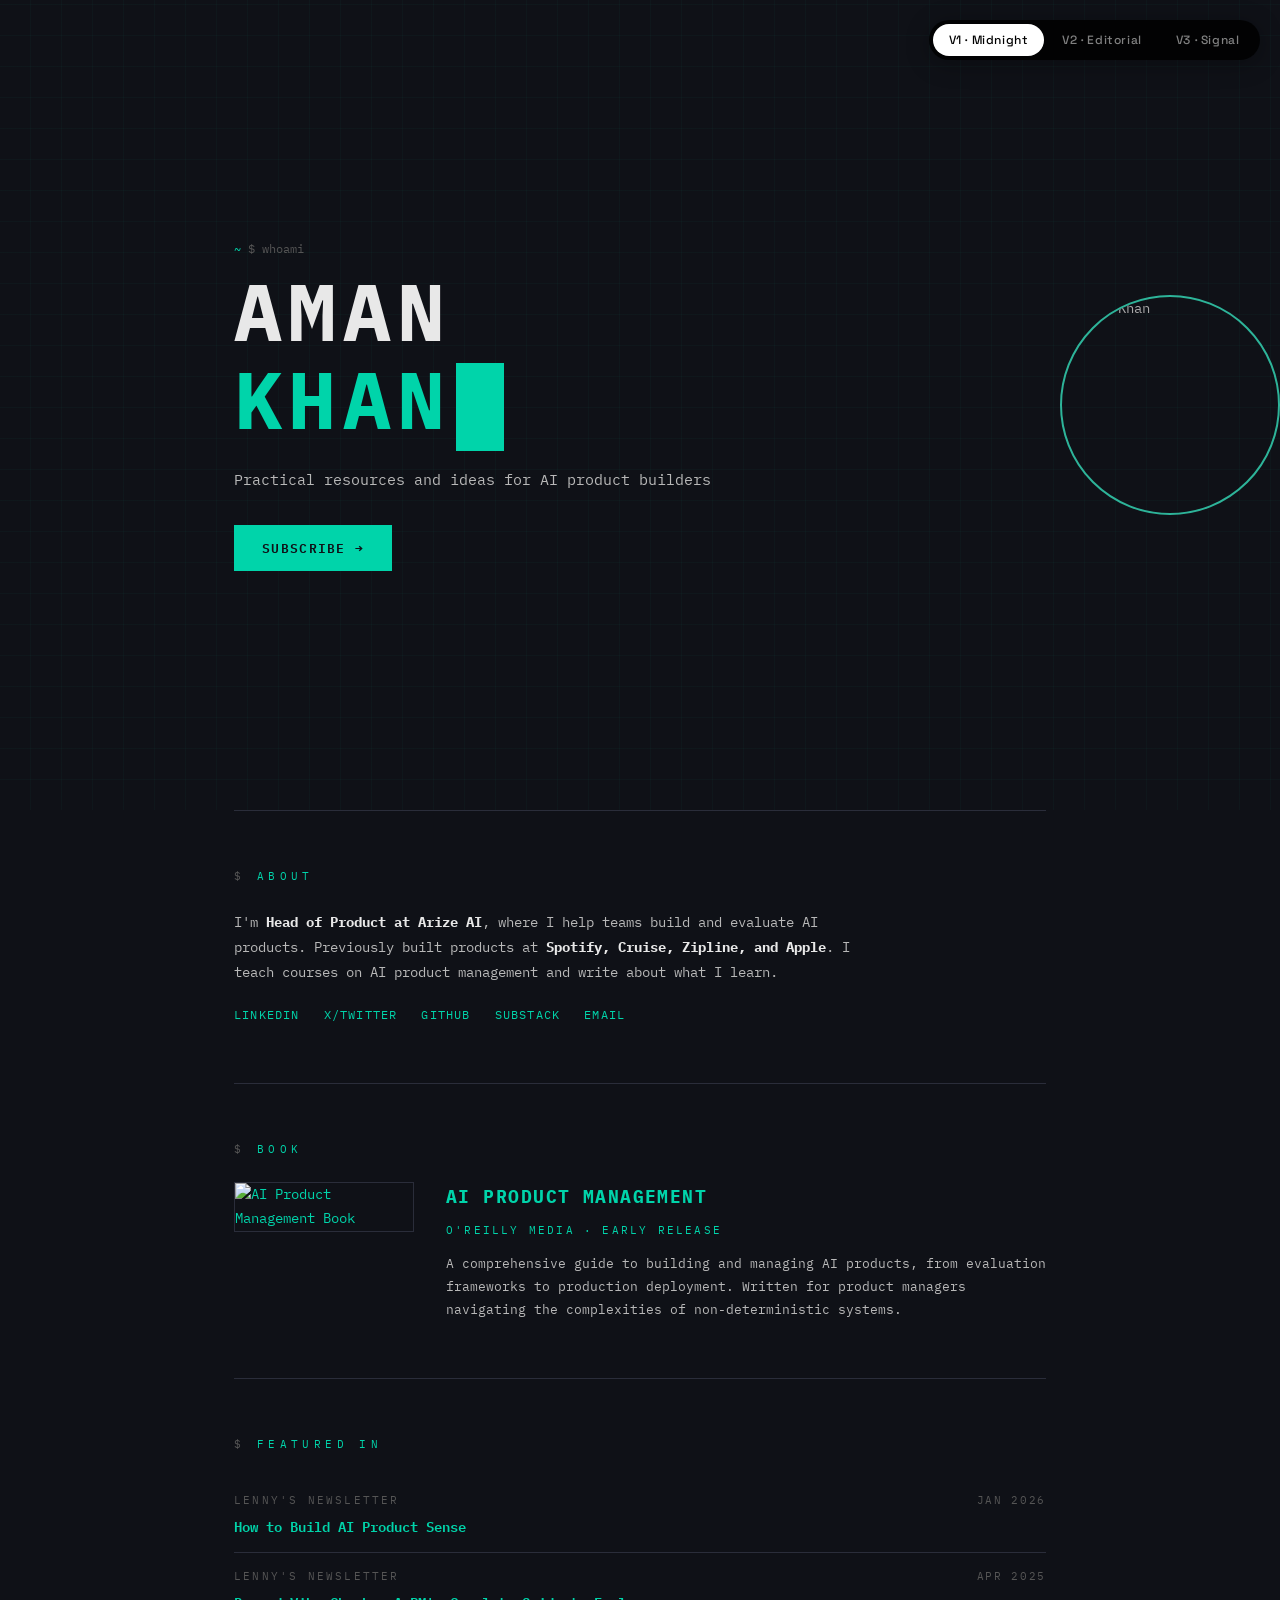
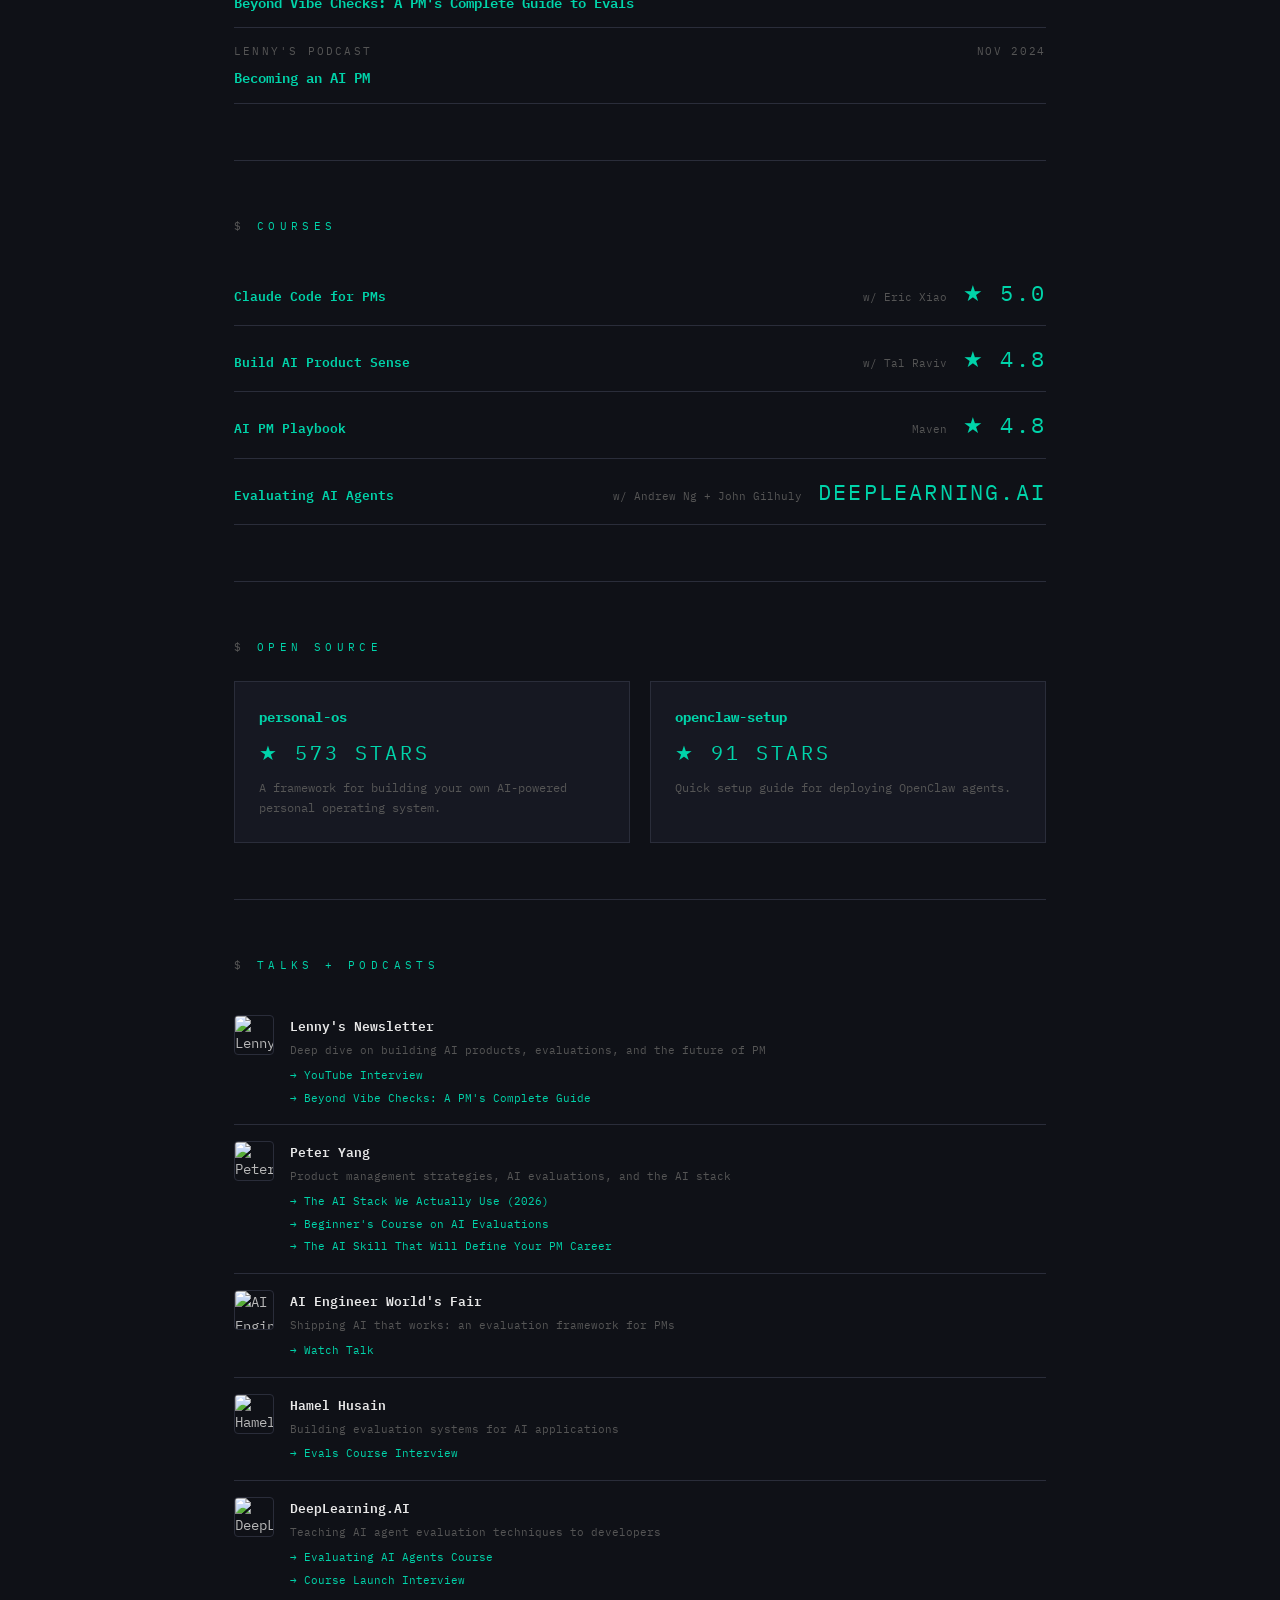
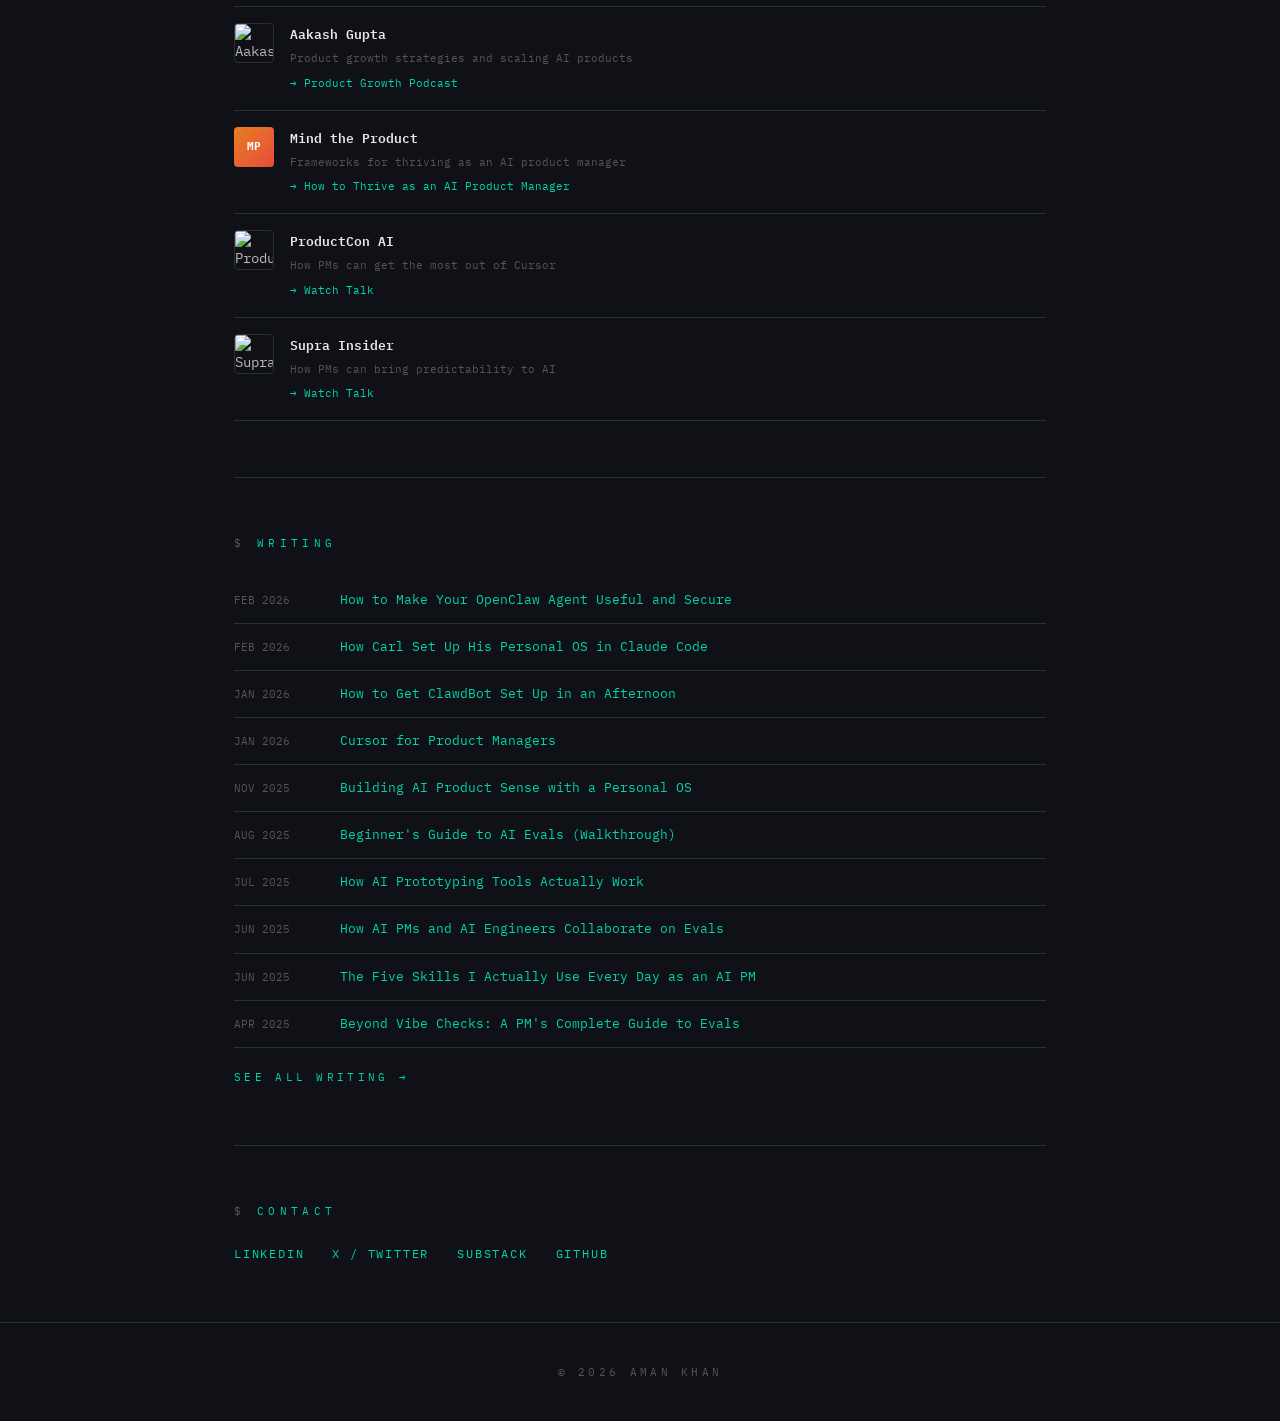
==== explorations/index.html @ 2f3ff598 "chore: refresh GitHub star counts" ====
<!DOCTYPE html>
<html lang="en">
<head>
<meta charset="UTF-8">
<meta name="viewport" content="width=device-width, initial-scale=1.0">
<title>AMAN KHAN — Visual Explorations</title>
<link rel="preconnect" href="https://fonts.googleapis.com">
<link rel="preconnect" href="https://fonts.gstatic.com" crossorigin>
<link href="https://fonts.googleapis.com/css2?family=IBM+Plex+Mono:ital,wght@0,300;0,400;0,500;0,600;0,700;1,400&family=Playfair+Display:ital,wght@0,400;0,500;0,600;0,700;0,800;0,900;1,400;1,500;1,700&family=DM+Sans:ital,wght@0,300;0,400;0,500;0,600;0,700;1,400&family=Instrument+Serif:ital@0;1&family=Space+Grotesk:wght@300;400;500;600;700&display=swap" rel="stylesheet">
<style>
/* ═══════════════════════════════════════════
   RESET & BASE
   ═══════════════════════════════════════════ */
*, *::before, *::after { margin: 0; padding: 0; box-sizing: border-box; }
html { scroll-behavior: smooth; }
body { overflow-x: hidden; }
a { text-decoration: none; color: inherit; }
img { max-width: 100%; display: block; }

/* ═══════════════════════════════════════════
   VERSION TOGGLE
   ═══════════════════════════════════════════ */
.version-toggle {
  position: fixed;
  top: 20px;
  right: 20px;
  z-index: 10000;
  display: flex;
  background: rgba(0,0,0,0.85);
  backdrop-filter: blur(12px);
  border-radius: 40px;
  padding: 4px;
  gap: 2px;
  box-shadow: 0 4px 24px rgba(0,0,0,0.3);
}
.version-toggle button {
  border: none;
  background: transparent;
  color: rgba(255,255,255,0.5);
  font-family: 'Space Grotesk', sans-serif;
  font-size: 12px;
  font-weight: 500;
  letter-spacing: 0.05em;
  padding: 8px 16px;
  border-radius: 36px;
  cursor: pointer;
  transition: all 0.3s ease;
  white-space: nowrap;
}
.version-toggle button.active {
  background: #fff;
  color: #000;
}
.version-toggle button:hover:not(.active) {
  color: rgba(255,255,255,0.85);
}

/* ═══════════════════════════════════════════
   VERSION CONTAINERS
   ═══════════════════════════════════════════ */
.version {
  display: none;
  opacity: 0;
  transition: opacity 0.4s ease;
}
.version.active {
  display: block;
  opacity: 1;
}

/* ═══════════════════════════════════════════
   V1: MIDNIGHT WORKSHOP
   ═══════════════════════════════════════════ */
.v1 {
  --bg: #0F1117;
  --bg2: #161822;
  --accent: #00D4AA;
  --text: #B8B8B8;
  --text-bright: #E8E8E8;
  --dim: #555;
  --border: #2a2d3a;
  background: var(--bg);
  color: var(--text);
  font-family: 'IBM Plex Mono', monospace;
  font-size: 14px;
  line-height: 1.7;
  min-height: 100vh;
}
.v1 a { color: var(--accent); border-bottom: 1px solid transparent; transition: border-color 0.2s; }
.v1 a:hover { border-bottom-color: var(--accent); }

.v1 .wrap { max-width: 860px; margin: 0 auto; padding: 0 24px; }

/* V1 Hero */
.v1-hero {
  min-height: 90vh;
  display: flex;
  align-items: center;
  padding: 80px 0;
  position: relative;
  overflow: hidden;
}
.v1-hero::before {
  content: '';
  position: absolute;
  top: 0; left: 0; right: 0; bottom: 0;
  background:
    repeating-linear-gradient(0deg, transparent, transparent 30px, rgba(0,212,170,0.03) 30px, rgba(0,212,170,0.03) 31px),
    repeating-linear-gradient(90deg, transparent, transparent 30px, rgba(0,212,170,0.03) 30px, rgba(0,212,170,0.03) 31px);
  pointer-events: none;
}
.v1-hero-inner { position: relative; z-index: 1; width: 100%; }
.v1-prompt { color: var(--dim); font-size: 12px; margin-bottom: 8px; }
.v1-prompt span { color: var(--accent); }
.v1-hero h1 {
  font-size: clamp(2.5rem, 7vw, 5rem);
  font-weight: 700;
  color: var(--text-bright);
  letter-spacing: 0.08em;
  line-height: 1.1;
  margin-bottom: 16px;
}
.v1-hero h1 .accent { color: var(--accent); }
.v1-cursor {
  display: inline-block;
  width: 0.6em;
  height: 1.1em;
  background: var(--accent);
  vertical-align: text-bottom;
  animation: blink 1s step-end infinite;
  margin-left: 4px;
}
@keyframes blink { 0%,100%{opacity:1} 50%{opacity:0} }
.v1-tagline {
  font-size: 15px;
  color: var(--text);
  margin-bottom: 32px;
  max-width: 520px;
}
.v1-cta {
  display: inline-block;
  background: var(--accent);
  color: var(--bg) !important;
  padding: 12px 28px;
  font-family: 'IBM Plex Mono', monospace;
  font-size: 13px;
  font-weight: 600;
  letter-spacing: 0.1em;
  border: none !important;
  transition: opacity 0.2s;
}
.v1-cta:hover { opacity: 0.85; border: none !important; }

.v1-hero-photo {
  position: absolute;
  right: 0;
  top: 50%;
  transform: translateY(-50%);
  width: 220px;
  height: 220px;
  border-radius: 50%;
  object-fit: cover;
  border: 2px solid var(--accent);
  opacity: 0.9;
  filter: grayscale(30%);
}

/* V1 Sections */
.v1 section { padding: 56px 0; border-top: 1px solid var(--border); }
.v1 .sec-label {
  font-size: 11px;
  letter-spacing: 0.4em;
  color: var(--accent);
  margin-bottom: 24px;
  text-transform: uppercase;
}
.v1 .sec-label::before { content: '$ '; color: var(--dim); }

/* V1 About */
.v1-about-text {
  font-size: 14px;
  line-height: 1.8;
  color: var(--text);
  max-width: 640px;
}
.v1-about-text strong { color: var(--text-bright); }

.v1-social-row {
  display: flex;
  gap: 24px;
  margin-top: 20px;
  font-size: 12px;
  letter-spacing: 0.1em;
}

/* V1 Book */
.v1-book-grid {
  display: grid;
  grid-template-columns: 180px 1fr;
  gap: 32px;
  align-items: start;
}
.v1-book-cover {
  border: 1px solid var(--border);
  width: 100%;
}
.v1-book-info h3 {
  font-size: 18px;
  color: var(--text-bright);
  letter-spacing: 0.08em;
  margin-bottom: 8px;
}
.v1-book-pub {
  font-size: 11px;
  color: var(--accent);
  letter-spacing: 0.2em;
  margin-bottom: 12px;
  text-transform: uppercase;
}
.v1-book-desc { color: var(--text); font-size: 13px; line-height: 1.8; }

/* V1 Featured */
.v1-featured-item {
  padding: 14px 0;
  border-bottom: 1px solid var(--border);
  display: grid;
  grid-template-columns: 1fr auto;
  gap: 16px;
  align-items: baseline;
}
.v1-featured-item:first-of-type { border-top: 1px solid var(--border); }
.v1-feat-source { font-size: 11px; color: var(--dim); letter-spacing: 0.2em; text-transform: uppercase; }
.v1-feat-title { font-size: 14px; color: var(--text-bright); font-weight: 600; margin-top: 4px; }
.v1-feat-date { font-size: 11px; color: var(--dim); letter-spacing: 0.15em; }

/* V1 Courses */
.v1-course-row {
  display: grid;
  grid-template-columns: 1fr auto auto;
  gap: 16px;
  padding: 14px 0;
  border-bottom: 1px solid var(--border);
  align-items: baseline;
}
.v1-course-row:first-of-type { border-top: 1px solid var(--border); }
.v1-course-name { font-weight: 600; font-size: 13px; color: var(--text-bright); }
.v1-course-collab { font-size: 11px; color: var(--dim); }
.v1-course-rating { font-size: 22px; color: var(--accent); letter-spacing: 0.1em; }

/* V1 OSS */
.v1-oss-grid {
  display: grid;
  grid-template-columns: 1fr 1fr;
  gap: 20px;
}
.v1-oss-card {
  border: 1px solid var(--border);
  padding: 24px;
  background: var(--bg2);
  transition: border-color 0.3s;
}
.v1-oss-card:hover { border-color: var(--accent); }
.v1-oss-card h3 { font-size: 14px; color: var(--text-bright); margin-bottom: 6px; }
.v1-oss-stars { font-size: 20px; color: var(--accent); letter-spacing: 0.15em; }
.v1-oss-desc { font-size: 12px; color: var(--dim); margin-top: 8px; }

/* V1 Talks */
.v1-talk-item {
  padding: 16px 0;
  border-bottom: 1px solid var(--border);
  display: flex;
  gap: 16px;
  align-items: flex-start;
}
.v1-talk-item:first-of-type { border-top: 1px solid var(--border); }
.v1-talk-avatar {
  width: 40px; height: 40px;
  border-radius: 4px;
  object-fit: cover;
  flex-shrink: 0;
  border: 1px solid var(--border);
}
.v1-talk-avatar-placeholder {
  width: 40px; height: 40px;
  border-radius: 4px;
  flex-shrink: 0;
  display: flex; align-items: center; justify-content: center;
  font-size: 11px; font-weight: 700;
  color: #fff;
  background: linear-gradient(135deg, #e67e22, #e74c3c);
}
.v1-talk-body { flex: 1; min-width: 0; }
.v1-talk-show { font-size: 13px; font-weight: 600; color: var(--text-bright); margin-bottom: 4px; }
.v1-talk-desc { font-size: 11px; color: var(--dim); margin-bottom: 6px; }
.v1-talk-links { display: flex; flex-direction: column; gap: 3px; font-size: 11px; }
.v1-talk-links a::before { content: '→ '; color: var(--accent); }

/* V1 Writing */
.v1-writing-item {
  display: grid;
  grid-template-columns: 90px 1fr;
  gap: 16px;
  padding: 12px 0;
  border-bottom: 1px solid var(--border);
  align-items: baseline;
}
.v1-writing-item:first-of-type { border-top: 1px solid var(--border); }
.v1-writing-date { font-size: 11px; color: var(--dim); }
.v1-writing-title { font-size: 13px; color: var(--text-bright); }
.v1-writing-title:hover { color: var(--accent); }

.v1 .see-more {
  display: inline-block;
  margin-top: 20px;
  font-size: 11px;
  letter-spacing: 0.3em;
  color: var(--accent);
}

/* V1 Contact */
.v1-contact-links {
  display: flex;
  gap: 28px;
  font-size: 12px;
  letter-spacing: 0.15em;
  text-transform: uppercase;
}

.v1 footer {
  padding: 40px 0;
  border-top: 1px solid var(--border);
  text-align: center;
  font-size: 11px;
  color: var(--dim);
  letter-spacing: 0.3em;
}

/* ═══════════════════════════════════════════
   V2: THE EDITORIAL
   ═══════════════════════════════════════════ */
.v2 {
  --bg: #FAF7F2;
  --accent: #722F37;
  --accent-light: #8B3A44;
  --text: #2D2D2D;
  --text-light: #666;
  --border: #D4CFC7;
  background: var(--bg);
  color: var(--text);
  font-family: 'DM Sans', sans-serif;
  font-size: 16px;
  line-height: 1.7;
  min-height: 100vh;
}
.v2 a { color: var(--accent); transition: opacity 0.2s; }
.v2 a:hover { opacity: 0.7; }

.v2 .wrap { max-width: 980px; margin: 0 auto; padding: 0 32px; }
.v2 .wrap-narrow { max-width: 720px; margin: 0 auto; padding: 0 32px; }

/* V2 Hero */
.v2-hero {
  min-height: 85vh;
  display: grid;
  grid-template-columns: 1fr 1fr;
  align-items: center;
  gap: 60px;
  padding: 100px 0 80px;
}
.v2-hero-text {}
.v2-hero-kicker {
  font-size: 12px;
  letter-spacing: 0.3em;
  text-transform: uppercase;
  color: var(--accent);
  margin-bottom: 20px;
  font-weight: 500;
}
.v2-hero h1 {
  font-family: 'Playfair Display', serif;
  font-size: clamp(3rem, 6vw, 4.5rem);
  font-weight: 800;
  line-height: 1.08;
  color: var(--text);
  margin-bottom: 24px;
  letter-spacing: -0.02em;
}
.v2-hero h1 em {
  font-style: italic;
  font-weight: 500;
  color: var(--accent);
}
.v2-hero-sub {
  font-size: 18px;
  color: var(--text-light);
  line-height: 1.6;
  max-width: 400px;
  margin-bottom: 32px;
}
.v2-hero-cta {
  display: inline-block;
  background: var(--accent);
  color: #fff !important;
  padding: 14px 36px;
  font-family: 'DM Sans', sans-serif;
  font-size: 14px;
  font-weight: 600;
  letter-spacing: 0.08em;
  text-transform: uppercase;
  border-radius: 2px;
  transition: background 0.2s;
}
.v2-hero-cta:hover { background: var(--accent-light); opacity: 1; }
.v2-hero-right {
  position: relative;
  display: flex;
  justify-content: center;
}
.v2-hero-photo {
  width: 340px;
  height: 420px;
  object-fit: cover;
  border-radius: 2px;
  filter: sepia(10%) contrast(1.05);
}
.v2-hero-photo-accent {
  position: absolute;
  bottom: -16px;
  right: -16px;
  width: 340px;
  height: 420px;
  border: 2px solid var(--accent);
  border-radius: 2px;
  z-index: -1;
}

/* V2 Social strip */
.v2-social-strip {
  display: flex;
  justify-content: center;
  gap: 32px;
  padding: 16px 0 0;
  font-size: 12px;
  letter-spacing: 0.2em;
  text-transform: uppercase;
  border-top: 1px solid var(--border);
}

/* V2 Sections */
.v2 section { padding: 64px 0; }
.v2 .sec-rule { border: none; border-top: 1px solid var(--border); margin-bottom: 48px; }
.v2 .sec-label-ed {
  font-family: 'Playfair Display', serif;
  font-size: 32px;
  font-weight: 700;
  color: var(--text);
  margin-bottom: 32px;
  letter-spacing: -0.01em;
}
.v2 .sec-sub-ed {
  font-size: 12px;
  letter-spacing: 0.25em;
  text-transform: uppercase;
  color: var(--accent);
  margin-bottom: 8px;
  font-weight: 500;
}

/* V2 About */
.v2-about {
  font-size: 20px;
  line-height: 1.8;
  color: var(--text);
  max-width: 620px;
}
.v2-about::first-letter {
  font-family: 'Playfair Display', serif;
  font-size: 64px;
  float: left;
  line-height: 0.85;
  margin-right: 8px;
  margin-top: 4px;
  color: var(--accent);
  font-weight: 700;
}
.v2-about strong { font-weight: 600; }

/* V2 Book */
.v2-book-grid {
  display: grid;
  grid-template-columns: 220px 1fr;
  gap: 48px;
  align-items: start;
}
.v2-book-cover {
  width: 100%;
  border: 1px solid var(--border);
  box-shadow: 8px 8px 0 var(--accent);
}
.v2-book-info h3 {
  font-family: 'Playfair Display', serif;
  font-size: 28px;
  font-weight: 700;
  margin-bottom: 8px;
  letter-spacing: -0.01em;
}
.v2-book-pub {
  font-size: 12px;
  letter-spacing: 0.2em;
  text-transform: uppercase;
  color: var(--accent);
  margin-bottom: 16px;
  font-weight: 500;
}
.v2-book-desc {
  font-size: 16px;
  line-height: 1.8;
  color: var(--text-light);
}

/* V2 Pull quote */
.v2-pullquote {
  font-family: 'Playfair Display', serif;
  font-size: 28px;
  font-style: italic;
  line-height: 1.4;
  color: var(--accent);
  border-left: 3px solid var(--accent);
  padding-left: 24px;
  margin: 48px 0;
  max-width: 580px;
}

/* V2 Featured */
.v2-featured-item {
  padding: 20px 0;
  border-bottom: 1px solid var(--border);
  display: grid;
  grid-template-columns: 1fr auto;
  gap: 16px;
  align-items: baseline;
}
.v2-featured-item:first-of-type { border-top: 1px solid var(--border); }
.v2-feat-source {
  font-size: 11px;
  letter-spacing: 0.2em;
  text-transform: uppercase;
  color: var(--accent);
  font-weight: 500;
}
.v2-feat-title {
  font-family: 'Playfair Display', serif;
  font-size: 20px;
  font-weight: 600;
  margin-top: 4px;
  color: var(--text);
}
.v2-feat-date { font-size: 13px; color: var(--text-light); }

/* V2 Courses */
.v2-course-row {
  display: grid;
  grid-template-columns: 1fr auto auto;
  gap: 20px;
  padding: 18px 0;
  border-bottom: 1px solid var(--border);
  align-items: baseline;
}
.v2-course-row:first-of-type { border-top: 1px solid var(--border); }
.v2-course-name {
  font-family: 'Playfair Display', serif;
  font-weight: 600;
  font-size: 18px;
}
.v2-course-collab { font-size: 13px; color: var(--text-light); }
.v2-course-rating { font-size: 22px; color: var(--accent); font-weight: 600; }

/* V2 OSS */
.v2-oss-grid {
  display: grid;
  grid-template-columns: 1fr 1fr;
  gap: 24px;
}
.v2-oss-card {
  border: 1px solid var(--border);
  padding: 28px;
  background: #fff;
  transition: box-shadow 0.3s;
}
.v2-oss-card:hover { box-shadow: 4px 4px 0 var(--accent); }
.v2-oss-card h3 {
  font-family: 'Playfair Display', serif;
  font-size: 18px;
  font-weight: 600;
  margin-bottom: 6px;
}
.v2-oss-stars { font-size: 20px; color: var(--accent); letter-spacing: 0.15em; font-weight: 500; }
.v2-oss-desc { font-size: 14px; color: var(--text-light); margin-top: 10px; line-height: 1.6; }

/* V2 Talks */
.v2-talk-item {
  padding: 20px 0;
  border-bottom: 1px solid var(--border);
  display: flex;
  gap: 16px;
  align-items: flex-start;
}
.v2-talk-item:first-of-type { border-top: 1px solid var(--border); }
.v2-talk-avatar {
  width: 48px; height: 48px;
  border-radius: 50%;
  object-fit: cover;
  flex-shrink: 0;
  border: 2px solid var(--border);
}
.v2-talk-avatar-placeholder {
  width: 48px; height: 48px;
  border-radius: 50%;
  flex-shrink: 0;
  display: flex; align-items: center; justify-content: center;
  font-size: 12px; font-weight: 700;
  color: #fff;
  background: var(--accent);
}
.v2-talk-body { flex: 1; min-width: 0; }
.v2-talk-show {
  font-family: 'Playfair Display', serif;
  font-size: 16px;
  font-weight: 600;
  margin-bottom: 4px;
}
.v2-talk-desc { font-size: 14px; color: var(--text-light); margin-bottom: 8px; }
.v2-talk-links { display: flex; flex-direction: column; gap: 4px; font-size: 13px; }

/* V2 Writing */
.v2-writing-item {
  display: grid;
  grid-template-columns: 90px 1fr;
  gap: 20px;
  padding: 16px 0;
  border-bottom: 1px solid var(--border);
  align-items: baseline;
}
.v2-writing-item:first-of-type { border-top: 1px solid var(--border); }
.v2-writing-date { font-size: 13px; color: var(--text-light); }
.v2-writing-title {
  font-family: 'Playfair Display', serif;
  font-size: 17px;
  font-weight: 500;
}

.v2 .see-more {
  display: inline-block;
  margin-top: 24px;
  font-size: 12px;
  letter-spacing: 0.25em;
  text-transform: uppercase;
  font-weight: 500;
}

/* V2 Contact */
.v2-contact-links {
  display: flex;
  gap: 32px;
  font-size: 13px;
  letter-spacing: 0.15em;
  text-transform: uppercase;
  font-weight: 500;
}

.v2 footer {
  padding: 48px 0;
  border-top: 1px solid var(--border);
  text-align: center;
  font-size: 12px;
  color: var(--text-light);
  letter-spacing: 0.2em;
  text-transform: uppercase;
}

/* ═══════════════════════════════════════════
   V3: SIGNAL
   ═══════════════════════════════════════════ */
.v3 {
  --bg: #0D0D0D;
  --bg2: #1A1B3A;
  --accent: #FF6B35;
  --accent-glow: rgba(255,107,53,0.15);
  --text: #ccc;
  --text-bright: #F5F5F5;
  --dim: #666;
  --border: #2a2a3e;
  background: var(--bg);
  color: var(--text);
  font-family: 'Space Grotesk', sans-serif;
  font-size: 15px;
  line-height: 1.7;
  min-height: 100vh;
}
.v3 a { color: var(--accent); transition: opacity 0.2s; }
.v3 a:hover { opacity: 0.8; }

.v3 .wrap { max-width: 1080px; margin: 0 auto; padding: 0 32px; }

/* V3 Hero */
.v3-hero {
  min-height: 100vh;
  display: flex;
  align-items: center;
  padding: 100px 0 80px;
  position: relative;
  overflow: hidden;
}
.v3-hero::before {
  content: '';
  position: absolute;
  top: -200px;
  right: -200px;
  width: 600px;
  height: 600px;
  background: radial-gradient(circle, var(--accent-glow) 0%, transparent 70%);
  pointer-events: none;
}
.v3-hero-grid {
  display: grid;
  grid-template-columns: 1fr auto;
  gap: 60px;
  align-items: center;
  width: 100%;
}
.v3-hero h1 {
  font-family: 'Instrument Serif', serif;
  font-size: clamp(3.5rem, 8vw, 6rem);
  font-weight: 400;
  line-height: 1.05;
  color: var(--text-bright);
  margin-bottom: 20px;
}
.v3-hero h1 .coral { color: var(--accent); }
.v3-hero-sub {
  font-size: 18px;
  color: var(--text);
  line-height: 1.6;
  margin-bottom: 36px;
  max-width: 480px;
}
.v3-hero-cta {
  display: inline-block;
  background: var(--accent);
  color: #fff !important;
  padding: 14px 36px;
  font-family: 'Space Grotesk', sans-serif;
  font-size: 14px;
  font-weight: 600;
  letter-spacing: 0.06em;
  border-radius: 8px;
  transition: transform 0.2s, box-shadow 0.2s;
  box-shadow: 0 4px 20px rgba(255,107,53,0.3);
}
.v3-hero-cta:hover { transform: translateY(-2px); box-shadow: 0 8px 30px rgba(255,107,53,0.4); opacity: 1; }
.v3-hero-photo {
  width: 280px;
  height: 280px;
  border-radius: 20px;
  object-fit: cover;
  border: 3px solid var(--accent);
  box-shadow: 0 0 40px rgba(255,107,53,0.2);
}

/* V3 Sections */
.v3 section { padding: 72px 0; }
.v3 .sec-divider {
  border: none;
  border-top: 1px solid var(--border);
  margin-bottom: 48px;
}
.v3 .sec-label-sig {
  font-family: 'Instrument Serif', serif;
  font-size: 36px;
  color: var(--text-bright);
  margin-bottom: 32px;
}
.v3 .sec-label-sig .dot { color: var(--accent); }

/* V3 About */
.v3-about-text {
  font-size: 17px;
  line-height: 1.8;
  max-width: 640px;
  color: var(--text);
}
.v3-about-text strong { color: var(--text-bright); }
.v3-social-row {
  display: flex;
  gap: 20px;
  margin-top: 24px;
}
.v3-social-pill {
  display: inline-block;
  padding: 8px 20px;
  background: var(--bg2);
  border: 1px solid var(--border);
  border-radius: 24px;
  font-size: 12px;
  font-weight: 500;
  letter-spacing: 0.06em;
  color: var(--text);
  transition: border-color 0.3s, color 0.3s;
}
.v3-social-pill:hover { border-color: var(--accent); color: var(--accent); opacity: 1; }

/* V3 Book */
.v3-book-card {
  background: var(--bg2);
  border: 1px solid var(--border);
  border-radius: 16px;
  padding: 40px;
  display: grid;
  grid-template-columns: 180px 1fr;
  gap: 40px;
  align-items: start;
  transition: border-color 0.3s;
}
.v3-book-card:hover { border-color: var(--accent); }
.v3-book-cover { width: 100%; border-radius: 8px; }
.v3-book-info h3 {
  font-family: 'Instrument Serif', serif;
  font-size: 28px;
  color: var(--text-bright);
  margin-bottom: 8px;
}
.v3-book-pub {
  font-size: 12px;
  color: var(--accent);
  letter-spacing: 0.15em;
  text-transform: uppercase;
  font-weight: 500;
  margin-bottom: 16px;
}
.v3-book-desc { font-size: 15px; line-height: 1.8; color: var(--text); }

/* V3 Featured */
.v3-featured-grid {
  display: grid;
  grid-template-columns: 1fr 1fr 1fr;
  gap: 20px;
}
.v3-featured-card {
  background: var(--bg2);
  border: 1px solid var(--border);
  border-radius: 12px;
  padding: 28px;
  transition: border-color 0.3s, transform 0.2s;
}
.v3-featured-card:hover { border-color: var(--accent); transform: translateY(-4px); }
.v3-feat-source {
  font-size: 11px;
  color: var(--accent);
  letter-spacing: 0.15em;
  text-transform: uppercase;
  font-weight: 500;
  margin-bottom: 8px;
}
.v3-feat-title {
  font-family: 'Instrument Serif', serif;
  font-size: 18px;
  color: var(--text-bright);
  line-height: 1.3;
  margin-bottom: 12px;
}
.v3-feat-date { font-size: 12px; color: var(--dim); }

/* V3 Courses */
.v3-courses-grid {
  display: grid;
  grid-template-columns: 1fr 1fr;
  gap: 16px;
}
.v3-course-card {
  background: var(--bg2);
  border: 1px solid var(--border);
  border-radius: 12px;
  padding: 24px;
  display: flex;
  justify-content: space-between;
  align-items: center;
  transition: border-color 0.3s;
}
.v3-course-card:hover { border-color: var(--accent); }
.v3-course-name {
  font-family: 'Instrument Serif', serif;
  font-size: 18px;
  color: var(--text-bright);
  margin-bottom: 4px;
}
.v3-course-collab { font-size: 12px; color: var(--dim); }
.v3-course-rating {
  background: var(--accent);
  color: #fff;
  padding: 6px 14px;
  border-radius: 20px;
  font-size: 22px;
  font-weight: 600;
  flex-shrink: 0;
}

/* V3 OSS */
.v3-oss-grid {
  display: grid;
  grid-template-columns: 1fr 1fr;
  gap: 16px;
}
.v3-oss-card {
  background: var(--bg2);
  border: 1px solid var(--border);
  border-radius: 12px;
  padding: 28px;
  transition: border-color 0.3s, transform 0.2s;
}
.v3-oss-card:hover { border-color: var(--accent); transform: translateY(-2px); }
.v3-oss-card h3 { font-size: 16px; color: var(--text-bright); font-weight: 600; margin-bottom: 6px; }
.v3-oss-stars { font-size: 20px; color: var(--accent); font-weight: 500; }
.v3-oss-desc { font-size: 13px; color: var(--dim); margin-top: 10px; line-height: 1.6; }

/* V3 Talks */
.v3-talk-item {
  padding: 18px 0;
  border-bottom: 1px solid var(--border);
  display: flex;
  gap: 16px;
  align-items: flex-start;
}
.v3-talk-item:first-of-type { border-top: 1px solid var(--border); }
.v3-talk-avatar {
  width: 44px; height: 44px;
  border-radius: 10px;
  object-fit: cover;
  flex-shrink: 0;
  border: 1px solid var(--border);
}
.v3-talk-avatar-placeholder {
  width: 44px; height: 44px;
  border-radius: 10px;
  flex-shrink: 0;
  display: flex; align-items: center; justify-content: center;
  font-size: 12px; font-weight: 700;
  color: #fff;
  background: var(--accent);
}
.v3-talk-body { flex: 1; min-width: 0; }
.v3-talk-show { font-size: 15px; font-weight: 600; color: var(--text-bright); margin-bottom: 4px; }
.v3-talk-desc { font-size: 13px; color: var(--dim); margin-bottom: 6px; }
.v3-talk-links { display: flex; flex-direction: column; gap: 3px; font-size: 13px; }

/* V3 Writing */
.v3-writing-item {
  display: grid;
  grid-template-columns: 90px 1fr;
  gap: 16px;
  padding: 14px 0;
  border-bottom: 1px solid var(--border);
  align-items: baseline;
}
.v3-writing-item:first-of-type { border-top: 1px solid var(--border); }
.v3-writing-date { font-size: 12px; color: var(--dim); }
.v3-writing-title { font-size: 15px; color: var(--text-bright); font-weight: 500; }

.v3 .see-more {
  display: inline-block;
  margin-top: 20px;
  font-size: 13px;
  font-weight: 500;
  letter-spacing: 0.05em;
}

/* V3 Contact */
.v3-contact-links {
  display: flex;
  gap: 16px;
  flex-wrap: wrap;
}
.v3-contact-pill {
  display: inline-block;
  padding: 10px 24px;
  background: var(--bg2);
  border: 1px solid var(--border);
  border-radius: 24px;
  font-size: 13px;
  font-weight: 500;
  color: var(--text);
  transition: border-color 0.3s, color 0.3s;
}
.v3-contact-pill:hover { border-color: var(--accent); color: var(--accent); opacity: 1; }

.v3 footer {
  padding: 48px 0;
  border-top: 1px solid var(--border);
  text-align: center;
  font-size: 12px;
  color: var(--dim);
  letter-spacing: 0.1em;
}

/* ═══════════════════════════════════════════
   RESPONSIVE
   ═══════════════════════════════════════════ */
@media (max-width: 768px) {
  .version-toggle {
    top: auto;
    bottom: 16px;
    right: 50%;
    transform: translateX(50%);
  }
  /* V1 */
  .v1-hero-photo { display: none; }
  .v1-book-grid { grid-template-columns: 1fr; }
  .v1-book-grid img { max-width: 160px; }
  .v1-oss-grid { grid-template-columns: 1fr; }
  .v1-course-row { grid-template-columns: 1fr auto; }
  .v1-course-collab { display: none; }

  /* V2 */
  .v2-hero { grid-template-columns: 1fr; min-height: auto; padding: 80px 0 40px; }
  .v2-hero-right { justify-content: flex-start; }
  .v2-hero-photo { width: 200px; height: 260px; }
  .v2-hero-photo-accent { width: 200px; height: 260px; }
  .v2-book-grid { grid-template-columns: 1fr; }
  .v2-book-cover { max-width: 180px; }
  .v2-oss-grid { grid-template-columns: 1fr; }
  .v2-course-row { grid-template-columns: 1fr auto; }
  .v2-course-collab { display: none; }
  .v2-about::first-letter { font-size: 48px; }

  /* V3 */
  .v3-hero-grid { grid-template-columns: 1fr; }
  .v3-hero-photo { width: 200px; height: 200px; margin-bottom: 20px; order: -1; }
  .v3-featured-grid { grid-template-columns: 1fr; }
  .v3-courses-grid { grid-template-columns: 1fr; }
  .v3-book-card { grid-template-columns: 1fr; }
  .v3-book-cover { max-width: 160px; }
  .v3-oss-grid { grid-template-columns: 1fr; }
  .v3-social-row { flex-wrap: wrap; }
}
</style>
</head>
<body>

<!-- VERSION TOGGLE -->
<div class="version-toggle" id="versionToggle">
  <button onclick="switchVersion('v1')" id="btn-v1">V1 · Midnight</button>
  <button onclick="switchVersion('v2')" id="btn-v2">V2 · Editorial</button>
  <button onclick="switchVersion('v3')" id="btn-v3">V3 · Signal</button>
</div>

<!-- ═══════════════════════════════════════════
     V1: MIDNIGHT WORKSHOP
     ═══════════════════════════════════════════ -->
<div class="version v1" id="version-v1">

  <div class="v1-hero">
    <div class="wrap v1-hero-inner">
      <div class="v1-prompt"><span>~</span> $ whoami</div>
      <h1>AMAN<br><span class="accent">KHAN</span><span class="v1-cursor"></span></h1>
      <p class="v1-tagline">Practical resources and ideas for AI product builders</p>
      <a href="https://aiproductplaybook.com" class="v1-cta">SUBSCRIBE →</a>
    </div>
    <img src="https://amank.ai/headshot.jpg" alt="Aman Khan" class="v1-hero-photo">
  </div>

  <div class="wrap">

    <section>
      <div class="sec-label">ABOUT</div>
      <p class="v1-about-text">I'm <strong>Head of Product at Arize AI</strong>, where I help teams build and evaluate AI products. Previously built products at <strong>Spotify, Cruise, Zipline, and Apple</strong>. I teach courses on AI product management and write about what I learn.</p>
      <div class="v1-social-row">
        <a href="https://linkedin.com/in/amanberkeley">LINKEDIN</a>
        <a href="https://x.com/amankhan">X/TWITTER</a>
        <a href="https://github.com/amanaiproduct">GITHUB</a>
        <a href="https://amankhan1.substack.com">SUBSTACK</a>
        <a href="mailto:aman@aiproductplaybook.com">EMAIL</a>
      </div>
    </section>

    <section id="v1-book">
      <div class="sec-label">BOOK</div>
      <div class="v1-book-grid">
        <a href="https://learning.oreilly.com/library/view/ai-product-management/0642572251048/"><img src="https://raw.githubusercontent.com/amanaiproduct/amanaiproduct/main/ai-product-management-book.jpg" alt="AI Product Management Book" class="v1-book-cover" /></a>
        <div class="v1-book-info">
          <h3><a href="https://learning.oreilly.com/library/view/ai-product-management/0642572251048/">AI PRODUCT MANAGEMENT</a></h3>
          <div class="v1-book-pub">O'REILLY MEDIA · EARLY RELEASE</div>
          <p class="v1-book-desc">A comprehensive guide to building and managing AI products, from evaluation frameworks to production deployment. Written for product managers navigating the complexities of non-deterministic systems.</p>
        </div>
      </div>
    </section>

    <section>
      <div class="sec-label">FEATURED IN</div>
      <div class="v1-featured-item">
        <div>
          <div class="v1-feat-source">LENNY'S NEWSLETTER</div>
          <div class="v1-feat-title"><a href="https://www.lennysnewsletter.com/p/how-to-build-ai-product-sense">How to Build AI Product Sense</a></div>
        </div>
        <div class="v1-feat-date">JAN 2026</div>
      </div>
      <div class="v1-featured-item">
        <div>
          <div class="v1-feat-source">LENNY'S NEWSLETTER</div>
          <div class="v1-feat-title"><a href="https://amankhan1.substack.com/p/beyond-vibe-checks-a-pms-complete">Beyond Vibe Checks: A PM's Complete Guide to Evals</a></div>
        </div>
        <div class="v1-feat-date">APR 2025</div>
      </div>
      <div class="v1-featured-item">
        <div>
          <div class="v1-feat-source">LENNY'S PODCAST</div>
          <div class="v1-feat-title"><a href="https://www.youtube.com/watch?v=E_rNotqs--I">Becoming an AI PM</a></div>
        </div>
        <div class="v1-feat-date">NOV 2024</div>
      </div>
    </section>

    <section>
      <div class="sec-label">COURSES</div>
      <div class="v1-course-row">
        <div class="v1-course-name"><a href="https://maven.com/aman-khan/claude-code-for-product-managers">Claude Code for PMs</a></div>
        <div class="v1-course-collab">w/ Eric Xiao</div>
        <div class="v1-course-rating">★ 5.0</div>
      </div>
      <div class="v1-course-row">
        <div class="v1-course-name"><a href="https://maven.com/aman-khan/build-ai-product-sense">Build AI Product Sense</a></div>
        <div class="v1-course-collab">w/ Tal Raviv</div>
        <div class="v1-course-rating">★ 4.8</div>
      </div>
      <div class="v1-course-row">
        <div class="v1-course-name"><a href="https://maven.com/aman-khan/thriving-as-an-ai-pm">AI PM Playbook</a></div>
        <div class="v1-course-collab">Maven</div>
        <div class="v1-course-rating">★ 4.8</div>
      </div>
      <div class="v1-course-row">
        <div class="v1-course-name"><a href="https://learn.deeplearning.ai/courses/evaluating-ai-agents/">Evaluating AI Agents</a></div>
        <div class="v1-course-collab">w/ Andrew Ng + John Gilhuly</div>
        <div class="v1-course-rating">DEEPLEARNING.AI</div>
      </div>
    </section>

    <section>
      <div class="sec-label">OPEN SOURCE</div>
      <div class="v1-oss-grid">
        <div class="v1-oss-card">
          <h3><a href="https://github.com/amanaiproduct/personal-os">personal-os</a></h3>
          <div class="v1-oss-stars">★ 573 STARS</div>
          <p class="v1-oss-desc">A framework for building your own AI-powered personal operating system.</p>
        </div>
        <div class="v1-oss-card">
          <h3><a href="https://github.com/amanaiproduct/openclaw-setup">openclaw-setup</a></h3>
          <div class="v1-oss-stars">★ 91 STARS</div>
          <p class="v1-oss-desc">Quick setup guide for deploying OpenClaw agents.</p>
        </div>
      </div>
    </section>

    <section>
      <div class="sec-label">TALKS + PODCASTS</div>
      <div class="v1-talk-item">
        <img class="v1-talk-avatar" src="https://substackcdn.com/image/fetch/w_80,h_80,c_fill,f_webp,q_auto:good,fl_progressive:steep,g_auto/https%3A%2F%2Fsubstack-post-media.s3.amazonaws.com%2Fpublic%2Fimages%2F441213db-4824-4e48-9d28-a3a18952cbfc_592x592.png" alt="Lenny's Newsletter" />
        <div class="v1-talk-body">
          <div class="v1-talk-show">Lenny's Newsletter</div>
          <div class="v1-talk-desc">Deep dive on building AI products, evaluations, and the future of PM</div>
          <div class="v1-talk-links">
            <a href="https://www.youtube.com/watch?v=E_rNotqs--I">YouTube Interview</a>
            <a href="https://www.lennysnewsletter.com/p/beyond-vibe-checks-a-pms-complete">Beyond Vibe Checks: A PM's Complete Guide</a>
          </div>
        </div>
      </div>
      <div class="v1-talk-item">
        <img class="v1-talk-avatar" src="https://substackcdn.com/image/fetch/f_auto,q_auto:good,fl_progressive:steep/https%3A%2F%2Fsubstack-post-media.s3.amazonaws.com%2Fpublic%2Fimages%2Fd2dbd75e-1c5a-48ab-94ef-b24caea63cdf_1024x1024.png" alt="Peter Yang" />
        <div class="v1-talk-body">
          <div class="v1-talk-show">Peter Yang</div>
          <div class="v1-talk-desc">Product management strategies, AI evaluations, and the AI stack</div>
          <div class="v1-talk-links">
            <a href="https://www.youtube.com/watch?v=VXdrfvqiH-0">The AI Stack We Actually Use (2026)</a>
            <a href="https://www.youtube.com/watch?v=TL527yTpxlk">Beginner's Course on AI Evaluations</a>
            <a href="https://www.youtube.com/watch?v=u8lEDw7pOkE">The AI Skill That Will Define Your PM Career</a>
          </div>
        </div>
      </div>
      <div class="v1-talk-item">
        <img class="v1-talk-avatar" src="https://img.youtube.com/vi/2HNSG990Ew8/default.jpg" alt="AI Engineer World's Fair" />
        <div class="v1-talk-body">
          <div class="v1-talk-show">AI Engineer World's Fair</div>
          <div class="v1-talk-desc">Shipping AI that works: an evaluation framework for PMs</div>
          <div class="v1-talk-links">
            <a href="https://www.youtube.com/watch?v=2HNSG990Ew8">Watch Talk</a>
          </div>
        </div>
      </div>
      <div class="v1-talk-item">
        <img class="v1-talk-avatar" src="https://yt3.googleusercontent.com/91zElxE2d20UXhsFWobw-z-L6oVIaZs88jK5ojx1LAk6V_9s4IIaCA9VqqN_Jw3WkgW_VEpN=s160-c-k-c0x00ffffff-no-rj" alt="Hamel Husain" />
        <div class="v1-talk-body">
          <div class="v1-talk-show">Hamel Husain</div>
          <div class="v1-talk-desc">Building evaluation systems for AI applications</div>
          <div class="v1-talk-links">
            <a href="https://www.youtube.com/watch?v=XueTa4qrMpg">Evals Course Interview</a>
          </div>
        </div>
      </div>
      <div class="v1-talk-item">
        <img class="v1-talk-avatar" src="https://www.deeplearning.ai/favicon.ico" alt="DeepLearning.AI" />
        <div class="v1-talk-body">
          <div class="v1-talk-show">DeepLearning.AI</div>
          <div class="v1-talk-desc">Teaching AI agent evaluation techniques to developers</div>
          <div class="v1-talk-links">
            <a href="https://www.deeplearning.ai/short-courses/evaluating-ai-agents/">Evaluating AI Agents Course</a>
            <a href="https://www.youtube.com/watch?v=GzxdGpFhn04">Course Launch Interview</a>
          </div>
        </div>
      </div>
      <div class="v1-talk-item">
        <img class="v1-talk-avatar" src="https://substackcdn.com/image/fetch/w_80,h_80,c_fill,f_webp,q_auto:good,fl_progressive:steep,g_auto/https%3A%2F%2Fsubstack-post-media.s3.amazonaws.com%2Fpublic%2Fimages%2F266f66c3-ca9f-4c0b-93a7-b1dc6ed89901_512x512.png" alt="Aakash Gupta" />
        <div class="v1-talk-body">
          <div class="v1-talk-show">Aakash Gupta</div>
          <div class="v1-talk-desc">Product growth strategies and scaling AI products</div>
          <div class="v1-talk-links">
            <a href="https://www.news.aakashg.com/p/aman-khan-podcast">Product Growth Podcast</a>
          </div>
        </div>
      </div>
      <div class="v1-talk-item">
        <div class="v1-talk-avatar-placeholder">MP</div>
        <div class="v1-talk-body">
          <div class="v1-talk-show">Mind the Product</div>
          <div class="v1-talk-desc">Frameworks for thriving as an AI product manager</div>
          <div class="v1-talk-links">
            <a href="https://www.mindtheproduct.com/how-to-thrive-as-an-ai-product-manager-aman-khan-director-of-product-arize-ai/">How to Thrive as an AI Product Manager</a>
          </div>
        </div>
      </div>
      <div class="v1-talk-item">
        <img class="v1-talk-avatar" src="https://img.youtube.com/vi/NXTnmfG4h7U/default.jpg" alt="ProductCon AI" />
        <div class="v1-talk-body">
          <div class="v1-talk-show">ProductCon AI</div>
          <div class="v1-talk-desc">How PMs can get the most out of Cursor</div>
          <div class="v1-talk-links">
            <a href="https://www.youtube.com/watch?v=NXTnmfG4h7U">Watch Talk</a>
          </div>
        </div>
      </div>
      <div class="v1-talk-item">
        <img class="v1-talk-avatar" src="https://img.youtube.com/vi/ACrOVlbk190/default.jpg" alt="Supra Insider" />
        <div class="v1-talk-body">
          <div class="v1-talk-show">Supra Insider</div>
          <div class="v1-talk-desc">How PMs can bring predictability to AI</div>
          <div class="v1-talk-links">
            <a href="https://www.youtube.com/watch?v=ACrOVlbk190">Watch Talk</a>
          </div>
        </div>
      </div>
    </section>

    <section>
      <div class="sec-label">WRITING</div>
      <div class="v1-writing-item"><div class="v1-writing-date">FEB 2026</div><div class="v1-writing-title"><a href="https://amankhan1.substack.com/p/how-to-make-your-openclaw-agent-useful">How to Make Your OpenClaw Agent Useful and Secure</a></div></div>
      <div class="v1-writing-item"><div class="v1-writing-date">FEB 2026</div><div class="v1-writing-title"><a href="https://amankhan1.substack.com/p/how-carl-set-up-his-personal-os-in">How Carl Set Up His Personal OS in Claude Code</a></div></div>
      <div class="v1-writing-item"><div class="v1-writing-date">JAN 2026</div><div class="v1-writing-title"><a href="https://amankhan1.substack.com/p/how-to-get-clawdbotmoltbotopenclaw">How to Get ClawdBot Set Up in an Afternoon</a></div></div>
      <div class="v1-writing-item"><div class="v1-writing-date">JAN 2026</div><div class="v1-writing-title"><a href="https://amankhan1.substack.com/p/cursor-for-product-managers">Cursor for Product Managers</a></div></div>
      <div class="v1-writing-item"><div class="v1-writing-date">NOV 2025</div><div class="v1-writing-title"><a href="https://amankhan1.substack.com/p/building-ai-product-sense-with-a">Building AI Product Sense with a Personal OS</a></div></div>
      <div class="v1-writing-item"><div class="v1-writing-date">AUG 2025</div><div class="v1-writing-title"><a href="https://amankhan1.substack.com/p/beginners-guide-to-ai-evals-walkthrough">Beginner's Guide to AI Evals (Walkthrough)</a></div></div>
      <div class="v1-writing-item"><div class="v1-writing-date">JUL 2025</div><div class="v1-writing-title"><a href="https://amankhan1.substack.com/p/how-ai-prototyping-tools-actually">How AI Prototyping Tools Actually Work</a></div></div>
      <div class="v1-writing-item"><div class="v1-writing-date">JUN 2025</div><div class="v1-writing-title"><a href="https://amankhan1.substack.com/p/how-ai-pms-and-ai-engineers-collaborate">How AI PMs and AI Engineers Collaborate on Evals</a></div></div>
      <div class="v1-writing-item"><div class="v1-writing-date">JUN 2025</div><div class="v1-writing-title"><a href="https://amankhan1.substack.com/p/the-five-skills-i-actually-use-every">The Five Skills I Actually Use Every Day as an AI PM</a></div></div>
      <div class="v1-writing-item"><div class="v1-writing-date">APR 2025</div><div class="v1-writing-title"><a href="https://amankhan1.substack.com/p/beyond-vibe-checks-a-pms-complete">Beyond Vibe Checks: A PM's Complete Guide to Evals</a></div></div>
      <a href="https://amankhan1.substack.com" class="see-more">SEE ALL WRITING →</a>
    </section>

    <section>
      <div class="sec-label">CONTACT</div>
      <div class="v1-contact-links">
        <a href="https://linkedin.com/in/amanberkeley">LINKEDIN</a>
        <a href="https://x.com/amankhan">X / TWITTER</a>
        <a href="https://amankhan1.substack.com">SUBSTACK</a>
        <a href="https://github.com/amanaiproduct">GITHUB</a>
      </div>
    </section>

  </div>

  <footer><div class="wrap">© 2026 AMAN KHAN</div></footer>
</div>

<!-- ═══════════════════════════════════════════
     V2: THE EDITORIAL
     ═══════════════════════════════════════════ -->
<div class="version v2" id="version-v2">

  <div class="wrap">
    <div class="v2-hero">
      <div class="v2-hero-text">
        <div class="v2-hero-kicker">Builder · Educator · Author</div>
        <h1>Aman<br>Khan<em>.</em></h1>
        <p class="v2-hero-sub">Practical resources and ideas for AI product builders. Head of Product at Arize AI.</p>
        <a href="https://aiproductplaybook.com" class="v2-hero-cta">Subscribe to the Newsletter</a>
      </div>
      <div class="v2-hero-right">
        <img src="https://amank.ai/headshot.jpg" alt="Aman Khan" class="v2-hero-photo">
        <div class="v2-hero-photo-accent"></div>
      </div>
    </div>
    <div class="v2-social-strip">
      <a href="https://linkedin.com/in/amanberkeley">LinkedIn</a>
      <a href="https://x.com/amankhan">X / Twitter</a>
      <a href="https://github.com/amanaiproduct">GitHub</a>
      <a href="https://amankhan1.substack.com">Substack</a>
      <a href="mailto:aman@aiproductplaybook.com">Email</a>
    </div>
  </div>

  <div class="wrap-narrow">

    <section>
      <hr class="sec-rule">
      <div class="sec-sub-ed">About</div>
      <p class="v2-about">I'm Head of Product at <strong>Arize AI</strong>, where I help teams build and evaluate AI products. Previously built products at <strong>Spotify</strong>, <strong>Cruise</strong>, <strong>Zipline</strong>, and <strong>Apple</strong>. I teach courses on AI product management and write about what I learn.</p>
    </section>

  </div>

  <div class="wrap">

    <section>
      <hr class="sec-rule">
      <div class="sec-sub-ed">The Book</div>
      <div class="sec-label-ed">AI Product Management</div>
      <div class="v2-book-grid">
        <a href="https://learning.oreilly.com/library/view/ai-product-management/0642572251048/"><img src="https://raw.githubusercontent.com/amanaiproduct/amanaiproduct/main/ai-product-management-book.jpg" alt="AI Product Management Book" class="v2-book-cover" /></a>
        <div class="v2-book-info">
          <h3><a href="https://learning.oreilly.com/library/view/ai-product-management/0642572251048/">AI Product Management</a></h3>
          <div class="v2-book-pub">O'Reilly Media · Early Release</div>
          <p class="v2-book-desc">A comprehensive guide to building and managing AI products, from evaluation frameworks to production deployment. Written for product managers navigating the complexities of non-deterministic systems.</p>
          <div class="v2-pullquote">"Written for product managers navigating the complexities of non-deterministic systems."</div>
        </div>
      </div>
    </section>

    <section>
      <hr class="sec-rule">
      <div class="sec-sub-ed">Press & Features</div>
      <div class="sec-label-ed">Featured In</div>
      <div class="v2-featured-item">
        <div>
          <div class="v2-feat-source">Lenny's Newsletter</div>
          <div class="v2-feat-title"><a href="https://www.lennysnewsletter.com/p/how-to-build-ai-product-sense">How to Build AI Product Sense</a></div>
        </div>
        <div class="v2-feat-date">Jan 2026</div>
      </div>
      <div class="v2-featured-item">
        <div>
          <div class="v2-feat-source">Lenny's Newsletter</div>
          <div class="v2-feat-title"><a href="https://amankhan1.substack.com/p/beyond-vibe-checks-a-pms-complete">Beyond Vibe Checks: A PM's Complete Guide to Evals</a></div>
        </div>
        <div class="v2-feat-date">Apr 2025</div>
      </div>
      <div class="v2-featured-item">
        <div>
          <div class="v2-feat-source">Lenny's Podcast</div>
          <div class="v2-feat-title"><a href="https://www.youtube.com/watch?v=E_rNotqs--I">Becoming an AI PM</a></div>
        </div>
        <div class="v2-feat-date">Nov 2024</div>
      </div>
    </section>

    <section>
      <hr class="sec-rule">
      <div class="sec-sub-ed">Teaching</div>
      <div class="sec-label-ed">Courses</div>
      <div class="v2-course-row">
        <div class="v2-course-name"><a href="https://maven.com/aman-khan/claude-code-for-product-managers">Claude Code for PMs</a></div>
        <div class="v2-course-collab">w/ Eric Xiao</div>
        <div class="v2-course-rating">★ 5.0</div>
      </div>
      <div class="v2-course-row">
        <div class="v2-course-name"><a href="https://maven.com/aman-khan/build-ai-product-sense">Build AI Product Sense</a></div>
        <div class="v2-course-collab">w/ Tal Raviv</div>
        <div class="v2-course-rating">★ 4.8</div>
      </div>
      <div class="v2-course-row">
        <div class="v2-course-name"><a href="https://maven.com/aman-khan/thriving-as-an-ai-pm">AI PM Playbook</a></div>
        <div class="v2-course-collab">Maven</div>
        <div class="v2-course-rating">★ 4.8</div>
      </div>
      <div class="v2-course-row">
        <div class="v2-course-name"><a href="https://learn.deeplearning.ai/courses/evaluating-ai-agents/">Evaluating AI Agents</a></div>
        <div class="v2-course-collab">w/ Andrew Ng + John Gilhuly</div>
        <div class="v2-course-rating">DeepLearning.AI</div>
      </div>
    </section>

    <section>
      <hr class="sec-rule">
      <div class="sec-sub-ed">Code</div>
      <div class="sec-label-ed">Open Source</div>
      <div class="v2-oss-grid">
        <div class="v2-oss-card">
          <h3><a href="https://github.com/amanaiproduct/personal-os">personal-os</a></h3>
          <div class="v2-oss-stars">★ 573 Stars</div>
          <p class="v2-oss-desc">A framework for building your own AI-powered personal operating system.</p>
        </div>
        <div class="v2-oss-card">
          <h3><a href="https://github.com/amanaiproduct/openclaw-setup">openclaw-setup</a></h3>
          <div class="v2-oss-stars">★ 91 Stars</div>
          <p class="v2-oss-desc">Quick setup guide for deploying OpenClaw agents.</p>
        </div>
      </div>
    </section>

    <section>
      <hr class="sec-rule">
      <div class="sec-sub-ed">Speaking</div>
      <div class="sec-label-ed">Talks & Podcasts</div>
      <div class="v2-talk-item">
        <img class="v2-talk-avatar" src="https://substackcdn.com/image/fetch/w_80,h_80,c_fill,f_webp,q_auto:good,fl_progressive:steep,g_auto/https%3A%2F%2Fsubstack-post-media.s3.amazonaws.com%2Fpublic%2Fimages%2F441213db-4824-4e48-9d28-a3a18952cbfc_592x592.png" alt="Lenny's Newsletter" />
        <div class="v2-talk-body">
          <div class="v2-talk-show">Lenny's Newsletter</div>
          <div class="v2-talk-desc">Deep dive on building AI products, evaluations, and the future of PM</div>
          <div class="v2-talk-links">
            <a href="https://www.youtube.com/watch?v=E_rNotqs--I">→ YouTube Interview</a>
            <a href="https://www.lennysnewsletter.com/p/beyond-vibe-checks-a-pms-complete">→ Beyond Vibe Checks</a>
          </div>
        </div>
      </div>
      <div class="v2-talk-item">
        <img class="v2-talk-avatar" src="https://substackcdn.com/image/fetch/f_auto,q_auto:good,fl_progressive:steep/https%3A%2F%2Fsubstack-post-media.s3.amazonaws.com%2Fpublic%2Fimages%2Fd2dbd75e-1c5a-48ab-94ef-b24caea63cdf_1024x1024.png" alt="Peter Yang" />
        <div class="v2-talk-body">
          <div class="v2-talk-show">Peter Yang</div>
          <div class="v2-talk-desc">Product management strategies, AI evaluations, and the AI stack</div>
          <div class="v2-talk-links">
            <a href="https://www.youtube.com/watch?v=VXdrfvqiH-0">→ The AI Stack We Actually Use</a>
            <a href="https://www.youtube.com/watch?v=TL527yTpxlk">→ Beginner's Course on AI Evaluations</a>
            <a href="https://www.youtube.com/watch?v=u8lEDw7pOkE">→ The AI Skill That Will Define Your PM Career</a>
          </div>
        </div>
      </div>
      <div class="v2-talk-item">
        <img class="v2-talk-avatar" src="https://img.youtube.com/vi/2HNSG990Ew8/default.jpg" alt="AI Engineer World's Fair" />
        <div class="v2-talk-body">
          <div class="v2-talk-show">AI Engineer World's Fair</div>
          <div class="v2-talk-desc">Shipping AI that works: an evaluation framework for PMs</div>
          <div class="v2-talk-links"><a href="https://www.youtube.com/watch?v=2HNSG990Ew8">→ Watch Talk</a></div>
        </div>
      </div>
      <div class="v2-talk-item">
        <img class="v2-talk-avatar" src="https://yt3.googleusercontent.com/91zElxE2d20UXhsFWobw-z-L6oVIaZs88jK5ojx1LAk6V_9s4IIaCA9VqqN_Jw3WkgW_VEpN=s160-c-k-c0x00ffffff-no-rj" alt="Hamel Husain" />
        <div class="v2-talk-body">
          <div class="v2-talk-show">Hamel Husain</div>
          <div class="v2-talk-desc">Building evaluation systems for AI applications</div>
          <div class="v2-talk-links"><a href="https://www.youtube.com/watch?v=XueTa4qrMpg">→ Evals Course Interview</a></div>
        </div>
      </div>
      <div class="v2-talk-item">
        <img class="v2-talk-avatar" src="https://www.deeplearning.ai/favicon.ico" alt="DeepLearning.AI" />
        <div class="v2-talk-body">
          <div class="v2-talk-show">DeepLearning.AI</div>
          <div class="v2-talk-desc">Teaching AI agent evaluation techniques to developers</div>
          <div class="v2-talk-links">
            <a href="https://www.deeplearning.ai/short-courses/evaluating-ai-agents/">→ Evaluating AI Agents Course</a>
            <a href="https://www.youtube.com/watch?v=GzxdGpFhn04">→ Course Launch Interview</a>
          </div>
        </div>
      </div>
      <div class="v2-talk-item">
        <img class="v2-talk-avatar" src="https://substackcdn.com/image/fetch/w_80,h_80,c_fill,f_webp,q_auto:good,fl_progressive:steep,g_auto/https%3A%2F%2Fsubstack-post-media.s3.amazonaws.com%2Fpublic%2Fimages%2F266f66c3-ca9f-4c0b-93a7-b1dc6ed89901_512x512.png" alt="Aakash Gupta" />
        <div class="v2-talk-body">
          <div class="v2-talk-show">Aakash Gupta</div>
          <div class="v2-talk-desc">Product growth strategies and scaling AI products</div>
          <div class="v2-talk-links"><a href="https://www.news.aakashg.com/p/aman-khan-podcast">→ Product Growth Podcast</a></div>
        </div>
      </div>
      <div class="v2-talk-item">
        <div class="v2-talk-avatar-placeholder">MP</div>
        <div class="v2-talk-body">
          <div class="v2-talk-show">Mind the Product</div>
          <div class="v2-talk-desc">Frameworks for thriving as an AI product manager</div>
          <div class="v2-talk-links"><a href="https://www.mindtheproduct.com/how-to-thrive-as-an-ai-product-manager-aman-khan-director-of-product-arize-ai/">→ How to Thrive as an AI PM</a></div>
        </div>
      </div>
      <div class="v2-talk-item">
        <img class="v2-talk-avatar" src="https://img.youtube.com/vi/NXTnmfG4h7U/default.jpg" alt="ProductCon AI" />
        <div class="v2-talk-body">
          <div class="v2-talk-show">ProductCon AI</div>
          <div class="v2-talk-desc">How PMs can get the most out of Cursor</div>
          <div class="v2-talk-links"><a href="https://www.youtube.com/watch?v=NXTnmfG4h7U">→ Watch Talk</a></div>
        </div>
      </div>
      <div class="v2-talk-item">
        <img class="v2-talk-avatar" src="https://img.youtube.com/vi/ACrOVlbk190/default.jpg" alt="Supra Insider" />
        <div class="v2-talk-body">
          <div class="v2-talk-show">Supra Insider</div>
          <div class="v2-talk-desc">How PMs can bring predictability to AI</div>
          <div class="v2-talk-links"><a href="https://www.youtube.com/watch?v=ACrOVlbk190">→ Watch Talk</a></div>
        </div>
      </div>
    </section>

    <section>
      <hr class="sec-rule">
      <div class="sec-sub-ed">Archive</div>
      <div class="sec-label-ed">Writing</div>
      <div class="v2-writing-item"><div class="v2-writing-date">Feb 2026</div><div class="v2-writing-title"><a href="https://amankhan1.substack.com/p/how-to-make-your-openclaw-agent-useful">How to Make Your OpenClaw Agent Useful and Secure</a></div></div>
      <div class="v2-writing-item"><div class="v2-writing-date">Feb 2026</div><div class="v2-writing-title"><a href="https://amankhan1.substack.com/p/how-carl-set-up-his-personal-os-in">How Carl Set Up His Personal OS in Claude Code</a></div></div>
      <div class="v2-writing-item"><div class="v2-writing-date">Jan 2026</div><div class="v2-writing-title"><a href="https://amankhan1.substack.com/p/how-to-get-clawdbotmoltbotopenclaw">How to Get ClawdBot Set Up in an Afternoon</a></div></div>
      <div class="v2-writing-item"><div class="v2-writing-date">Jan 2026</div><div class="v2-writing-title"><a href="https://amankhan1.substack.com/p/cursor-for-product-managers">Cursor for Product Managers</a></div></div>
      <div class="v2-writing-item"><div class="v2-writing-date">Nov 2025</div><div class="v2-writing-title"><a href="https://amankhan1.substack.com/p/building-ai-product-sense-with-a">Building AI Product Sense with a Personal OS</a></div></div>
      <div class="v2-writing-item"><div class="v2-writing-date">Aug 2025</div><div class="v2-writing-title"><a href="https://amankhan1.substack.com/p/beginners-guide-to-ai-evals-walkthrough">Beginner's Guide to AI Evals (Walkthrough)</a></div></div>
      <div class="v2-writing-item"><div class="v2-writing-date">Jul 2025</div><div class="v2-writing-title"><a href="https://amankhan1.substack.com/p/how-ai-prototyping-tools-actually">How AI Prototyping Tools Actually Work</a></div></div>
      <div class="v2-writing-item"><div class="v2-writing-date">Jun 2025</div><div class="v2-writing-title"><a href="https://amankhan1.substack.com/p/how-ai-pms-and-ai-engineers-collaborate">How AI PMs and AI Engineers Collaborate on Evals</a></div></div>
      <div class="v2-writing-item"><div class="v2-writing-date">Jun 2025</div><div class="v2-writing-title"><a href="https://amankhan1.substack.com/p/the-five-skills-i-actually-use-every">The Five Skills I Actually Use Every Day as an AI PM</a></div></div>
      <div class="v2-writing-item"><div class="v2-writing-date">Apr 2025</div><div class="v2-writing-title"><a href="https://amankhan1.substack.com/p/beyond-vibe-checks-a-pms-complete">Beyond Vibe Checks: A PM's Complete Guide to Evals</a></div></div>
      <a href="https://amankhan1.substack.com" class="see-more">See All Writing →</a>
    </section>

    <section>
      <hr class="sec-rule">
      <div class="sec-label-ed">Get in Touch</div>
      <div class="v2-contact-links">
        <a href="https://linkedin.com/in/amanberkeley">LinkedIn</a>
        <a href="https://x.com/amankhan">X / Twitter</a>
        <a href="https://amankhan1.substack.com">Substack</a>
        <a href="https://github.com/amanaiproduct">GitHub</a>
      </div>
    </section>

  </div>

  <footer><div class="wrap">© 2026 Aman Khan</div></footer>
</div>

<!-- ═══════════════════════════════════════════
     V3: SIGNAL
     ═══════════════════════════════════════════ -->
<div class="version v3" id="version-v3">

  <div class="v3-hero">
    <div class="wrap">
      <div class="v3-hero-grid">
        <div>
          <h1>Aman<br><span class="coral">Khan</span></h1>
          <p class="v3-hero-sub">Practical resources and ideas for AI product builders. Head of Product at Arize AI.</p>
          <a href="https://aiproductplaybook.com" class="v3-hero-cta">Subscribe →</a>
        </div>
        <img src="https://amank.ai/headshot.jpg" alt="Aman Khan" class="v3-hero-photo">
      </div>
    </div>
  </div>

  <div class="wrap">

    <section>
      <hr class="sec-divider">
      <div class="sec-label-sig">About<span class="dot">.</span></div>
      <p class="v3-about-text">I'm <strong>Head of Product at Arize AI</strong>, where I help teams build and evaluate AI products. Previously built products at <strong>Spotify, Cruise, Zipline, and Apple</strong>. I teach courses on AI product management and write about what I learn.</p>
      <div class="v3-social-row">
        <a href="https://linkedin.com/in/amanberkeley" class="v3-social-pill">LinkedIn</a>
        <a href="https://x.com/amankhan" class="v3-social-pill">X / Twitter</a>
        <a href="https://github.com/amanaiproduct" class="v3-social-pill">GitHub</a>
        <a href="https://amankhan1.substack.com" class="v3-social-pill">Substack</a>
        <a href="mailto:aman@aiproductplaybook.com" class="v3-social-pill">Email</a>
      </div>
    </section>

    <section>
      <hr class="sec-divider">
      <div class="sec-label-sig">The Book<span class="dot">.</span></div>
      <div class="v3-book-card">
        <a href="https://learning.oreilly.com/library/view/ai-product-management/0642572251048/"><img src="https://raw.githubusercontent.com/amanaiproduct/amanaiproduct/main/ai-product-management-book.jpg" alt="AI Product Management Book" class="v3-book-cover" /></a>
        <div class="v3-book-info">
          <h3><a href="https://learning.oreilly.com/library/view/ai-product-management/0642572251048/">AI Product Management</a></h3>
          <div class="v3-book-pub">O'Reilly Media · Early Release</div>
          <p class="v3-book-desc">A comprehensive guide to building and managing AI products, from evaluation frameworks to production deployment. Written for product managers navigating the complexities of non-deterministic systems.</p>
        </div>
      </div>
    </section>

    <section>
      <hr class="sec-divider">
      <div class="sec-label-sig">Featured In<span class="dot">.</span></div>
      <div class="v3-featured-grid">
        <a href="https://www.lennysnewsletter.com/p/how-to-build-ai-product-sense" class="v3-featured-card">
          <div class="v3-feat-source">Lenny's Newsletter</div>
          <div class="v3-feat-title">How to Build AI Product Sense</div>
          <div class="v3-feat-date">Jan 2026</div>
        </a>
        <a href="https://amankhan1.substack.com/p/beyond-vibe-checks-a-pms-complete" class="v3-featured-card">
          <div class="v3-feat-source">Lenny's Newsletter</div>
          <div class="v3-feat-title">Beyond Vibe Checks: A PM's Complete Guide to Evals</div>
          <div class="v3-feat-date">Apr 2025</div>
        </a>
        <a href="https://www.youtube.com/watch?v=E_rNotqs--I" class="v3-featured-card">
          <div class="v3-feat-source">Lenny's Podcast</div>
          <div class="v3-feat-title">Becoming an AI PM</div>
          <div class="v3-feat-date">Nov 2024</div>
        </a>
      </div>
    </section>

    <section>
      <hr class="sec-divider">
      <div class="sec-label-sig">Courses<span class="dot">.</span></div>
      <div class="v3-courses-grid">
        <a href="https://maven.com/aman-khan/claude-code-for-product-managers" class="v3-course-card">
          <div>
            <div class="v3-course-name">Claude Code for PMs</div>
            <div class="v3-course-collab">w/ Eric Xiao</div>
          </div>
          <div class="v3-course-rating">★ 5.0</div>
        </a>
        <a href="https://maven.com/aman-khan/build-ai-product-sense" class="v3-course-card">
          <div>
            <div class="v3-course-name">Build AI Product Sense</div>
            <div class="v3-course-collab">w/ Tal Raviv</div>
          </div>
          <div class="v3-course-rating">★ 4.8</div>
        </a>
        <a href="https://maven.com/aman-khan/thriving-as-an-ai-pm" class="v3-course-card">
          <div>
            <div class="v3-course-name">AI PM Playbook</div>
            <div class="v3-course-collab">Maven</div>
          </div>
          <div class="v3-course-rating">★ 4.8</div>
        </a>
        <a href="https://learn.deeplearning.ai/courses/evaluating-ai-agents/" class="v3-course-card">
          <div>
            <div class="v3-course-name">Evaluating AI Agents</div>
            <div class="v3-course-collab">w/ Andrew Ng + John Gilhuly</div>
          </div>
          <div class="v3-course-rating">DL.AI</div>
        </a>
      </div>
    </section>

    <section>
      <hr class="sec-divider">
      <div class="sec-label-sig">Open Source<span class="dot">.</span></div>
      <div class="v3-oss-grid">
        <a href="https://github.com/amanaiproduct/personal-os" class="v3-oss-card">
          <h3>personal-os</h3>
          <div class="v3-oss-stars">★ 367 Stars</div>
          <p class="v3-oss-desc">A framework for building your own AI-powered personal operating system.</p>
        </a>
        <a href="https://github.com/amanaiproduct/openclaw-setup" class="v3-oss-card">
          <h3>openclaw-setup</h3>
          <div class="v3-oss-stars">★ 573 Stars</div>
          <p class="v3-oss-desc">Quick setup guide for deploying OpenClaw agents.</p>
        </a>
      </div>
    </section>

    <section>
      <hr class="sec-divider">
      <div class="sec-label-sig">Talks & Podcasts<span class="dot">.</span></div>
      <div class="v3-talk-item">
        <img class="v3-talk-avatar" src="https://substackcdn.com/image/fetch/w_80,h_80,c_fill,f_webp,q_auto:good,fl_progressive:steep,g_auto/https%3A%2F%2Fsubstack-post-media.s3.amazonaws.com%2Fpublic%2Fimages%2F441213db-4824-4e48-9d28-a3a18952cbfc_592x592.png" alt="Lenny's Newsletter" />
        <div class="v3-talk-body">
          <div class="v3-talk-show">Lenny's Newsletter</div>
          <div class="v3-talk-desc">Deep dive on building AI products, evaluations, and the future of PM</div>
          <div class="v3-talk-links">
            <a href="https://www.youtube.com/watch?v=E_rNotqs--I">→ YouTube Interview</a>
            <a href="https://www.lennysnewsletter.com/p/beyond-vibe-checks-a-pms-complete">→ Beyond Vibe Checks</a>
          </div>
        </div>
      </div>
      <div class="v3-talk-item">
        <img class="v3-talk-avatar" src="https://substackcdn.com/image/fetch/f_auto,q_auto:good,fl_progressive:steep/https%3A%2F%2Fsubstack-post-media.s3.amazonaws.com%2Fpublic%2Fimages%2Fd2dbd75e-1c5a-48ab-94ef-b24caea63cdf_1024x1024.png" alt="Peter Yang" />
        <div class="v3-talk-body">
          <div class="v3-talk-show">Peter Yang</div>
          <div class="v3-talk-desc">Product management strategies, AI evaluations, and the AI stack</div>
          <div class="v3-talk-links">
            <a href="https://www.youtube.com/watch?v=VXdrfvqiH-0">→ The AI Stack We Actually Use</a>
            <a href="https://www.youtube.com/watch?v=TL527yTpxlk">→ Beginner's Course on AI Evaluations</a>
            <a href="https://www.youtube.com/watch?v=u8lEDw7pOkE">→ The AI Skill That Will Define Your PM Career</a>
          </div>
        </div>
      </div>
      <div class="v3-talk-item">
        <img class="v3-talk-avatar" src="https://img.youtube.com/vi/2HNSG990Ew8/default.jpg" alt="AI Engineer World's Fair" />
        <div class="v3-talk-body">
          <div class="v3-talk-show">AI Engineer World's Fair</div>
          <div class="v3-talk-desc">Shipping AI that works: an evaluation framework for PMs</div>
          <div class="v3-talk-links"><a href="https://www.youtube.com/watch?v=2HNSG990Ew8">→ Watch Talk</a></div>
        </div>
      </div>
      <div class="v3-talk-item">
        <img class="v3-talk-avatar" src="https://yt3.googleusercontent.com/91zElxE2d20UXhsFWobw-z-L6oVIaZs88jK5ojx1LAk6V_9s4IIaCA9VqqN_Jw3WkgW_VEpN=s160-c-k-c0x00ffffff-no-rj" alt="Hamel Husain" />
        <div class="v3-talk-body">
          <div class="v3-talk-show">Hamel Husain</div>
          <div class="v3-talk-desc">Building evaluation systems for AI applications</div>
          <div class="v3-talk-links"><a href="https://www.youtube.com/watch?v=XueTa4qrMpg">→ Evals Course Interview</a></div>
        </div>
      </div>
      <div class="v3-talk-item">
        <img class="v3-talk-avatar" src="https://www.deeplearning.ai/favicon.ico" alt="DeepLearning.AI" />
        <div class="v3-talk-body">
          <div class="v3-talk-show">DeepLearning.AI</div>
          <div class="v3-talk-desc">Teaching AI agent evaluation techniques to developers</div>
          <div class="v3-talk-links">
            <a href="https://www.deeplearning.ai/short-courses/evaluating-ai-agents/">→ Evaluating AI Agents Course</a>
            <a href="https://www.youtube.com/watch?v=GzxdGpFhn04">→ Course Launch Interview</a>
          </div>
        </div>
      </div>
      <div class="v3-talk-item">
        <img class="v3-talk-avatar" src="https://substackcdn.com/image/fetch/w_80,h_80,c_fill,f_webp,q_auto:good,fl_progressive:steep,g_auto/https%3A%2F%2Fsubstack-post-media.s3.amazonaws.com%2Fpublic%2Fimages%2F266f66c3-ca9f-4c0b-93a7-b1dc6ed89901_512x512.png" alt="Aakash Gupta" />
        <div class="v3-talk-body">
          <div class="v3-talk-show">Aakash Gupta</div>
          <div class="v3-talk-desc">Product growth strategies and scaling AI products</div>
          <div class="v3-talk-links"><a href="https://www.news.aakashg.com/p/aman-khan-podcast">→ Product Growth Podcast</a></div>
        </div>
      </div>
      <div class="v3-talk-item">
        <div class="v3-talk-avatar-placeholder">MP</div>
        <div class="v3-talk-body">
          <div class="v3-talk-show">Mind the Product</div>
          <div class="v3-talk-desc">Frameworks for thriving as an AI product manager</div>
          <div class="v3-talk-links"><a href="https://www.mindtheproduct.com/how-to-thrive-as-an-ai-product-manager-aman-khan-director-of-product-arize-ai/">→ How to Thrive as an AI PM</a></div>
        </div>
      </div>
      <div class="v3-talk-item">
        <img class="v3-talk-avatar" src="https://img.youtube.com/vi/NXTnmfG4h7U/default.jpg" alt="ProductCon AI" />
        <div class="v3-talk-body">
          <div class="v3-talk-show">ProductCon AI</div>
          <div class="v3-talk-desc">How PMs can get the most out of Cursor</div>
          <div class="v3-talk-links"><a href="https://www.youtube.com/watch?v=NXTnmfG4h7U">→ Watch Talk</a></div>
        </div>
      </div>
      <div class="v3-talk-item">
        <img class="v3-talk-avatar" src="https://img.youtube.com/vi/ACrOVlbk190/default.jpg" alt="Supra Insider" />
        <div class="v3-talk-body">
          <div class="v3-talk-show">Supra Insider</div>
          <div class="v3-talk-desc">How PMs can bring predictability to AI</div>
          <div class="v3-talk-links"><a href="https://www.youtube.com/watch?v=ACrOVlbk190">→ Watch Talk</a></div>
        </div>
      </div>
    </section>

    <section>
      <hr class="sec-divider">
      <div class="sec-label-sig">Writing<span class="dot">.</span></div>
      <div class="v3-writing-item"><div class="v3-writing-date">Feb 2026</div><div class="v3-writing-title"><a href="https://amankhan1.substack.com/p/how-to-make-your-openclaw-agent-useful">How to Make Your OpenClaw Agent Useful and Secure</a></div></div>
      <div class="v3-writing-item"><div class="v3-writing-date">Feb 2026</div><div class="v3-writing-title"><a href="https://amankhan1.substack.com/p/how-carl-set-up-his-personal-os-in">How Carl Set Up His Personal OS in Claude Code</a></div></div>
      <div class="v3-writing-item"><div class="v3-writing-date">Jan 2026</div><div class="v3-writing-title"><a href="https://amankhan1.substack.com/p/how-to-get-clawdbotmoltbotopenclaw">How to Get ClawdBot Set Up in an Afternoon</a></div></div>
      <div class="v3-writing-item"><div class="v3-writing-date">Jan 2026</div><div class="v3-writing-title"><a href="https://amankhan1.substack.com/p/cursor-for-product-managers">Cursor for Product Managers</a></div></div>
      <div class="v3-writing-item"><div class="v3-writing-date">Nov 2025</div><div class="v3-writing-title"><a href="https://amankhan1.substack.com/p/building-ai-product-sense-with-a">Building AI Product Sense with a Personal OS</a></div></div>
      <div class="v3-writing-item"><div class="v3-writing-date">Aug 2025</div><div class="v3-writing-title"><a href="https://amankhan1.substack.com/p/beginners-guide-to-ai-evals-walkthrough">Beginner's Guide to AI Evals (Walkthrough)</a></div></div>
      <div class="v3-writing-item"><div class="v3-writing-date">Jul 2025</div><div class="v3-writing-title"><a href="https://amankhan1.substack.com/p/how-ai-prototyping-tools-actually">How AI Prototyping Tools Actually Work</a></div></div>
      <div class="v3-writing-item"><div class="v3-writing-date">Jun 2025</div><div class="v3-writing-title"><a href="https://amankhan1.substack.com/p/how-ai-pms-and-ai-engineers-collaborate">How AI PMs and AI Engineers Collaborate on Evals</a></div></div>
      <div class="v3-writing-item"><div class="v3-writing-date">Jun 2025</div><div class="v3-writing-title"><a href="https://amankhan1.substack.com/p/the-five-skills-i-actually-use-every">The Five Skills I Actually Use Every Day as an AI PM</a></div></div>
      <div class="v3-writing-item"><div class="v3-writing-date">Apr 2025</div><div class="v3-writing-title"><a href="https://amankhan1.substack.com/p/beyond-vibe-checks-a-pms-complete">Beyond Vibe Checks: A PM's Complete Guide to Evals</a></div></div>
      <a href="https://amankhan1.substack.com" class="see-more">See All Writing →</a>
    </section>

    <section>
      <hr class="sec-divider">
      <div class="sec-label-sig">Contact<span class="dot">.</span></div>
      <div class="v3-contact-links">
        <a href="https://linkedin.com/in/amanberkeley" class="v3-contact-pill">LinkedIn</a>
        <a href="https://x.com/amankhan" class="v3-contact-pill">X / Twitter</a>
        <a href="https://amankhan1.substack.com" class="v3-contact-pill">Substack</a>
        <a href="https://github.com/amanaiproduct" class="v3-contact-pill">GitHub</a>
      </div>
    </section>

  </div>

  <footer><div class="wrap">© 2026 Aman Khan</div></footer>
</div>

<script>
function switchVersion(v) {
  document.querySelectorAll('.version').forEach(el => {
    el.classList.remove('active');
    el.style.display = 'none';
  });
  document.querySelectorAll('.version-toggle button').forEach(btn => btn.classList.remove('active'));

  const target = document.getElementById('version-' + v);
  target.style.display = 'block';
  requestAnimationFrame(() => {
    requestAnimationFrame(() => target.classList.add('active'));
  });

  document.getElementById('btn-' + v).classList.add('active');
  localStorage.setItem('explorationVersion', v);
  window.scrollTo(0, 0);
}

// Init
const saved = localStorage.getItem('explorationVersion') || 'v1';
switchVersion(saved);
</script>
</body>
</html>
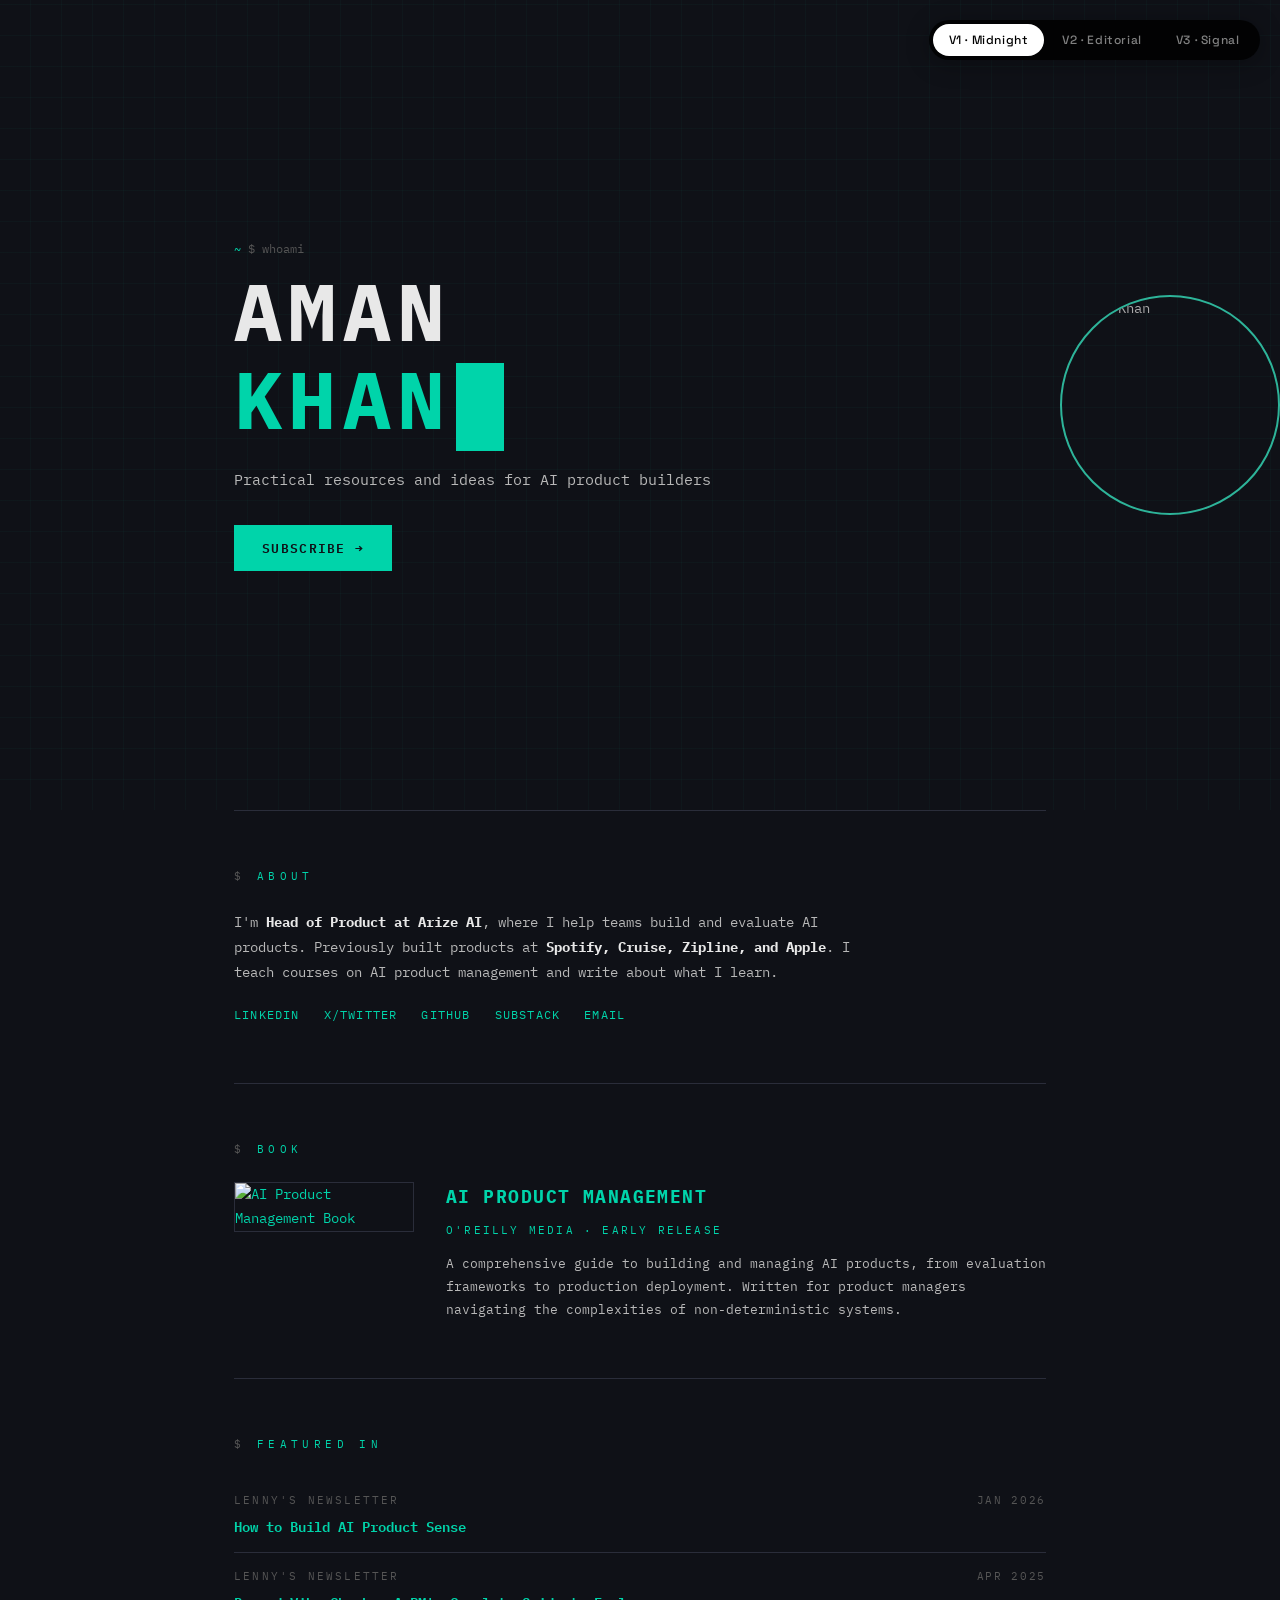
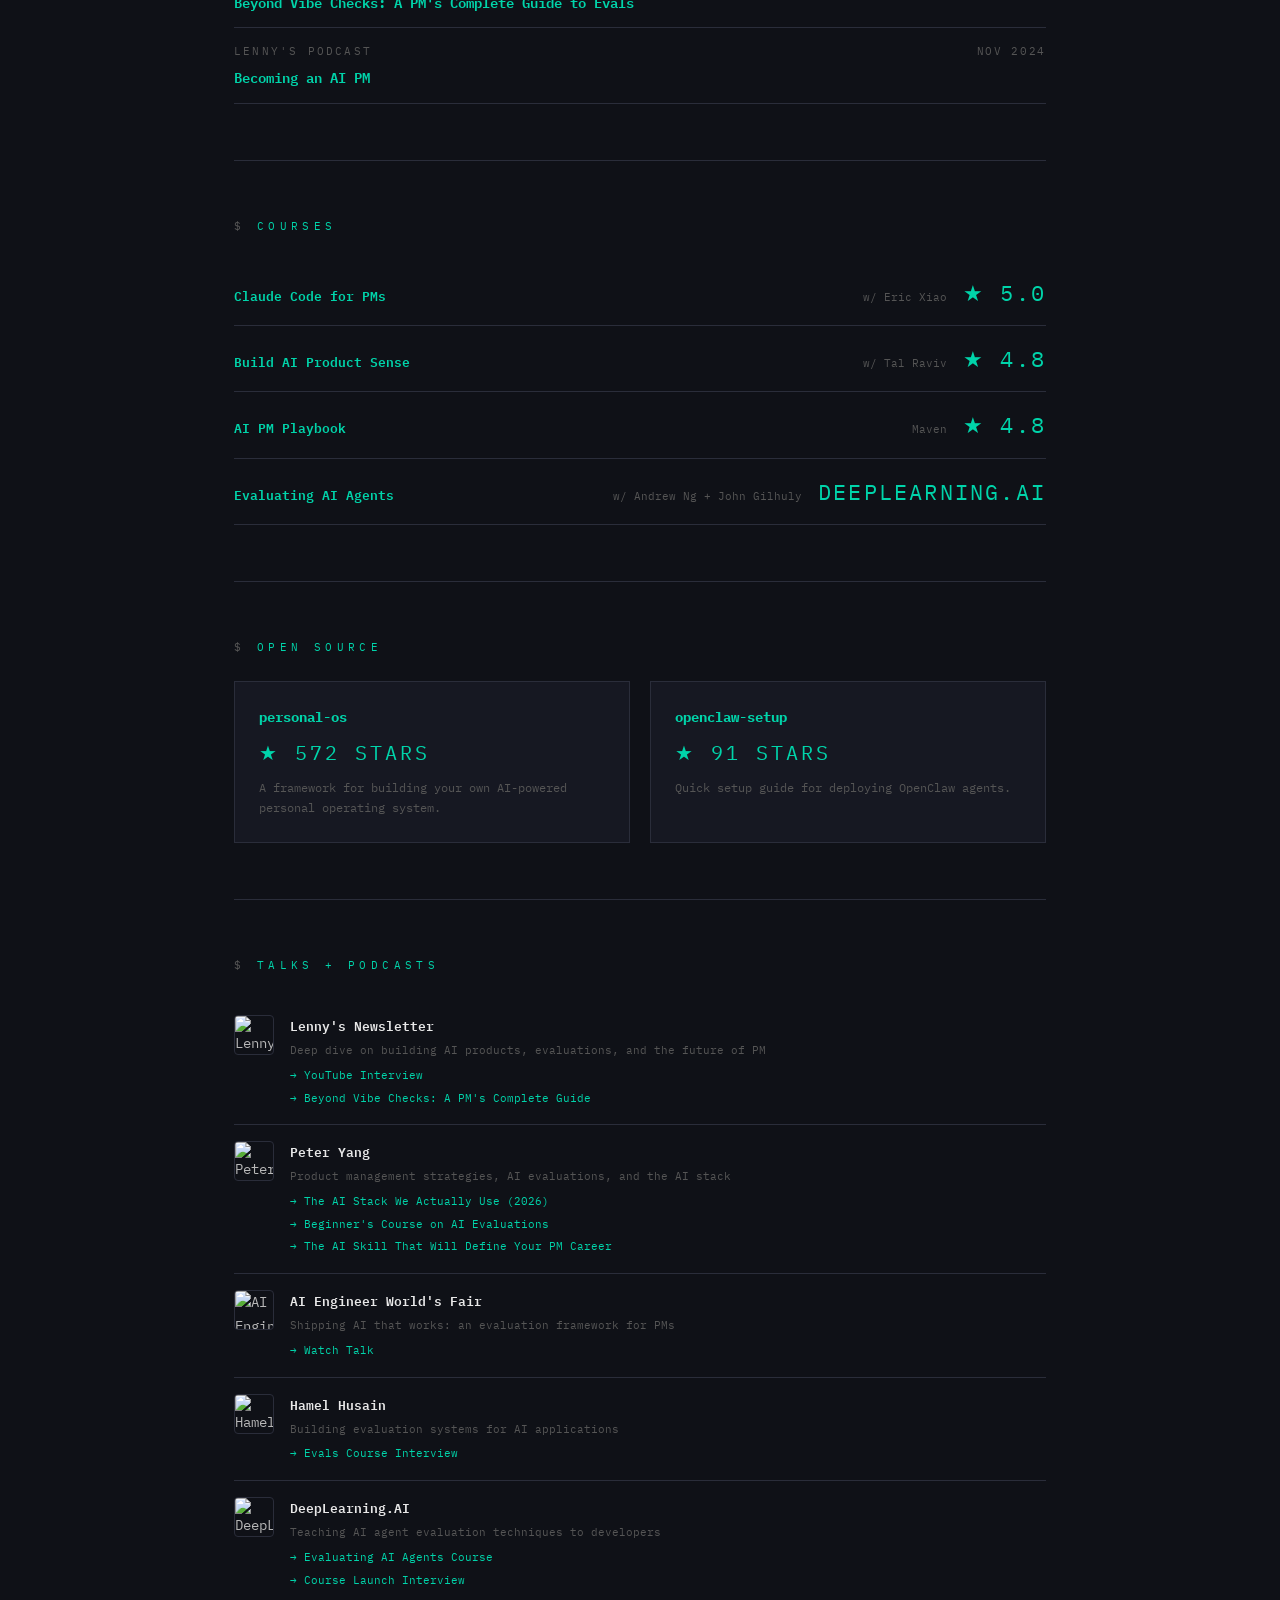
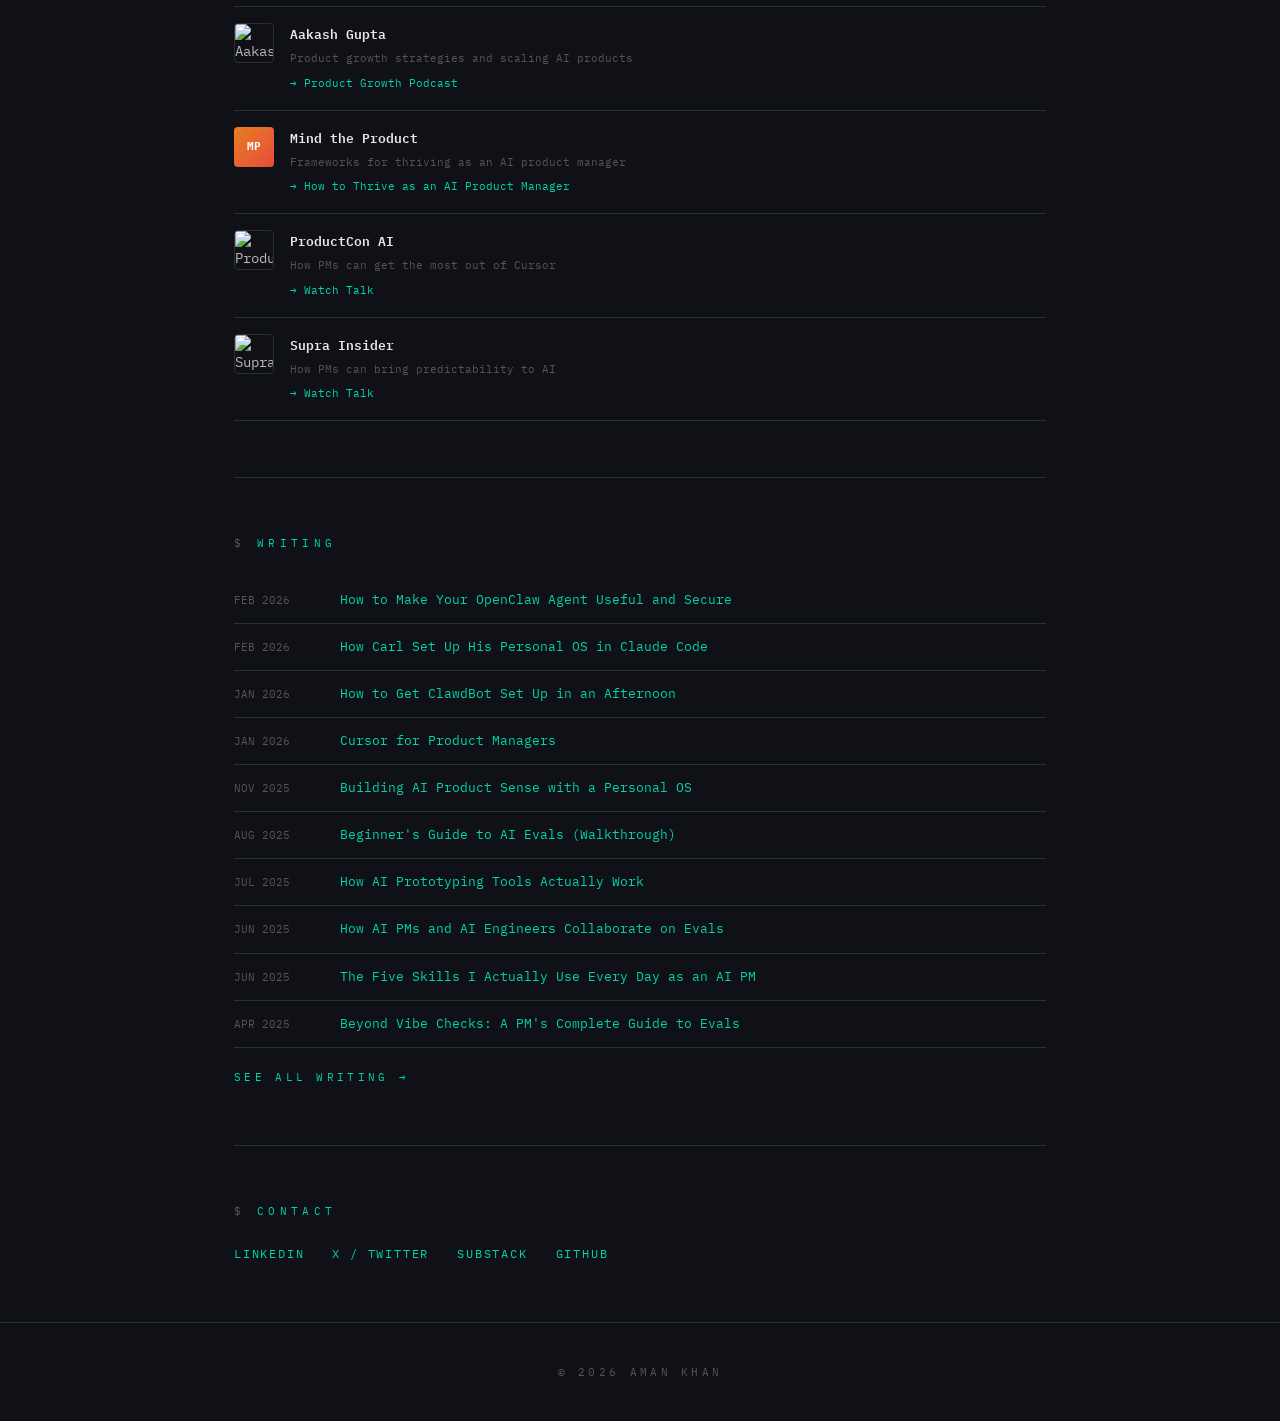
==== commit cc4ecdf0: "chore: refresh GitHub star counts" ====
--- a/explorations/index.html
+++ b/explorations/index.html
@@ -1147,7 +1147,7 @@
       <div class="v1-oss-grid">
         <div class="v1-oss-card">
           <h3><a href="https://github.com/amanaiproduct/personal-os">personal-os</a></h3>
-          <div class="v1-oss-stars">★ 573 STARS</div>
+          <div class="v1-oss-stars">★ 572 STARS</div>
           <p class="v1-oss-desc">A framework for building your own AI-powered personal operating system.</p>
         </div>
         <div class="v1-oss-card">
@@ -1400,7 +1400,7 @@
       <div class="v2-oss-grid">
         <div class="v2-oss-card">
           <h3><a href="https://github.com/amanaiproduct/personal-os">personal-os</a></h3>
-          <div class="v2-oss-stars">★ 573 Stars</div>
+          <div class="v2-oss-stars">★ 572 Stars</div>
           <p class="v2-oss-desc">A framework for building your own AI-powered personal operating system.</p>
         </div>
         <div class="v2-oss-card">
@@ -1646,7 +1646,7 @@
         </a>
         <a href="https://github.com/amanaiproduct/openclaw-setup" class="v3-oss-card">
           <h3>openclaw-setup</h3>
-          <div class="v3-oss-stars">★ 573 Stars</div>
+          <div class="v3-oss-stars">★ 572 Stars</div>
           <p class="v3-oss-desc">Quick setup guide for deploying OpenClaw agents.</p>
         </a>
       </div>
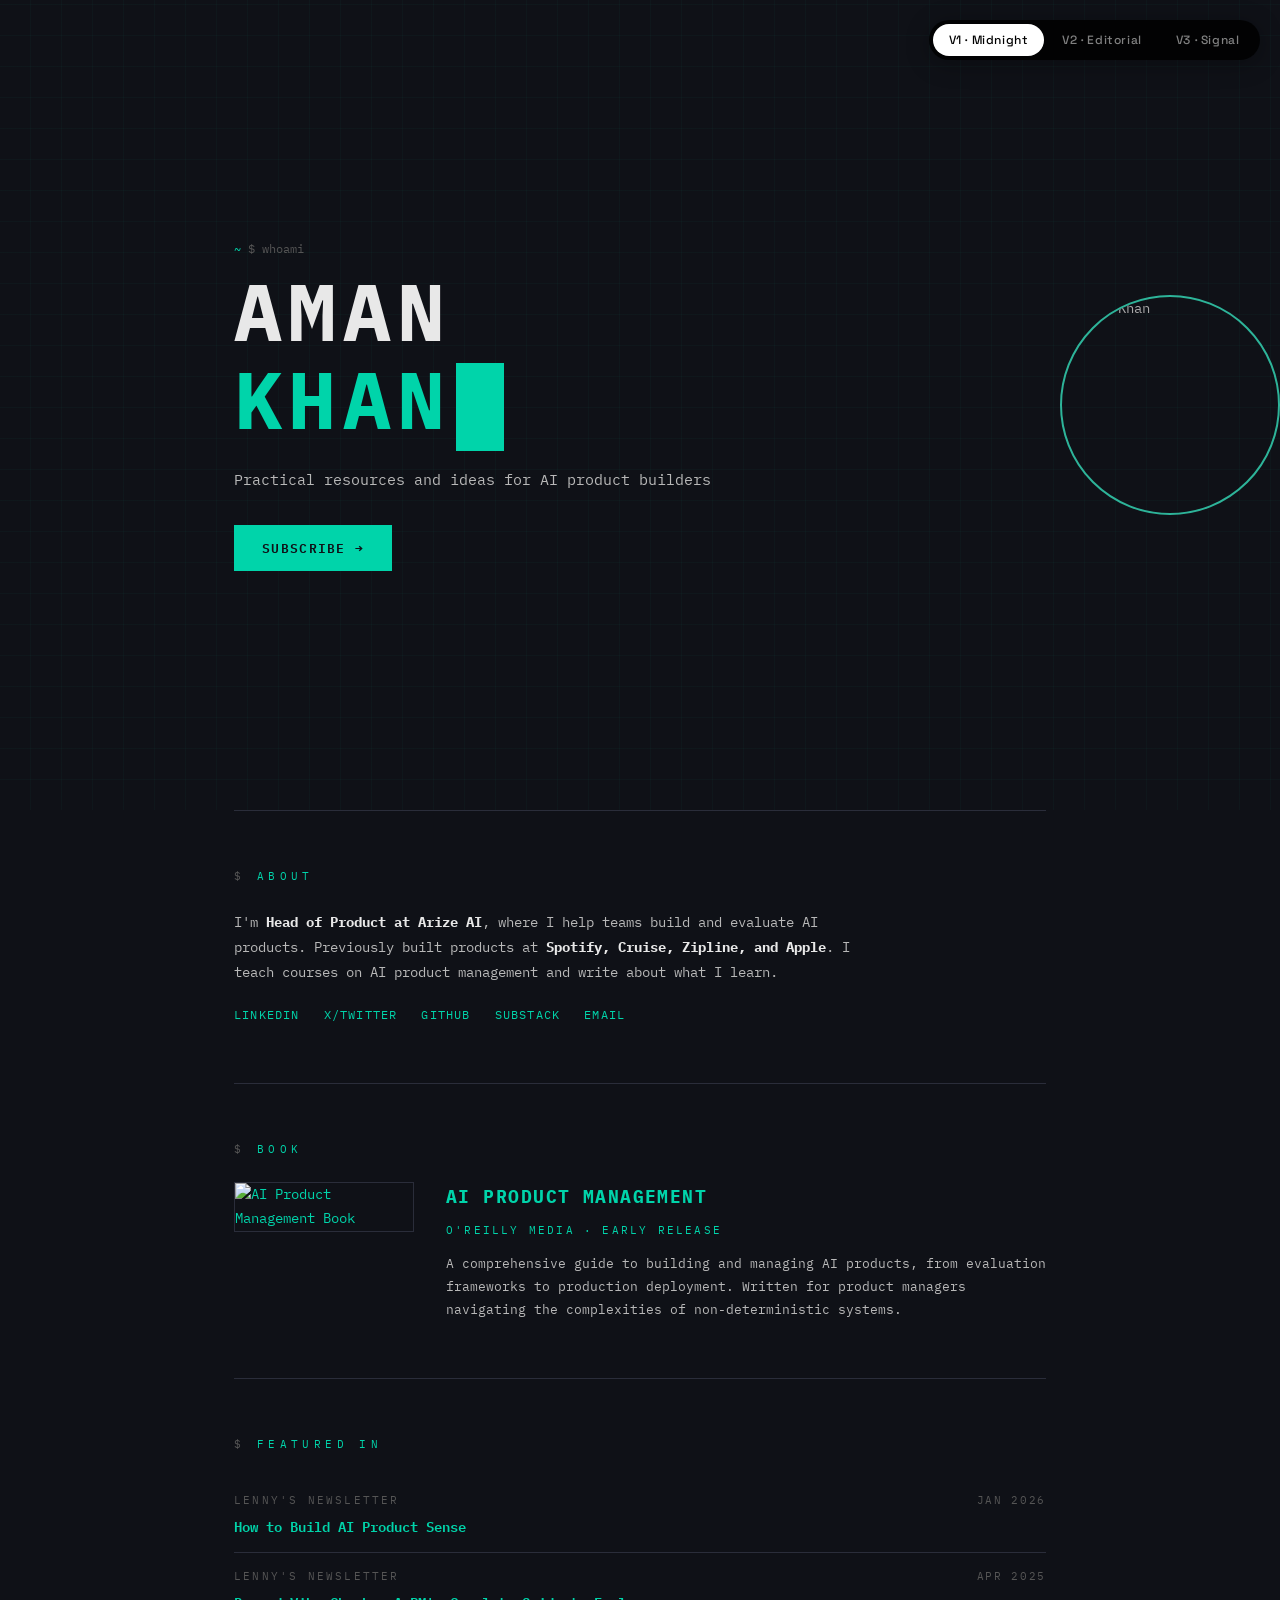
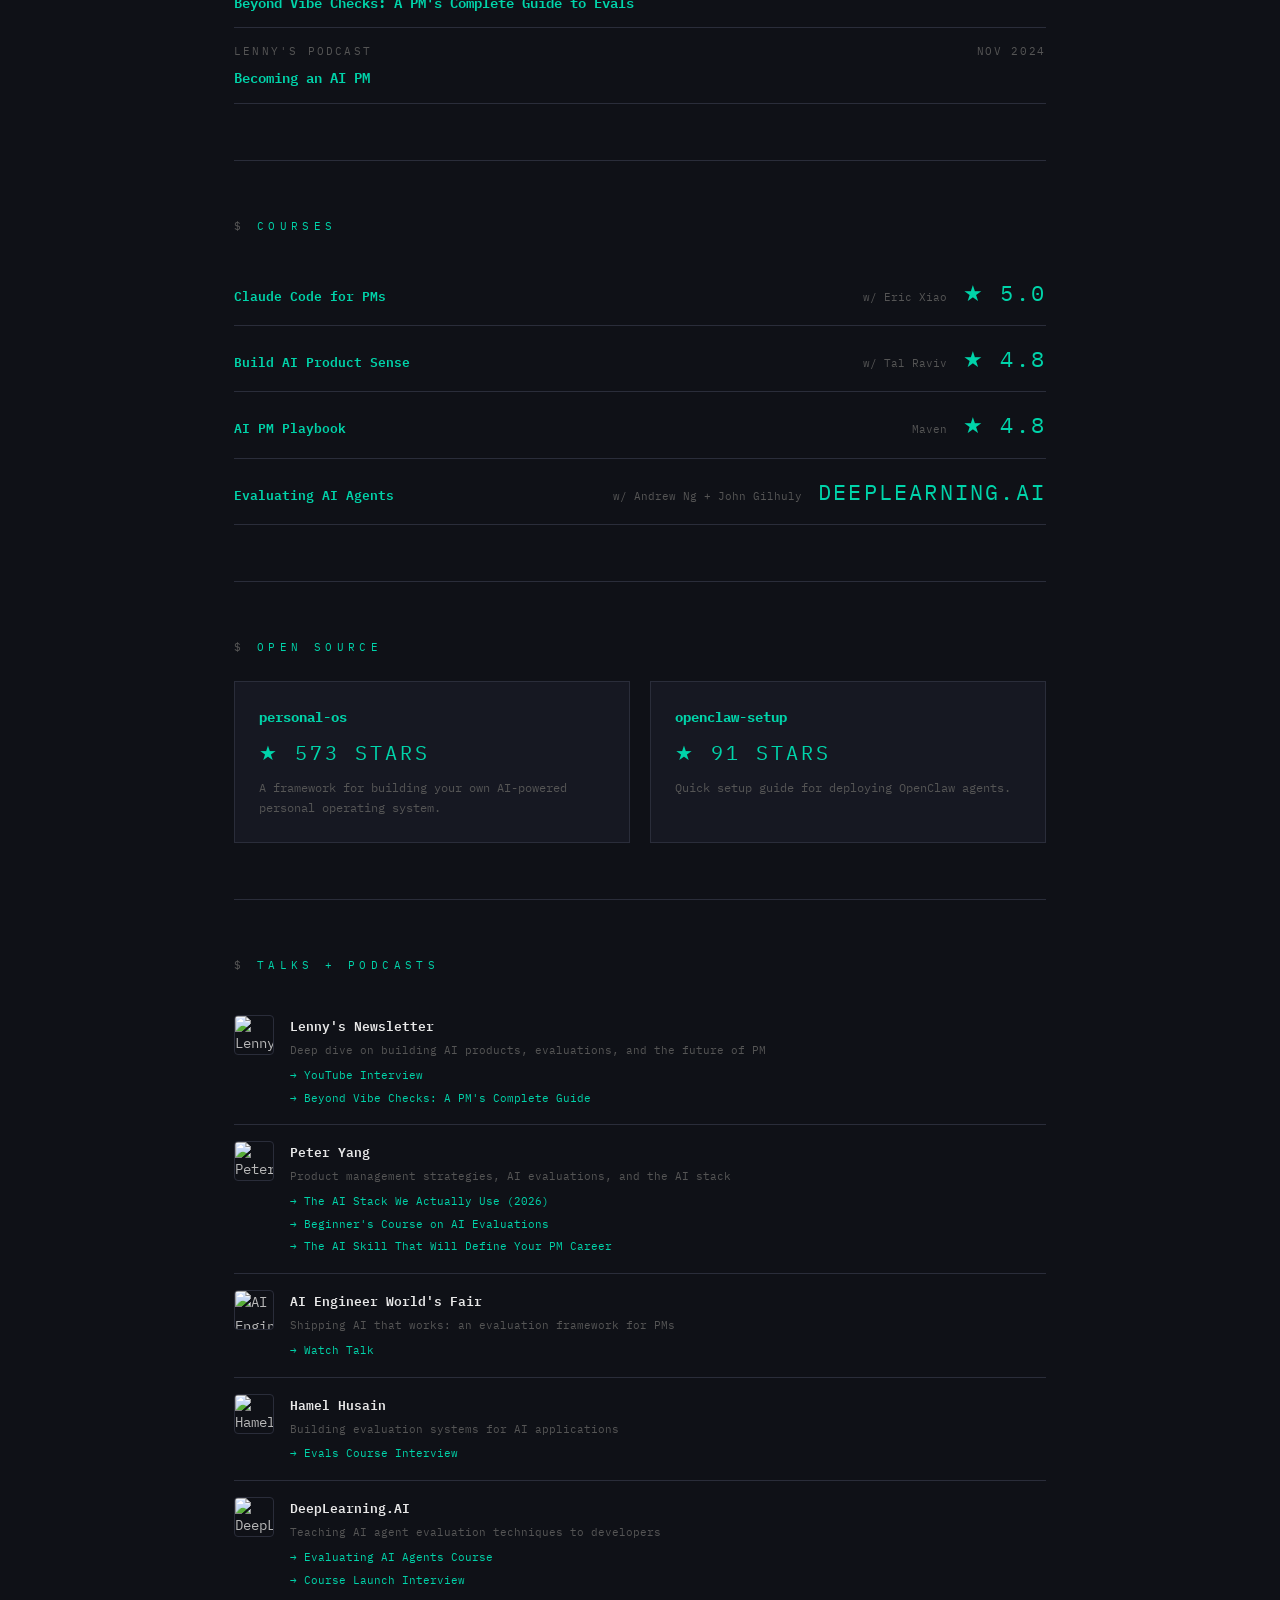
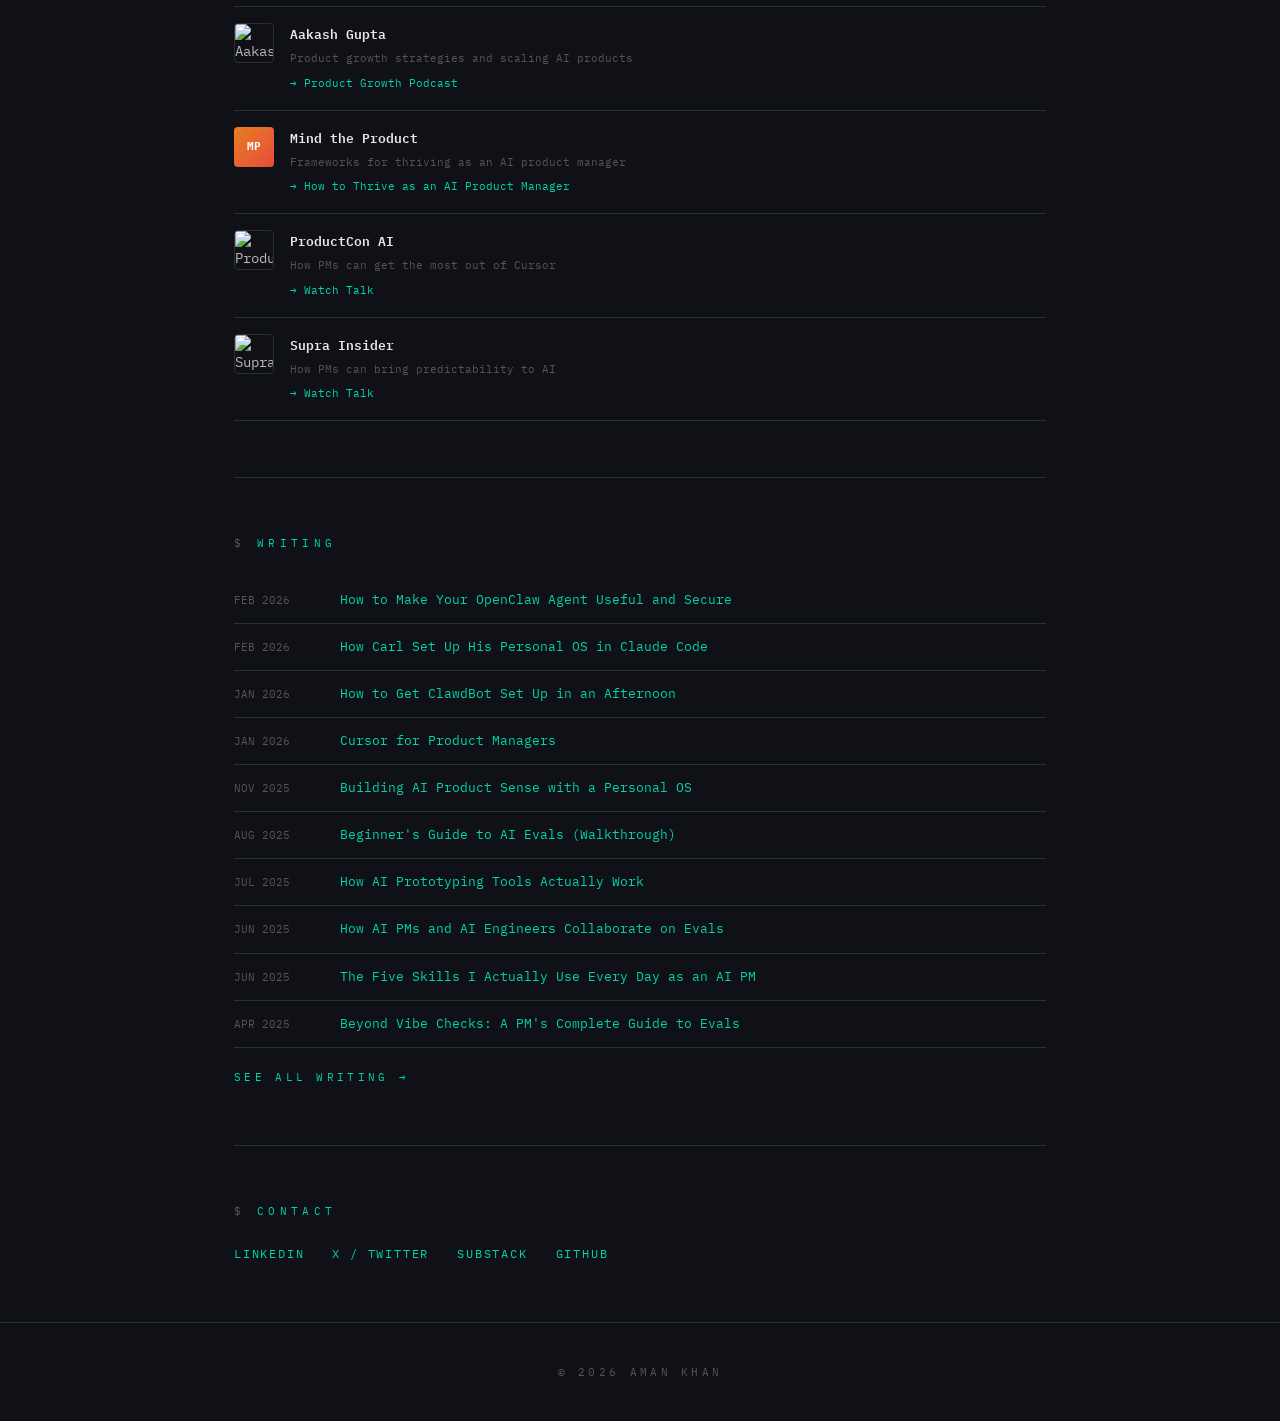
==== commit 2adcb239: "chore: refresh GitHub star counts" ====
--- a/explorations/index.html
+++ b/explorations/index.html
@@ -1147,7 +1147,7 @@
       <div class="v1-oss-grid">
         <div class="v1-oss-card">
           <h3><a href="https://github.com/amanaiproduct/personal-os">personal-os</a></h3>
-          <div class="v1-oss-stars">★ 572 STARS</div>
+          <div class="v1-oss-stars">★ 573 STARS</div>
           <p class="v1-oss-desc">A framework for building your own AI-powered personal operating system.</p>
         </div>
         <div class="v1-oss-card">
@@ -1400,7 +1400,7 @@
       <div class="v2-oss-grid">
         <div class="v2-oss-card">
           <h3><a href="https://github.com/amanaiproduct/personal-os">personal-os</a></h3>
-          <div class="v2-oss-stars">★ 572 Stars</div>
+          <div class="v2-oss-stars">★ 573 Stars</div>
           <p class="v2-oss-desc">A framework for building your own AI-powered personal operating system.</p>
         </div>
         <div class="v2-oss-card">
@@ -1646,7 +1646,7 @@
         </a>
         <a href="https://github.com/amanaiproduct/openclaw-setup" class="v3-oss-card">
           <h3>openclaw-setup</h3>
-          <div class="v3-oss-stars">★ 572 Stars</div>
+          <div class="v3-oss-stars">★ 573 Stars</div>
           <p class="v3-oss-desc">Quick setup guide for deploying OpenClaw agents.</p>
         </a>
       </div>
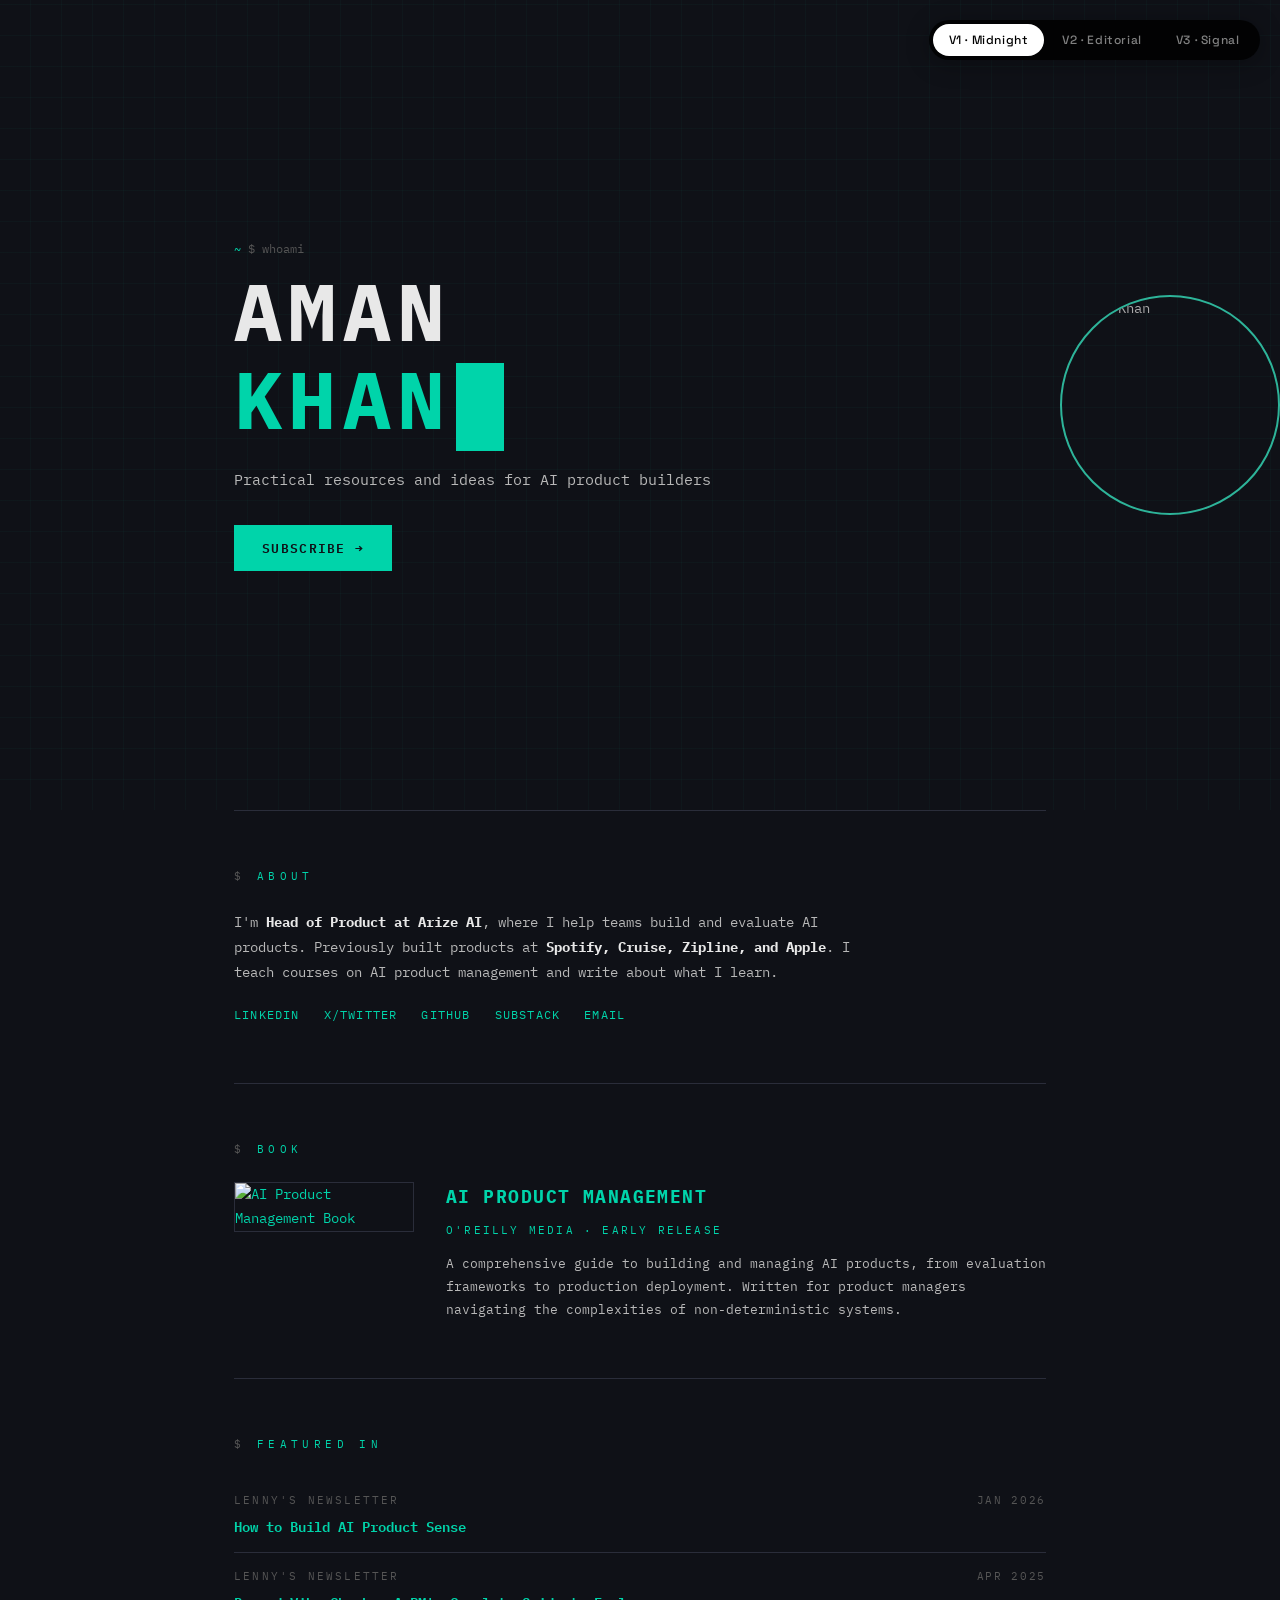
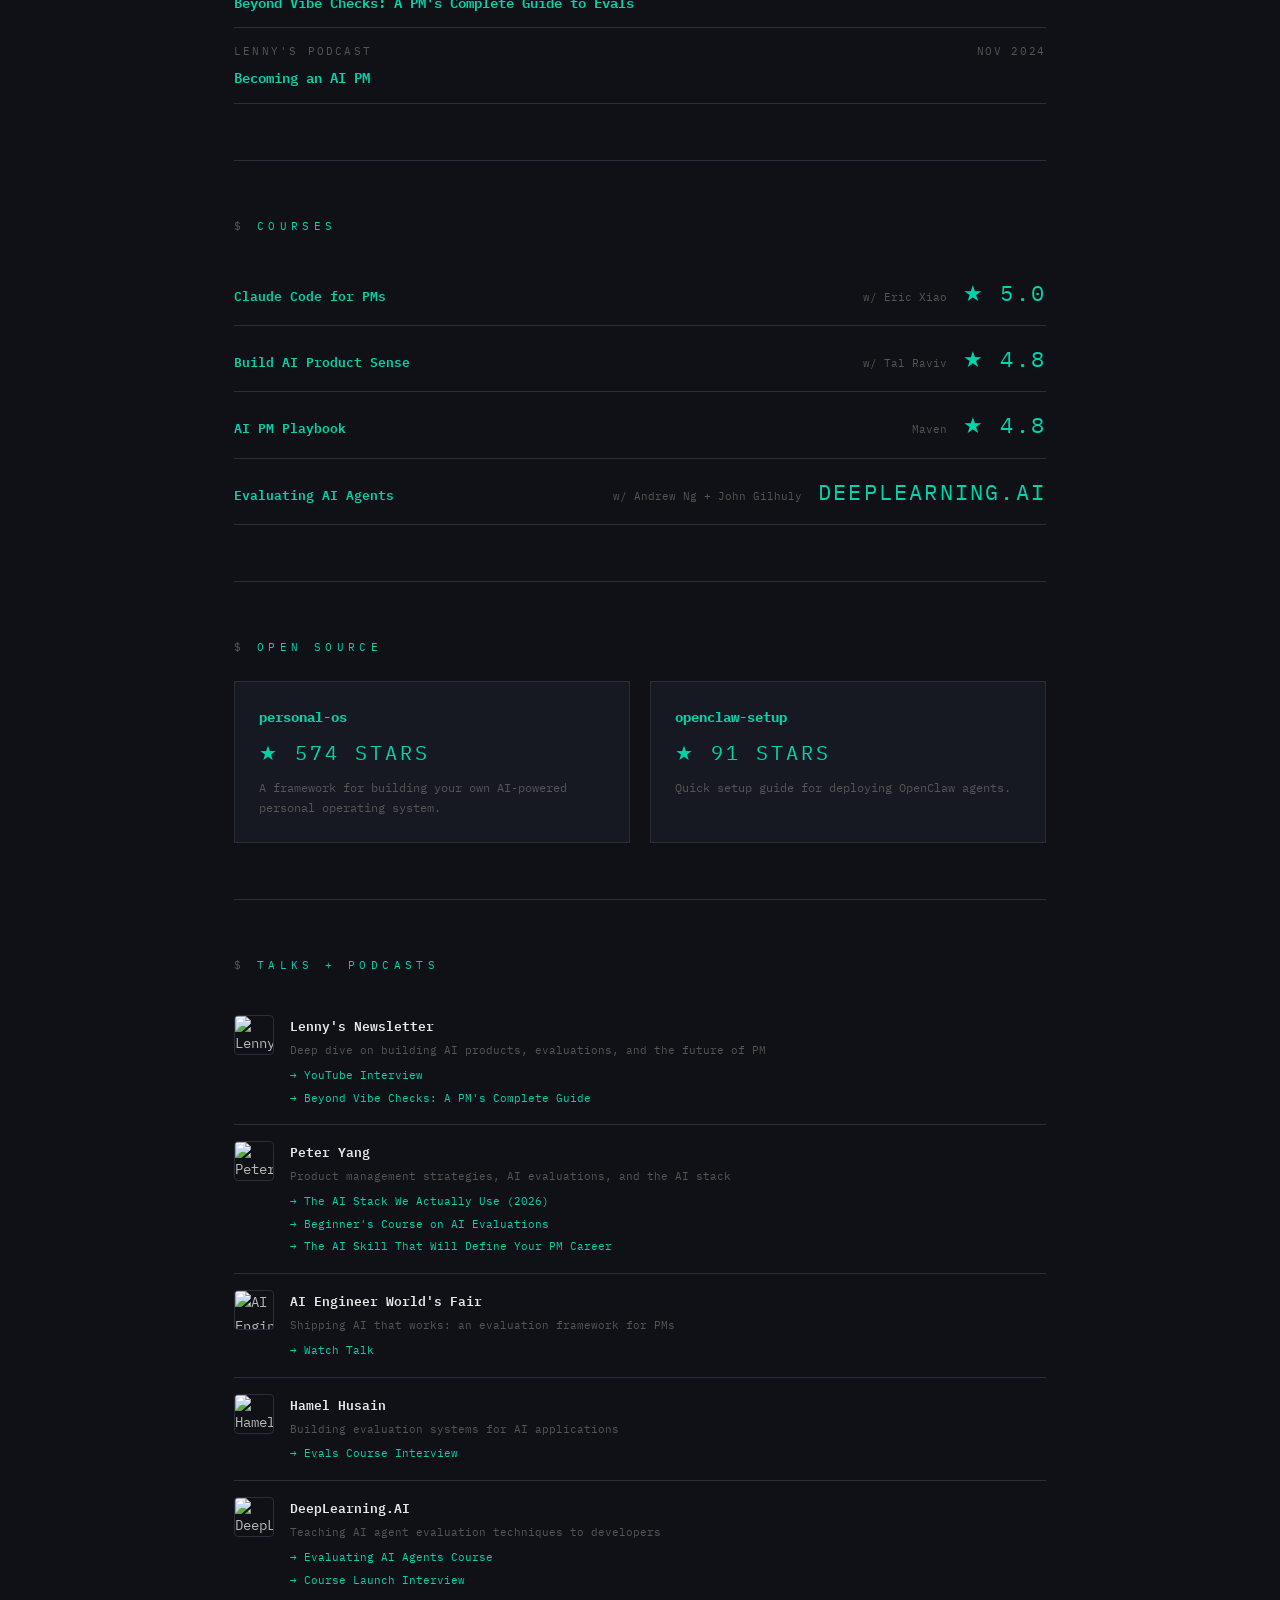
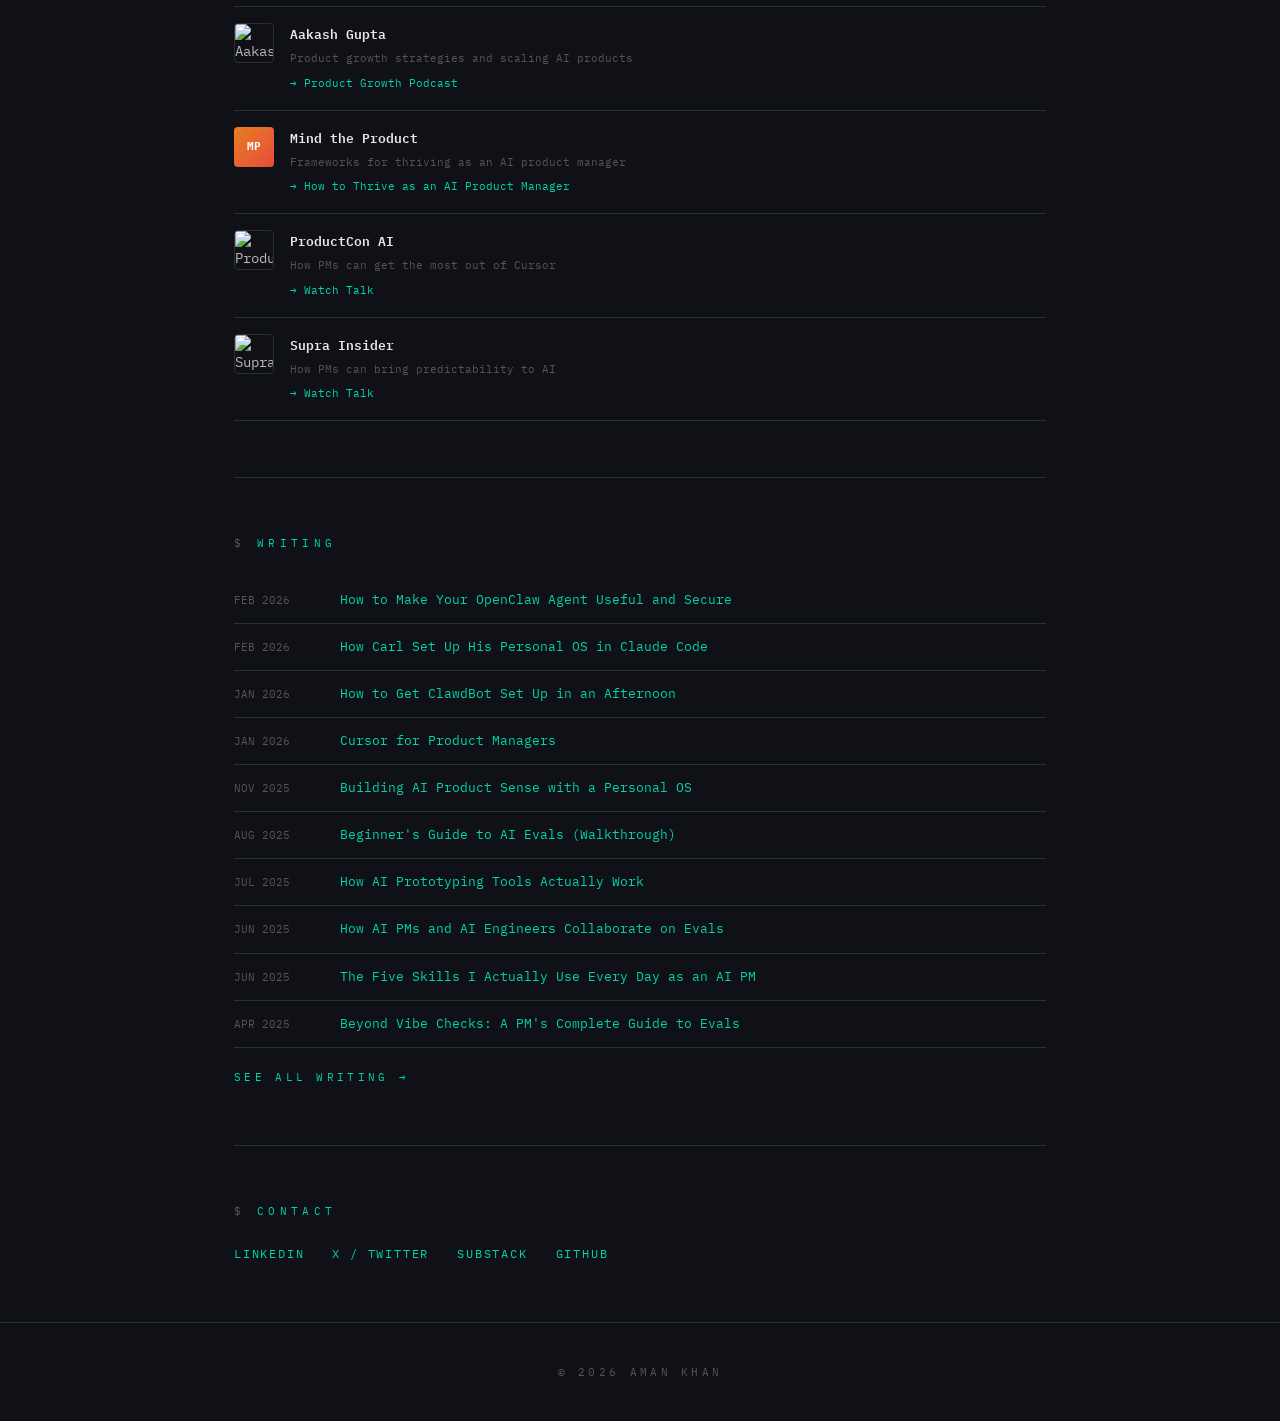
==== commit 2635c6d5: "chore: refresh GitHub star counts" ====
--- a/explorations/index.html
+++ b/explorations/index.html
@@ -1147,7 +1147,7 @@
       <div class="v1-oss-grid">
         <div class="v1-oss-card">
           <h3><a href="https://github.com/amanaiproduct/personal-os">personal-os</a></h3>
-          <div class="v1-oss-stars">★ 573 STARS</div>
+          <div class="v1-oss-stars">★ 574 STARS</div>
           <p class="v1-oss-desc">A framework for building your own AI-powered personal operating system.</p>
         </div>
         <div class="v1-oss-card">
@@ -1400,7 +1400,7 @@
       <div class="v2-oss-grid">
         <div class="v2-oss-card">
           <h3><a href="https://github.com/amanaiproduct/personal-os">personal-os</a></h3>
-          <div class="v2-oss-stars">★ 573 Stars</div>
+          <div class="v2-oss-stars">★ 574 Stars</div>
           <p class="v2-oss-desc">A framework for building your own AI-powered personal operating system.</p>
         </div>
         <div class="v2-oss-card">
@@ -1646,7 +1646,7 @@
         </a>
         <a href="https://github.com/amanaiproduct/openclaw-setup" class="v3-oss-card">
           <h3>openclaw-setup</h3>
-          <div class="v3-oss-stars">★ 573 Stars</div>
+          <div class="v3-oss-stars">★ 574 Stars</div>
           <p class="v3-oss-desc">Quick setup guide for deploying OpenClaw agents.</p>
         </a>
       </div>
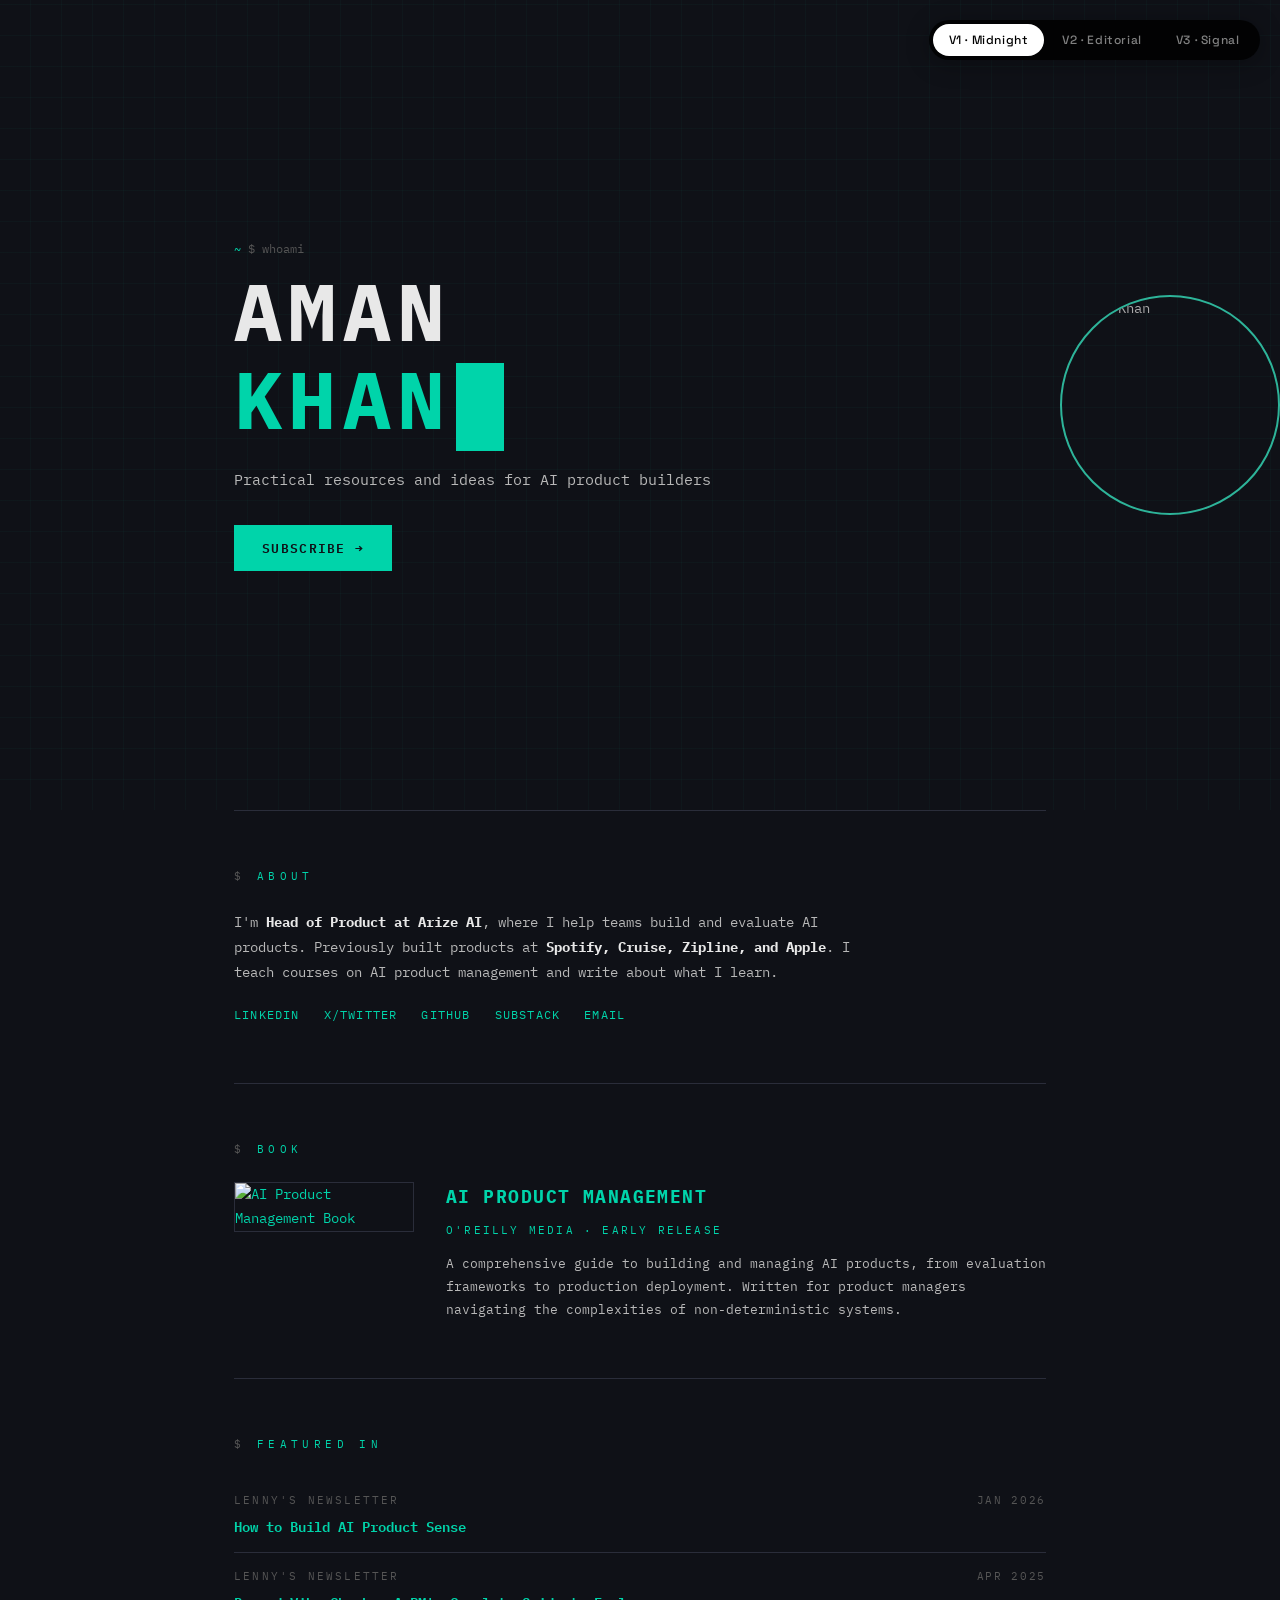
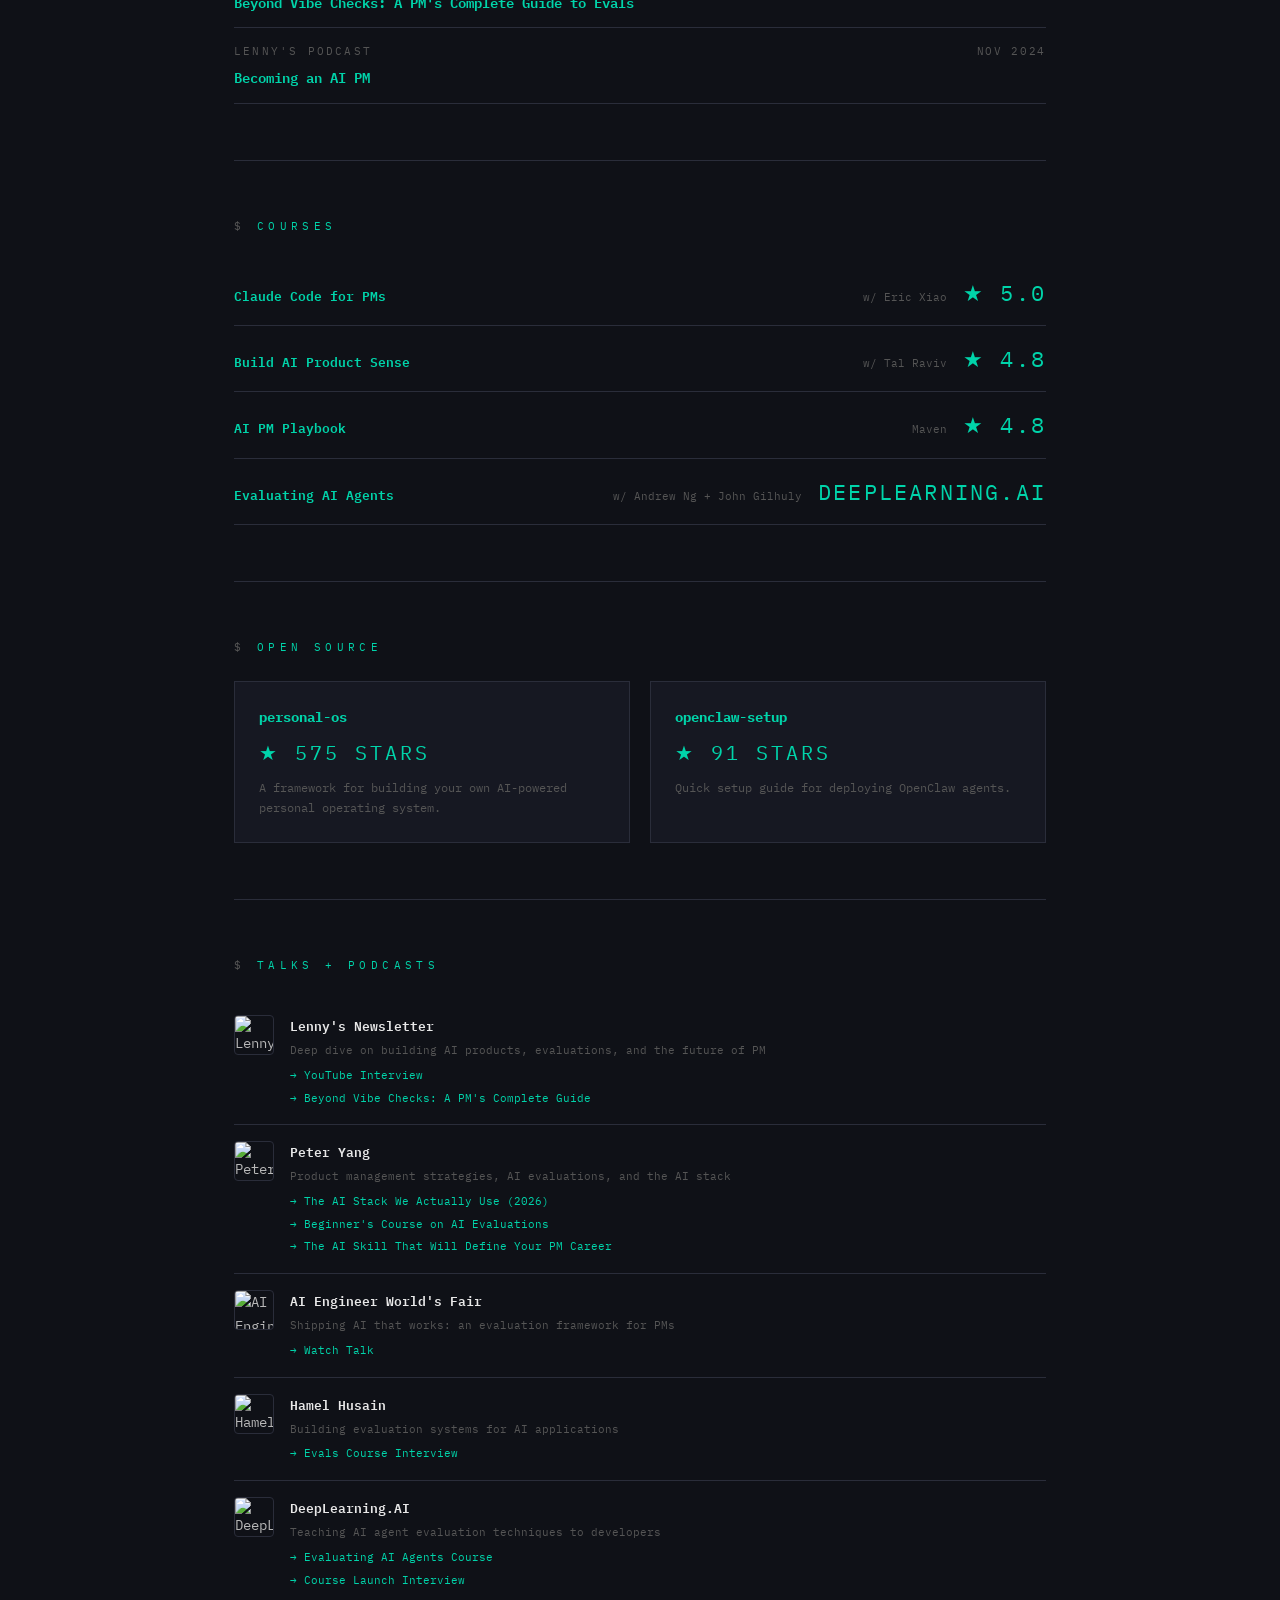
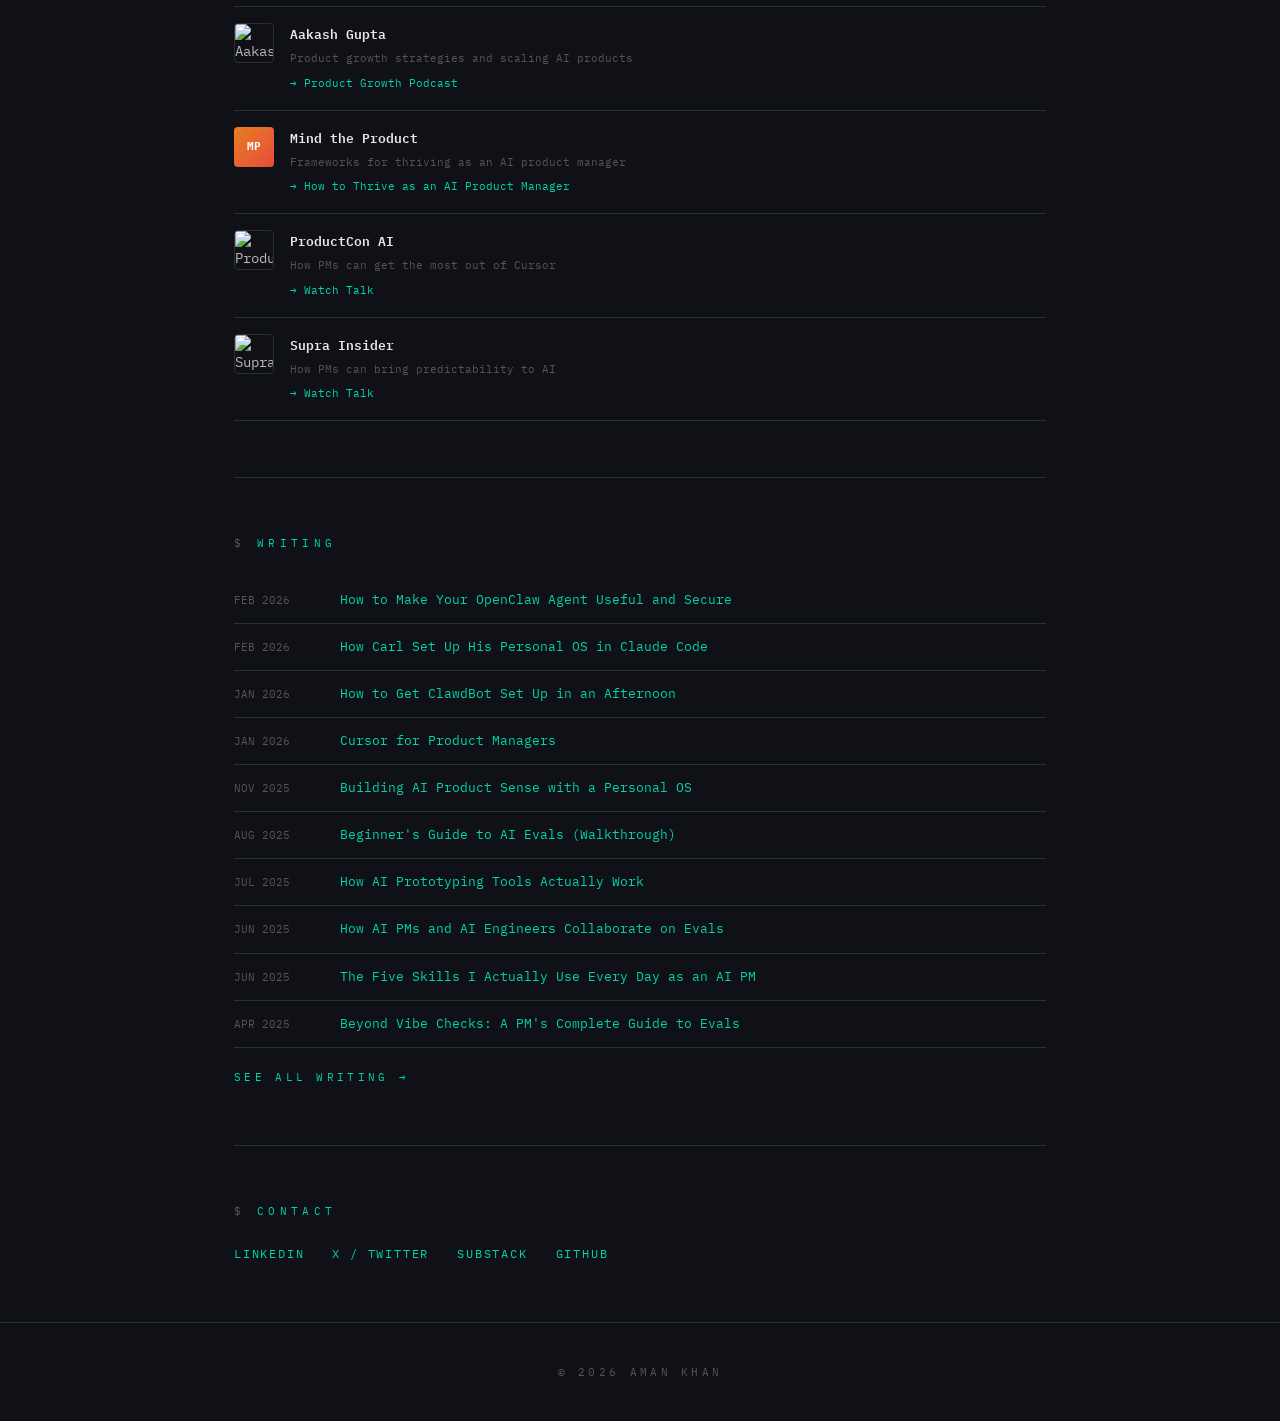
==== commit af4b1b04: "chore: refresh GitHub star counts" ====
--- a/explorations/index.html
+++ b/explorations/index.html
@@ -1147,7 +1147,7 @@
       <div class="v1-oss-grid">
         <div class="v1-oss-card">
           <h3><a href="https://github.com/amanaiproduct/personal-os">personal-os</a></h3>
-          <div class="v1-oss-stars">★ 574 STARS</div>
+          <div class="v1-oss-stars">★ 575 STARS</div>
           <p class="v1-oss-desc">A framework for building your own AI-powered personal operating system.</p>
         </div>
         <div class="v1-oss-card">
@@ -1400,7 +1400,7 @@
       <div class="v2-oss-grid">
         <div class="v2-oss-card">
           <h3><a href="https://github.com/amanaiproduct/personal-os">personal-os</a></h3>
-          <div class="v2-oss-stars">★ 574 Stars</div>
+          <div class="v2-oss-stars">★ 575 Stars</div>
           <p class="v2-oss-desc">A framework for building your own AI-powered personal operating system.</p>
         </div>
         <div class="v2-oss-card">
@@ -1646,7 +1646,7 @@
         </a>
         <a href="https://github.com/amanaiproduct/openclaw-setup" class="v3-oss-card">
           <h3>openclaw-setup</h3>
-          <div class="v3-oss-stars">★ 574 Stars</div>
+          <div class="v3-oss-stars">★ 575 Stars</div>
           <p class="v3-oss-desc">Quick setup guide for deploying OpenClaw agents.</p>
         </a>
       </div>
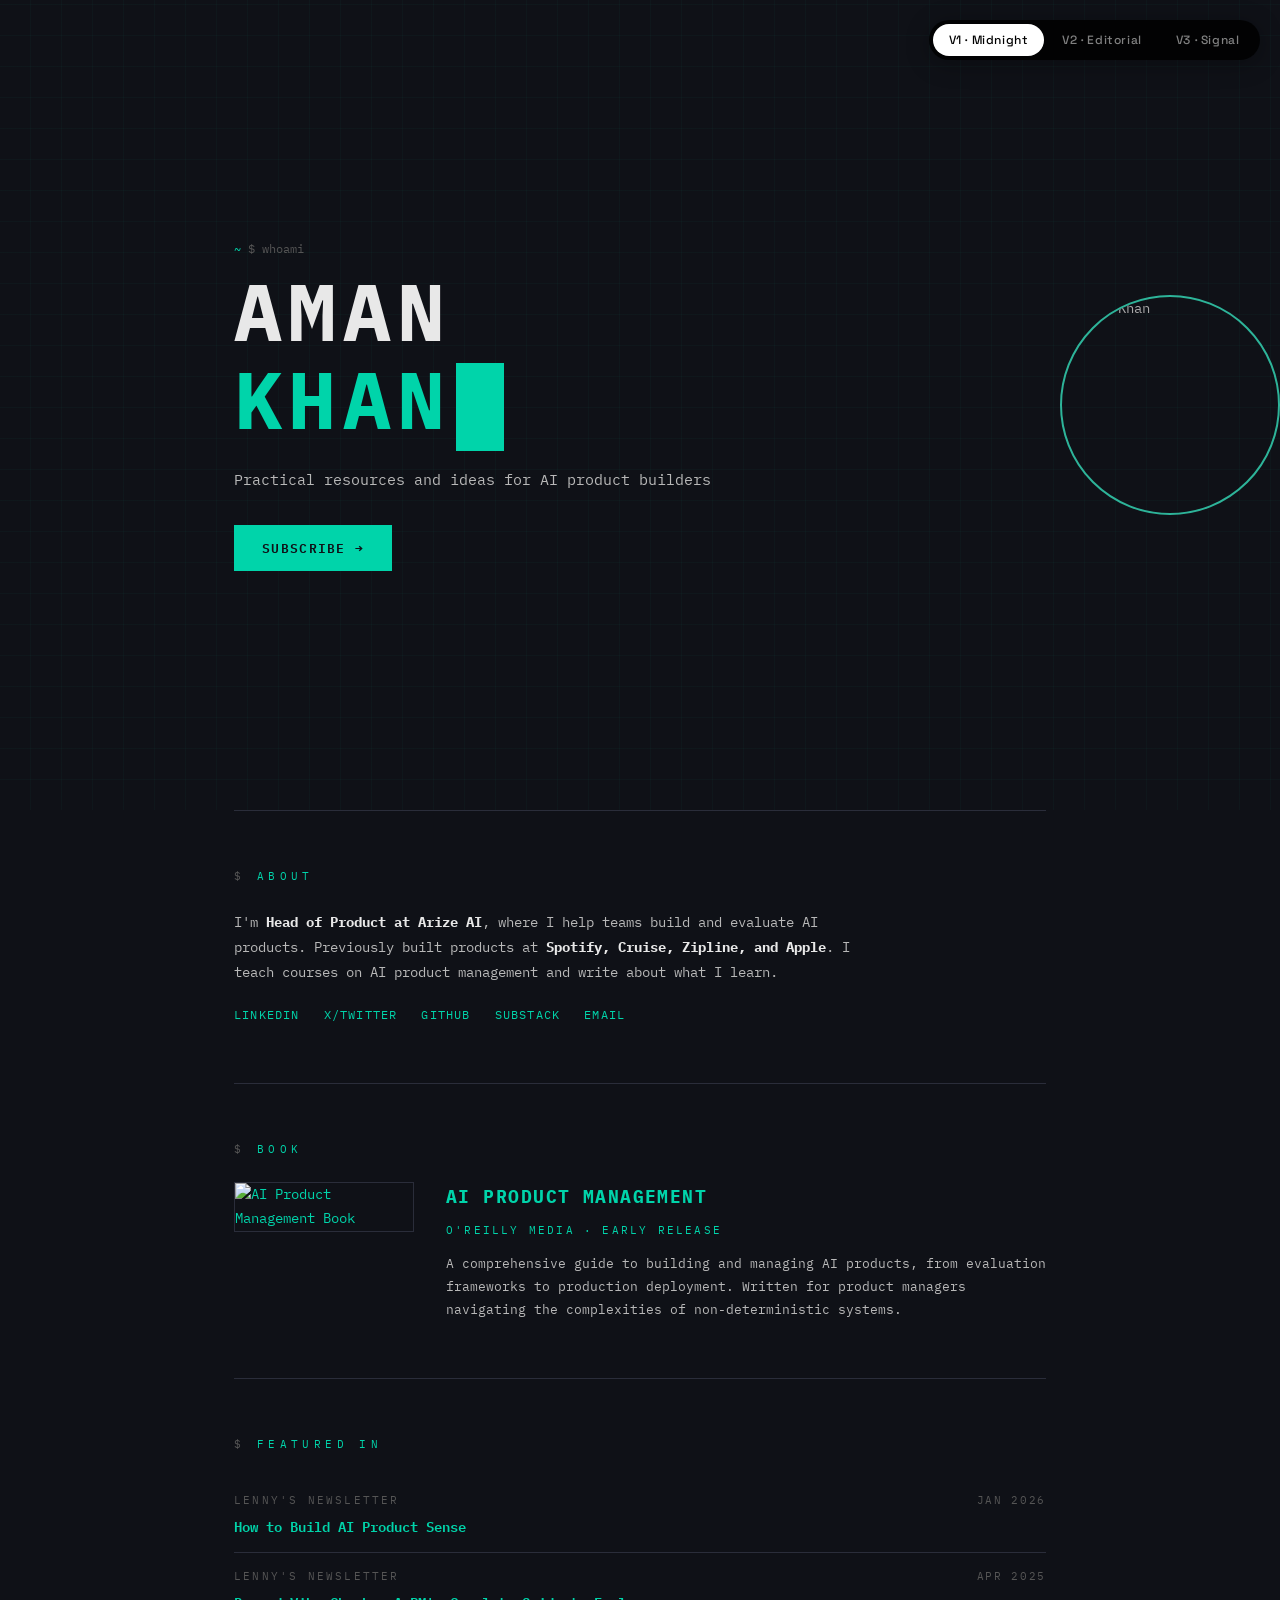
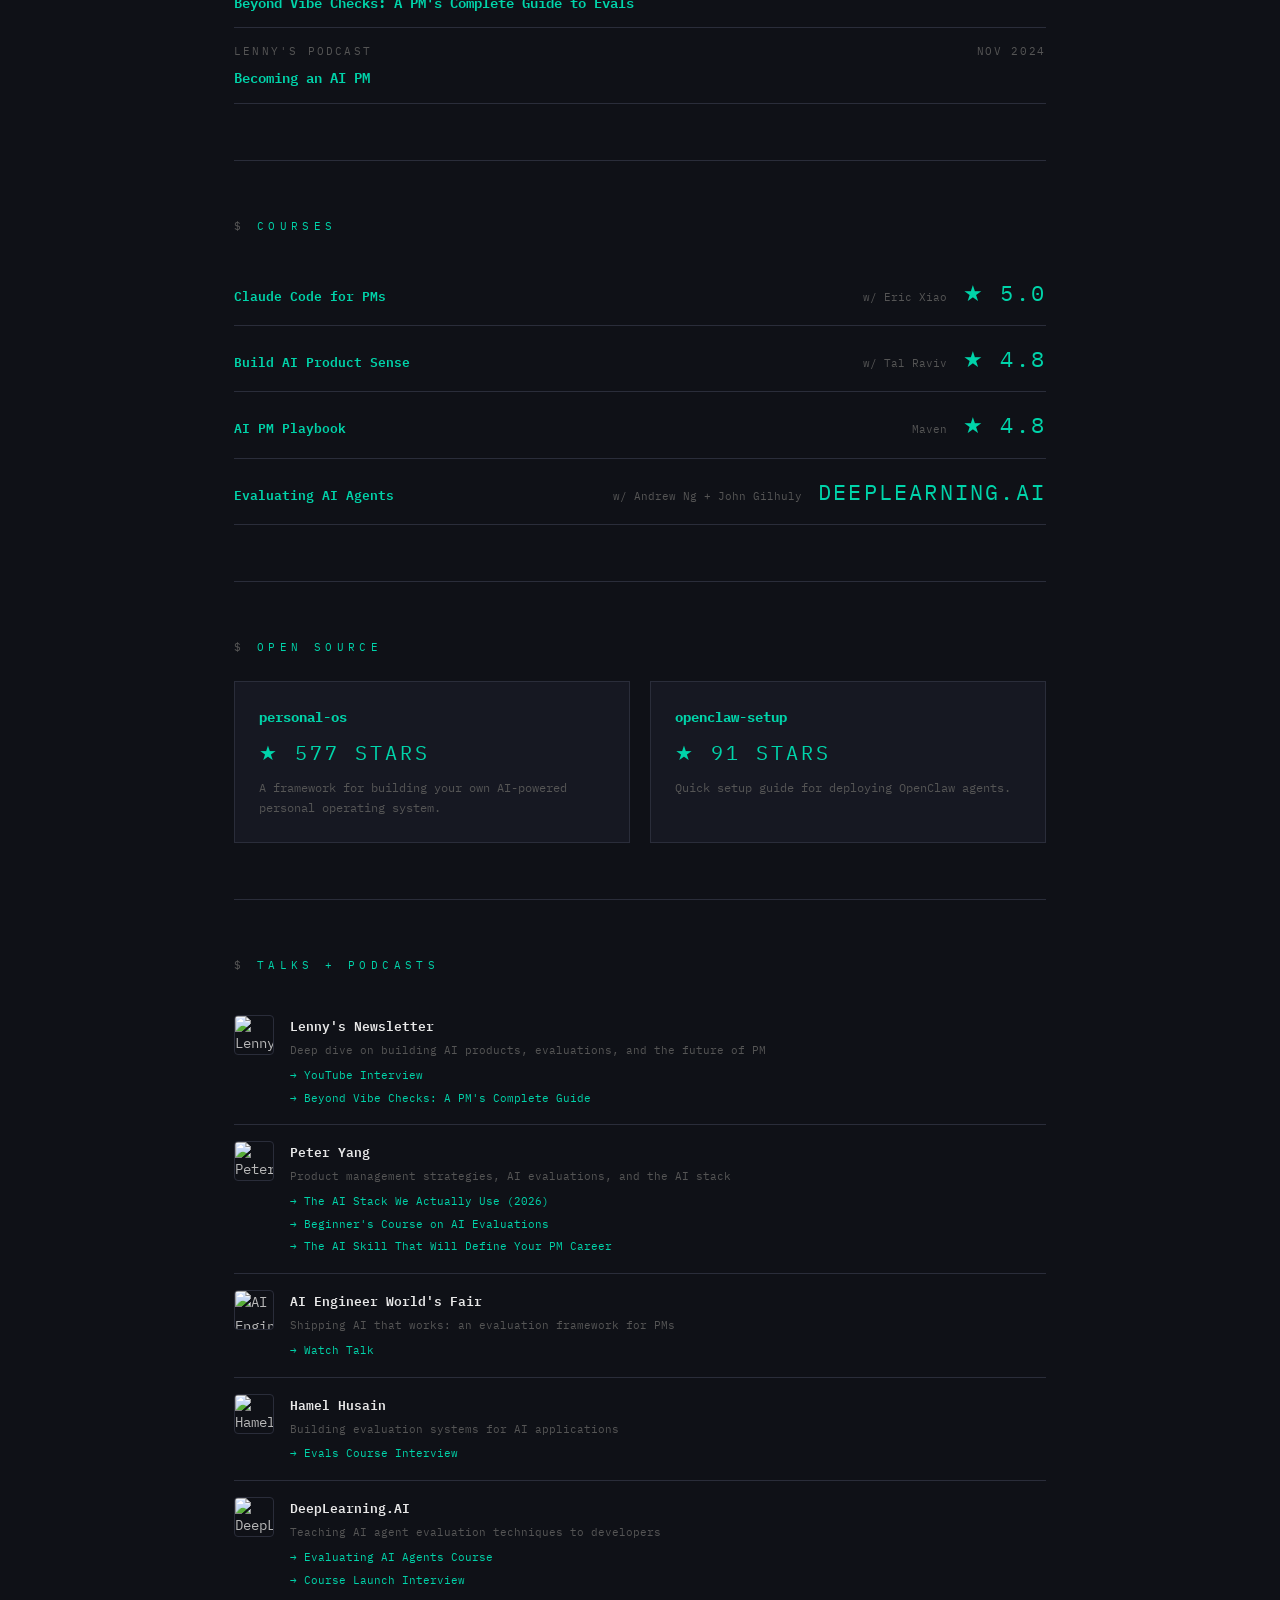
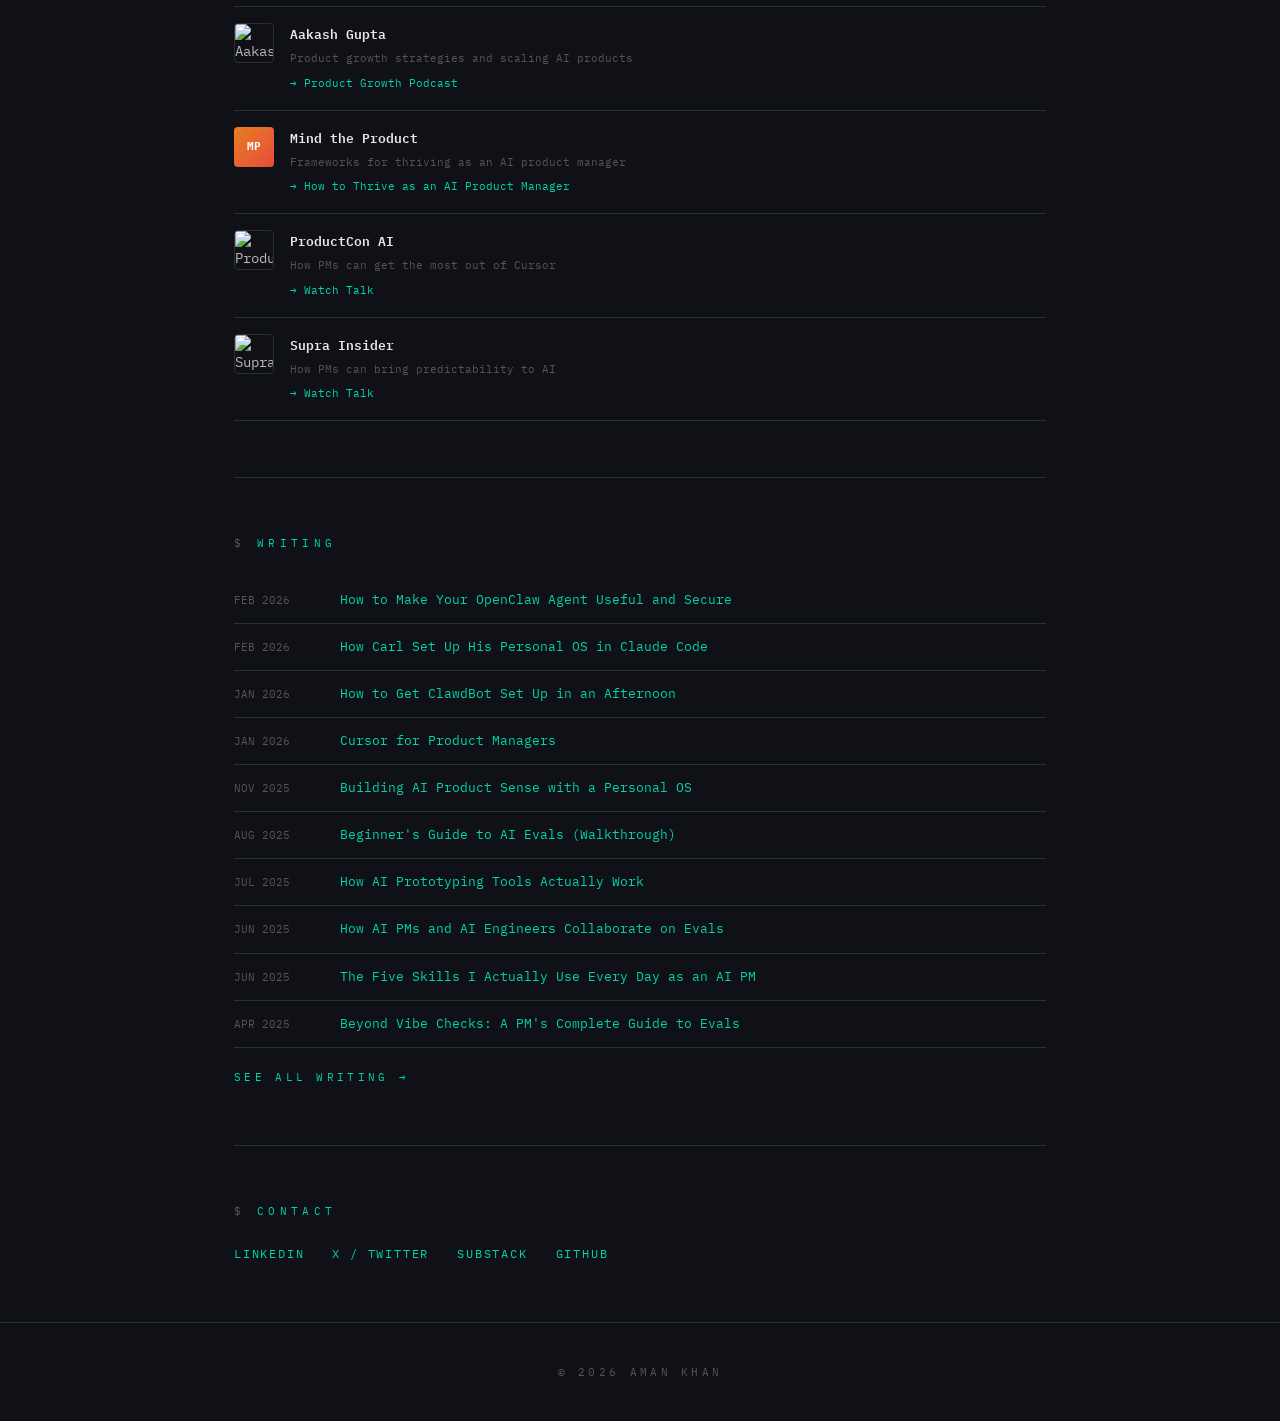
==== commit 2219fab1: "chore: refresh GitHub star counts" ====
--- a/explorations/index.html
+++ b/explorations/index.html
@@ -1147,7 +1147,7 @@
       <div class="v1-oss-grid">
         <div class="v1-oss-card">
           <h3><a href="https://github.com/amanaiproduct/personal-os">personal-os</a></h3>
-          <div class="v1-oss-stars">★ 575 STARS</div>
+          <div class="v1-oss-stars">★ 577 STARS</div>
           <p class="v1-oss-desc">A framework for building your own AI-powered personal operating system.</p>
         </div>
         <div class="v1-oss-card">
@@ -1400,7 +1400,7 @@
       <div class="v2-oss-grid">
         <div class="v2-oss-card">
           <h3><a href="https://github.com/amanaiproduct/personal-os">personal-os</a></h3>
-          <div class="v2-oss-stars">★ 575 Stars</div>
+          <div class="v2-oss-stars">★ 577 Stars</div>
           <p class="v2-oss-desc">A framework for building your own AI-powered personal operating system.</p>
         </div>
         <div class="v2-oss-card">
@@ -1646,7 +1646,7 @@
         </a>
         <a href="https://github.com/amanaiproduct/openclaw-setup" class="v3-oss-card">
           <h3>openclaw-setup</h3>
-          <div class="v3-oss-stars">★ 575 Stars</div>
+          <div class="v3-oss-stars">★ 577 Stars</div>
           <p class="v3-oss-desc">Quick setup guide for deploying OpenClaw agents.</p>
         </a>
       </div>
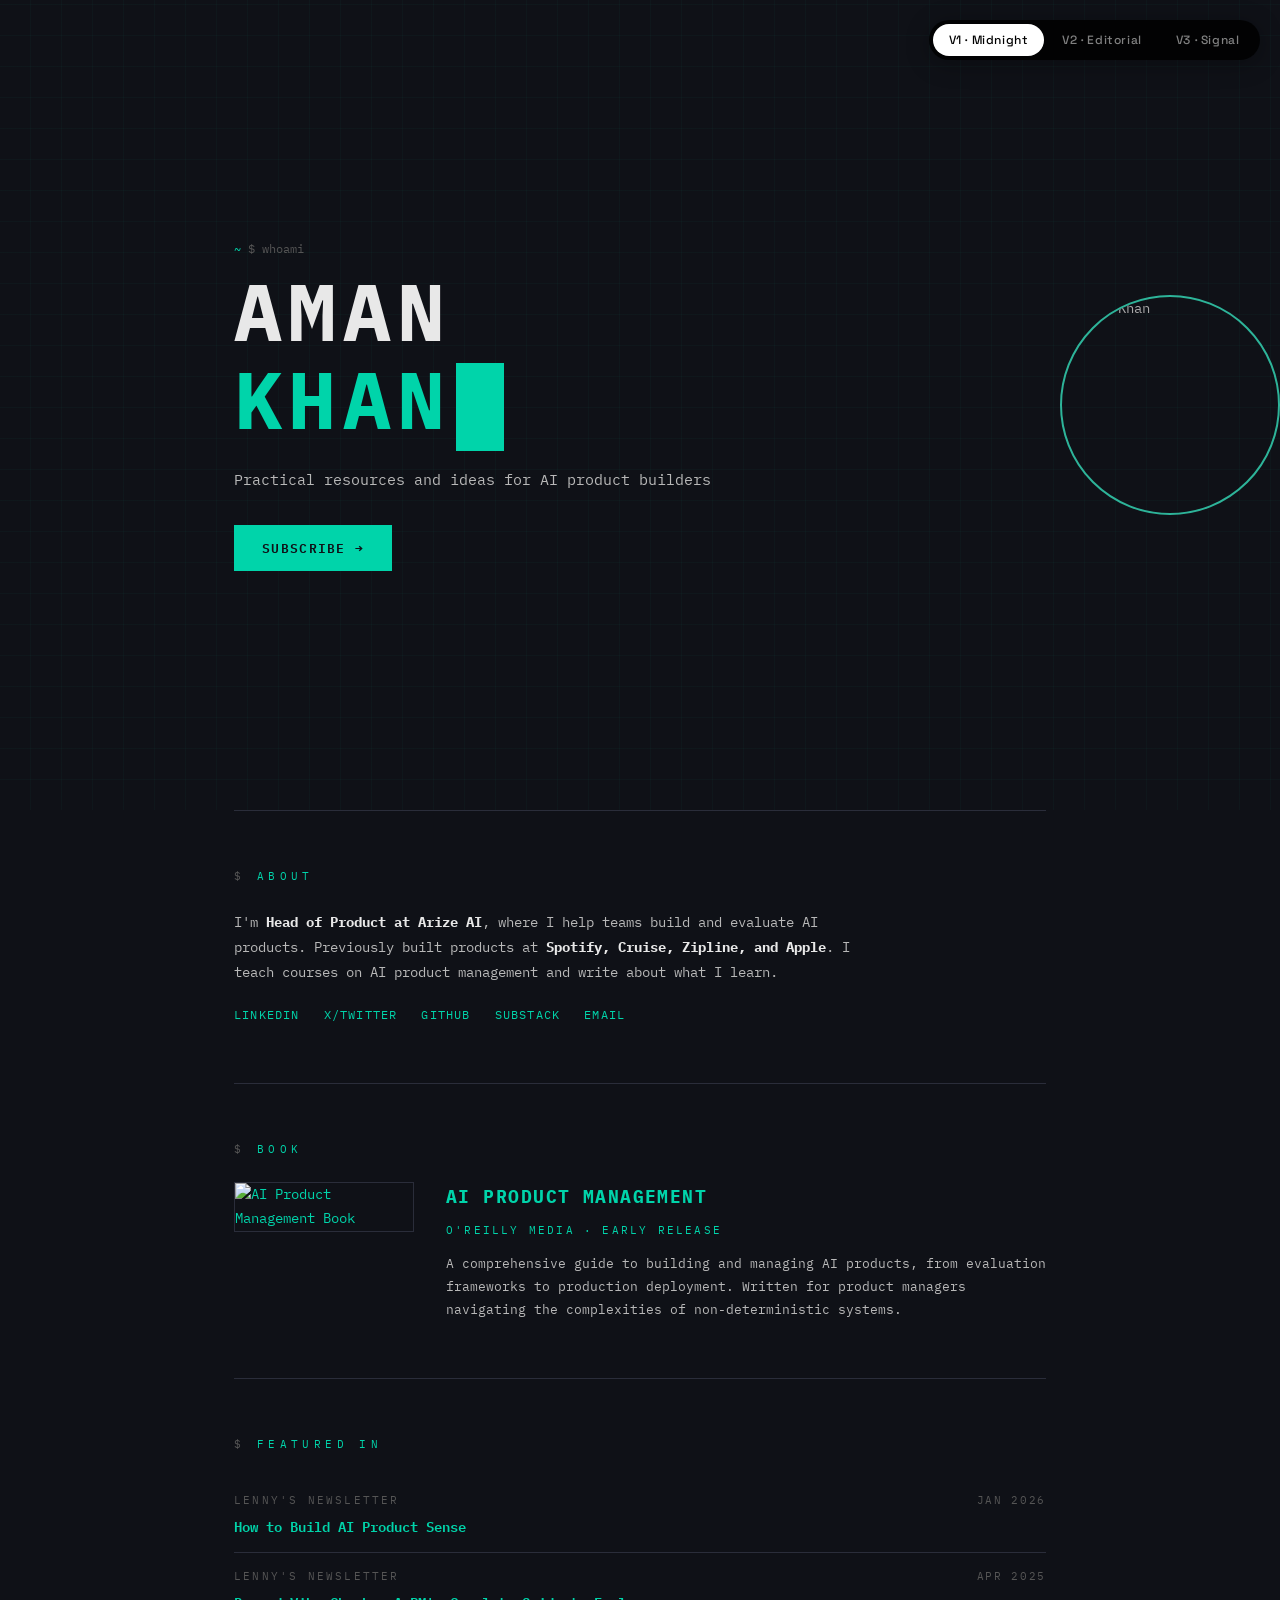
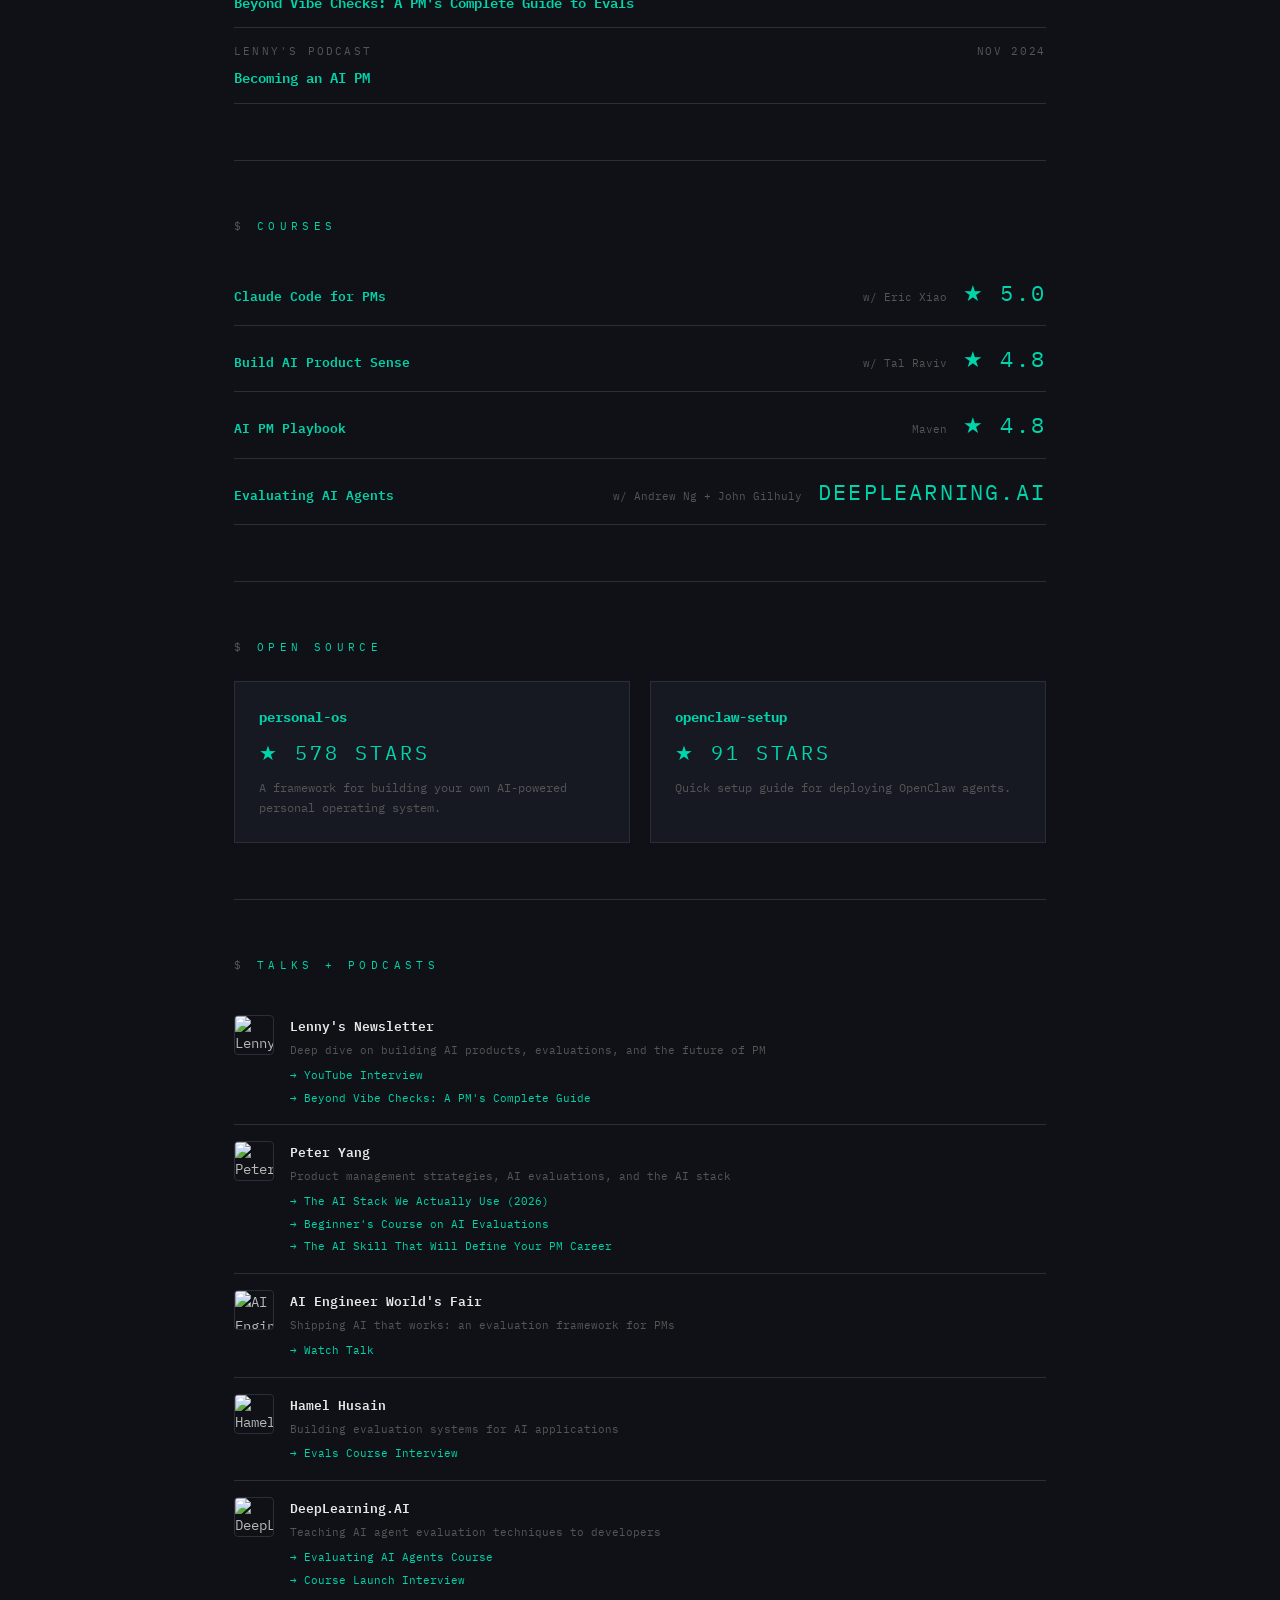
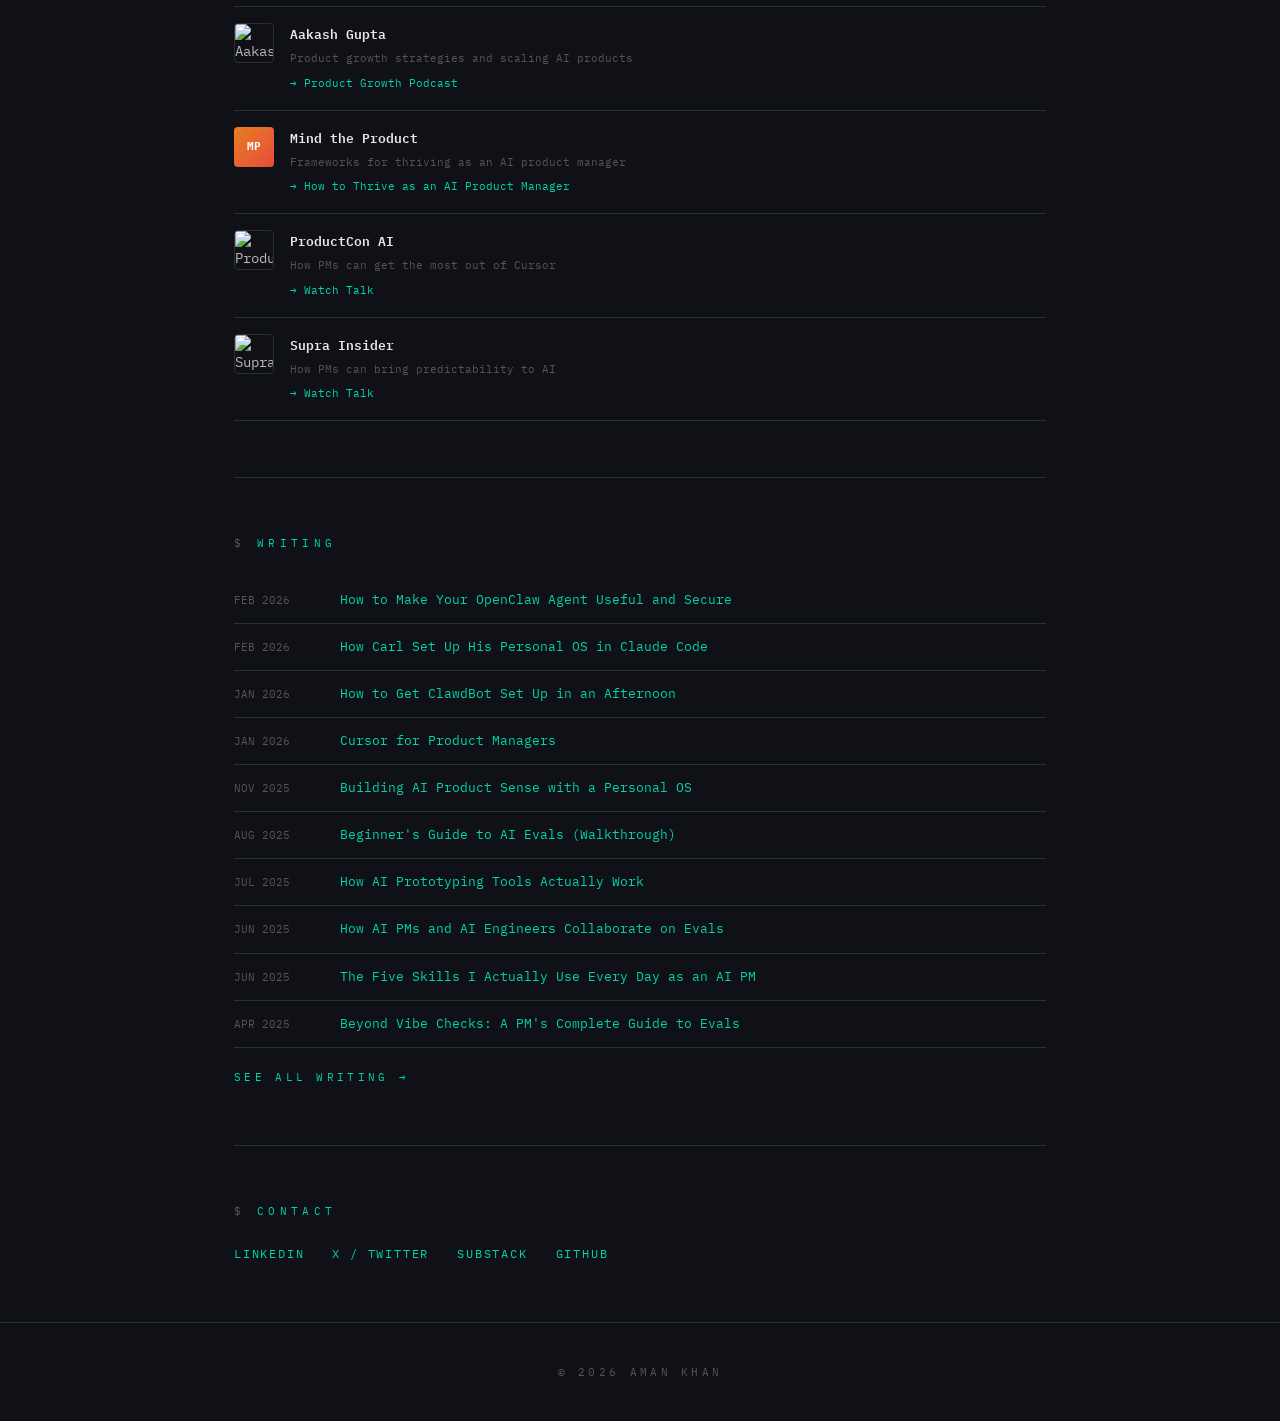
==== commit 555c27f9: "chore: refresh GitHub star counts" ====
--- a/explorations/index.html
+++ b/explorations/index.html
@@ -1147,7 +1147,7 @@
       <div class="v1-oss-grid">
         <div class="v1-oss-card">
           <h3><a href="https://github.com/amanaiproduct/personal-os">personal-os</a></h3>
-          <div class="v1-oss-stars">★ 577 STARS</div>
+          <div class="v1-oss-stars">★ 578 STARS</div>
           <p class="v1-oss-desc">A framework for building your own AI-powered personal operating system.</p>
         </div>
         <div class="v1-oss-card">
@@ -1400,7 +1400,7 @@
       <div class="v2-oss-grid">
         <div class="v2-oss-card">
           <h3><a href="https://github.com/amanaiproduct/personal-os">personal-os</a></h3>
-          <div class="v2-oss-stars">★ 577 Stars</div>
+          <div class="v2-oss-stars">★ 578 Stars</div>
           <p class="v2-oss-desc">A framework for building your own AI-powered personal operating system.</p>
         </div>
         <div class="v2-oss-card">
@@ -1646,7 +1646,7 @@
         </a>
         <a href="https://github.com/amanaiproduct/openclaw-setup" class="v3-oss-card">
           <h3>openclaw-setup</h3>
-          <div class="v3-oss-stars">★ 577 Stars</div>
+          <div class="v3-oss-stars">★ 578 Stars</div>
           <p class="v3-oss-desc">Quick setup guide for deploying OpenClaw agents.</p>
         </a>
       </div>
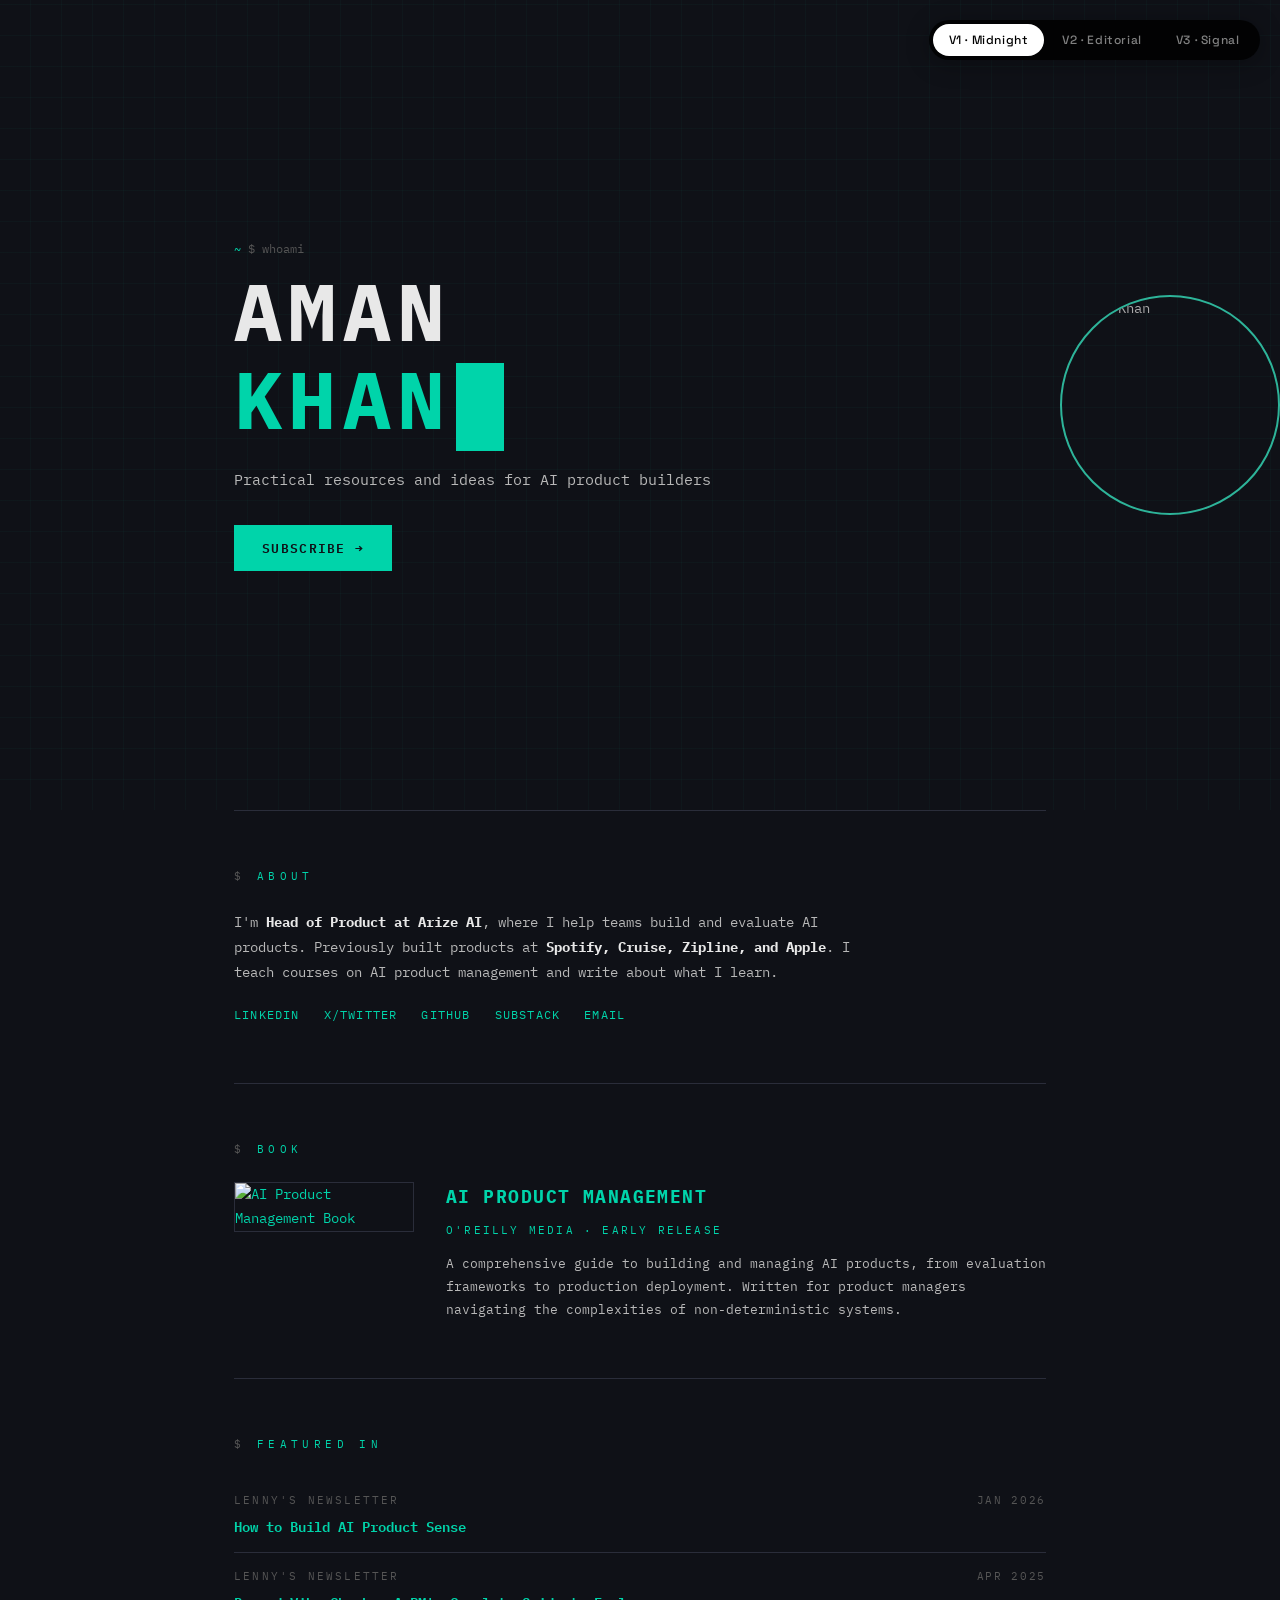
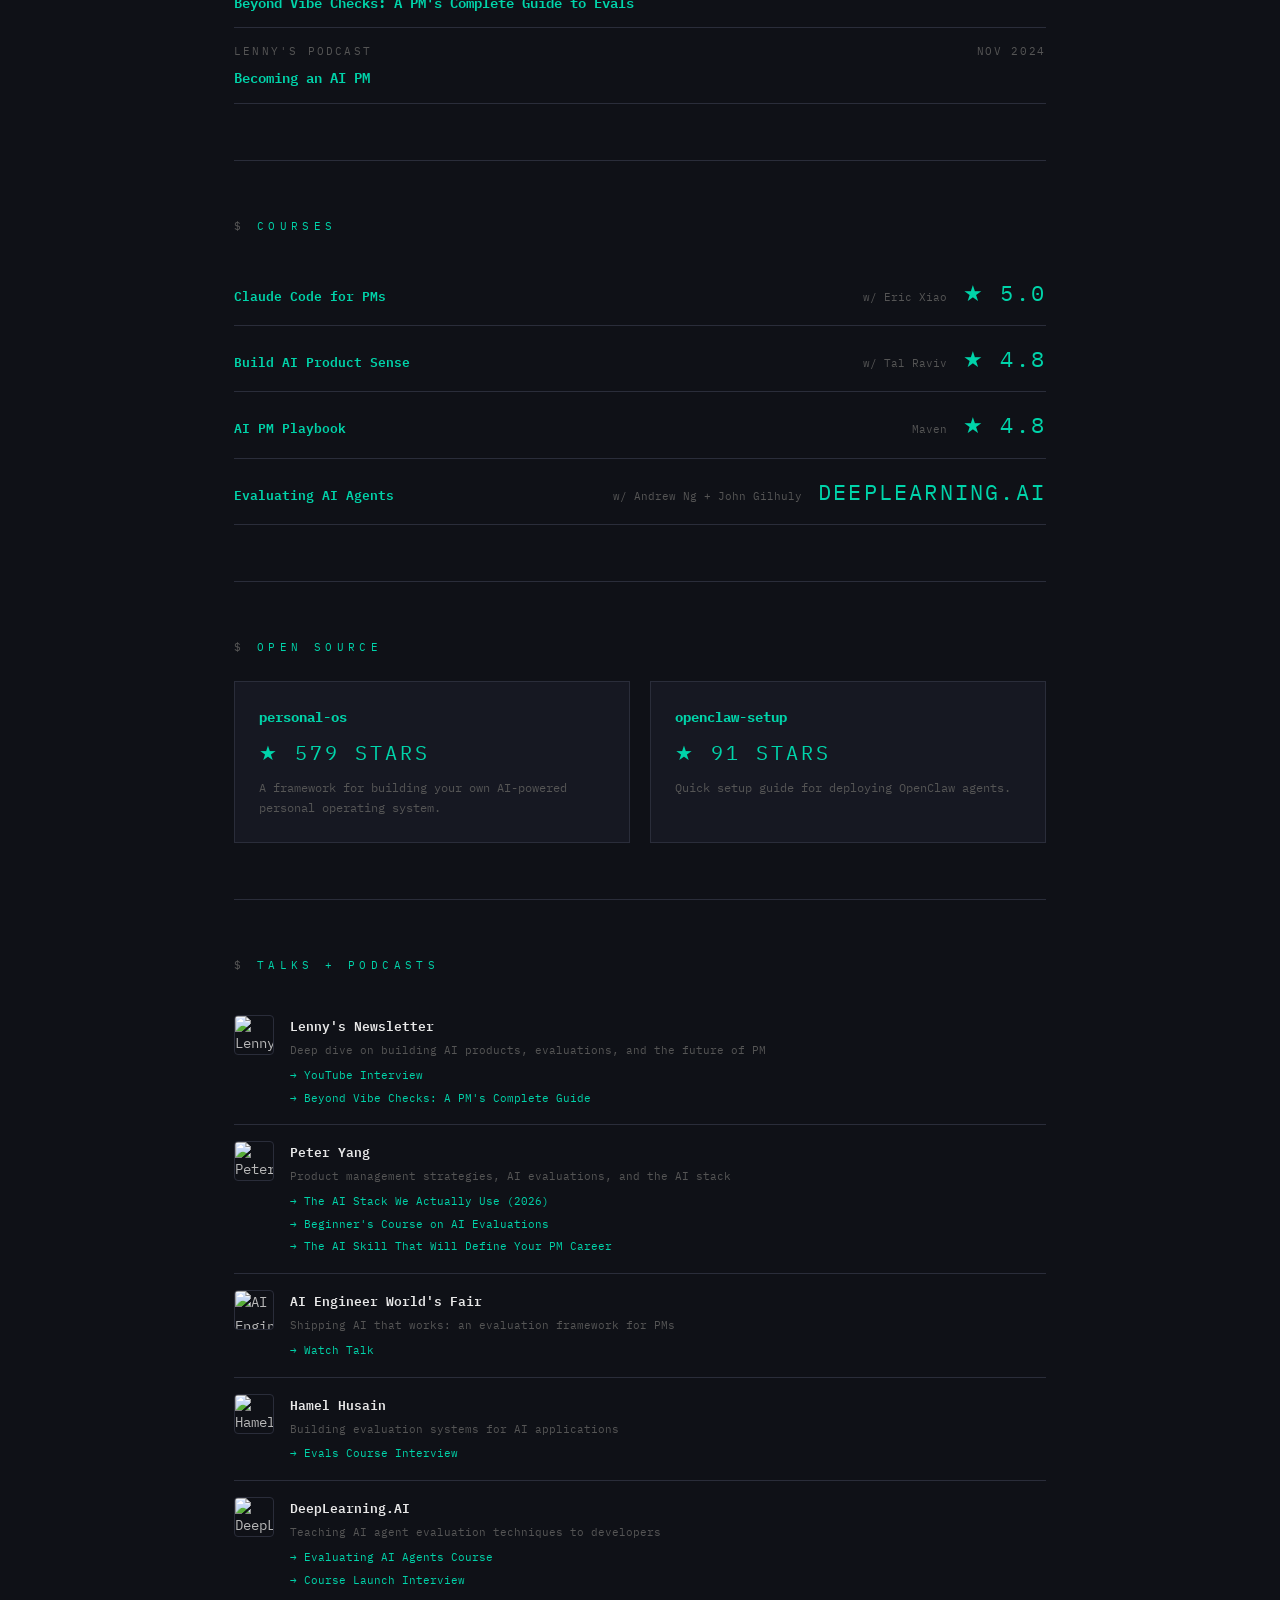
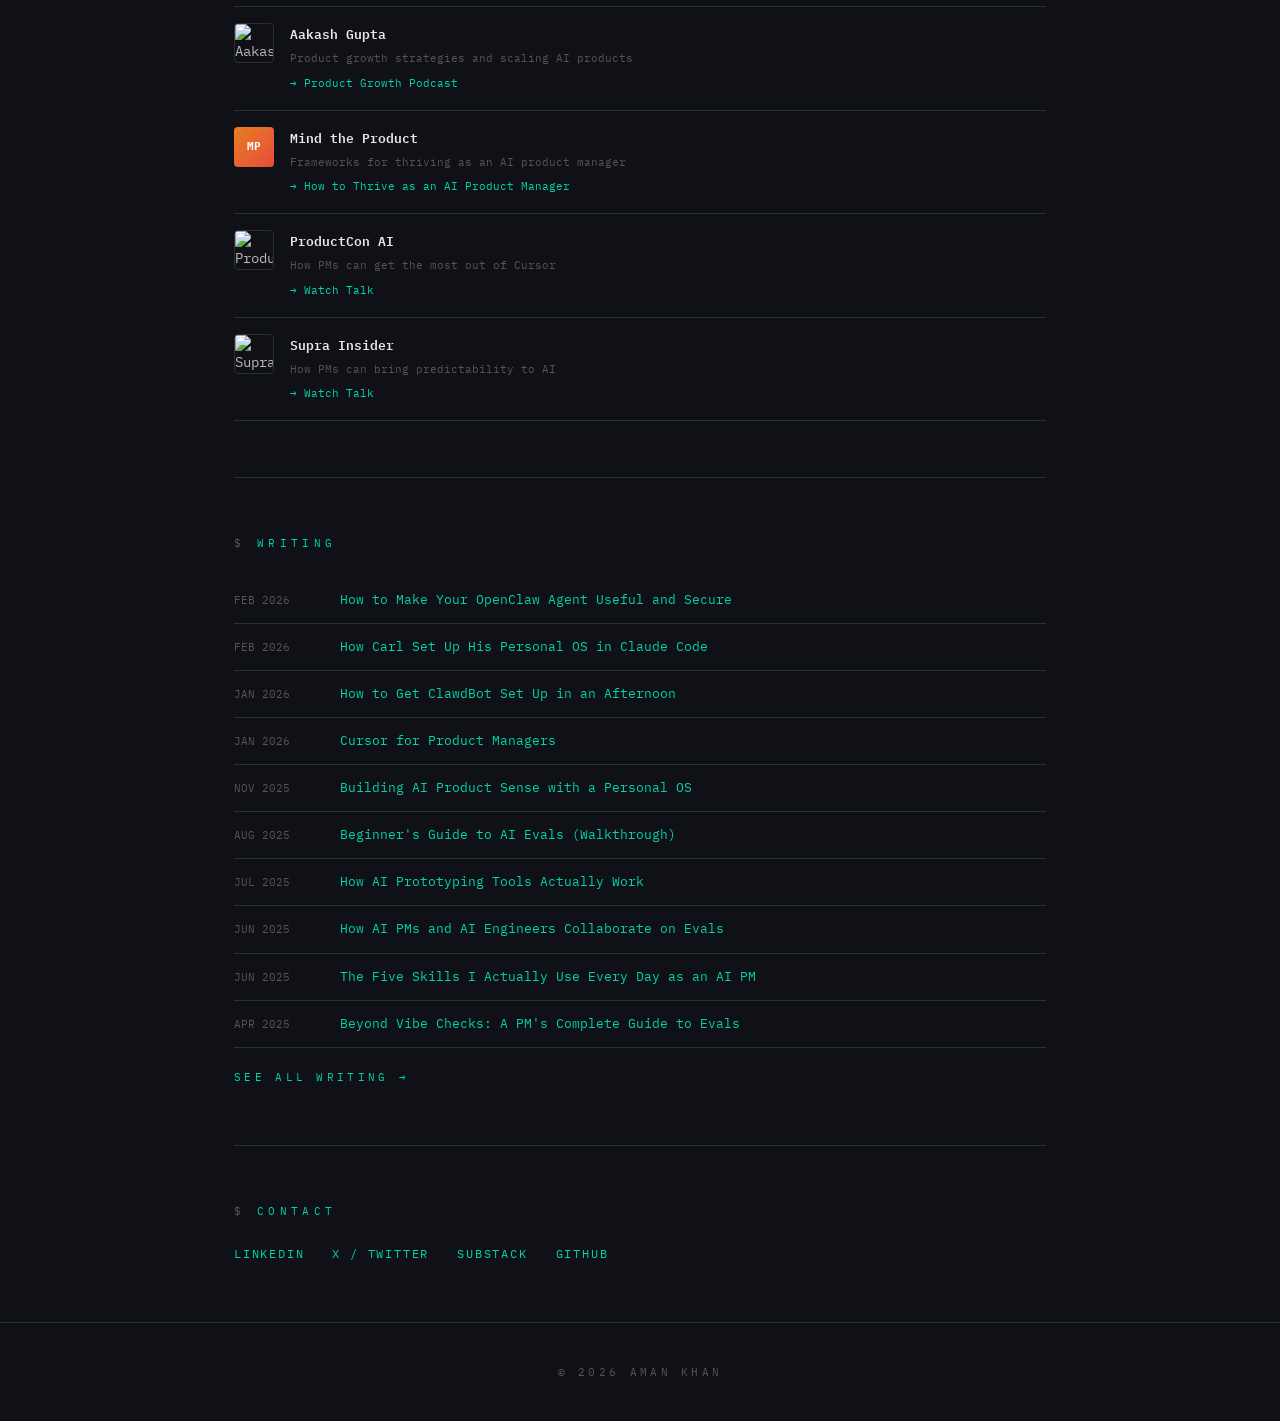
==== commit e3fdf3fe: "chore: refresh GitHub star counts" ====
--- a/explorations/index.html
+++ b/explorations/index.html
@@ -1147,7 +1147,7 @@
       <div class="v1-oss-grid">
         <div class="v1-oss-card">
           <h3><a href="https://github.com/amanaiproduct/personal-os">personal-os</a></h3>
-          <div class="v1-oss-stars">★ 578 STARS</div>
+          <div class="v1-oss-stars">★ 579 STARS</div>
           <p class="v1-oss-desc">A framework for building your own AI-powered personal operating system.</p>
         </div>
         <div class="v1-oss-card">
@@ -1400,7 +1400,7 @@
       <div class="v2-oss-grid">
         <div class="v2-oss-card">
           <h3><a href="https://github.com/amanaiproduct/personal-os">personal-os</a></h3>
-          <div class="v2-oss-stars">★ 578 Stars</div>
+          <div class="v2-oss-stars">★ 579 Stars</div>
           <p class="v2-oss-desc">A framework for building your own AI-powered personal operating system.</p>
         </div>
         <div class="v2-oss-card">
@@ -1646,7 +1646,7 @@
         </a>
         <a href="https://github.com/amanaiproduct/openclaw-setup" class="v3-oss-card">
           <h3>openclaw-setup</h3>
-          <div class="v3-oss-stars">★ 578 Stars</div>
+          <div class="v3-oss-stars">★ 579 Stars</div>
           <p class="v3-oss-desc">Quick setup guide for deploying OpenClaw agents.</p>
         </a>
       </div>
